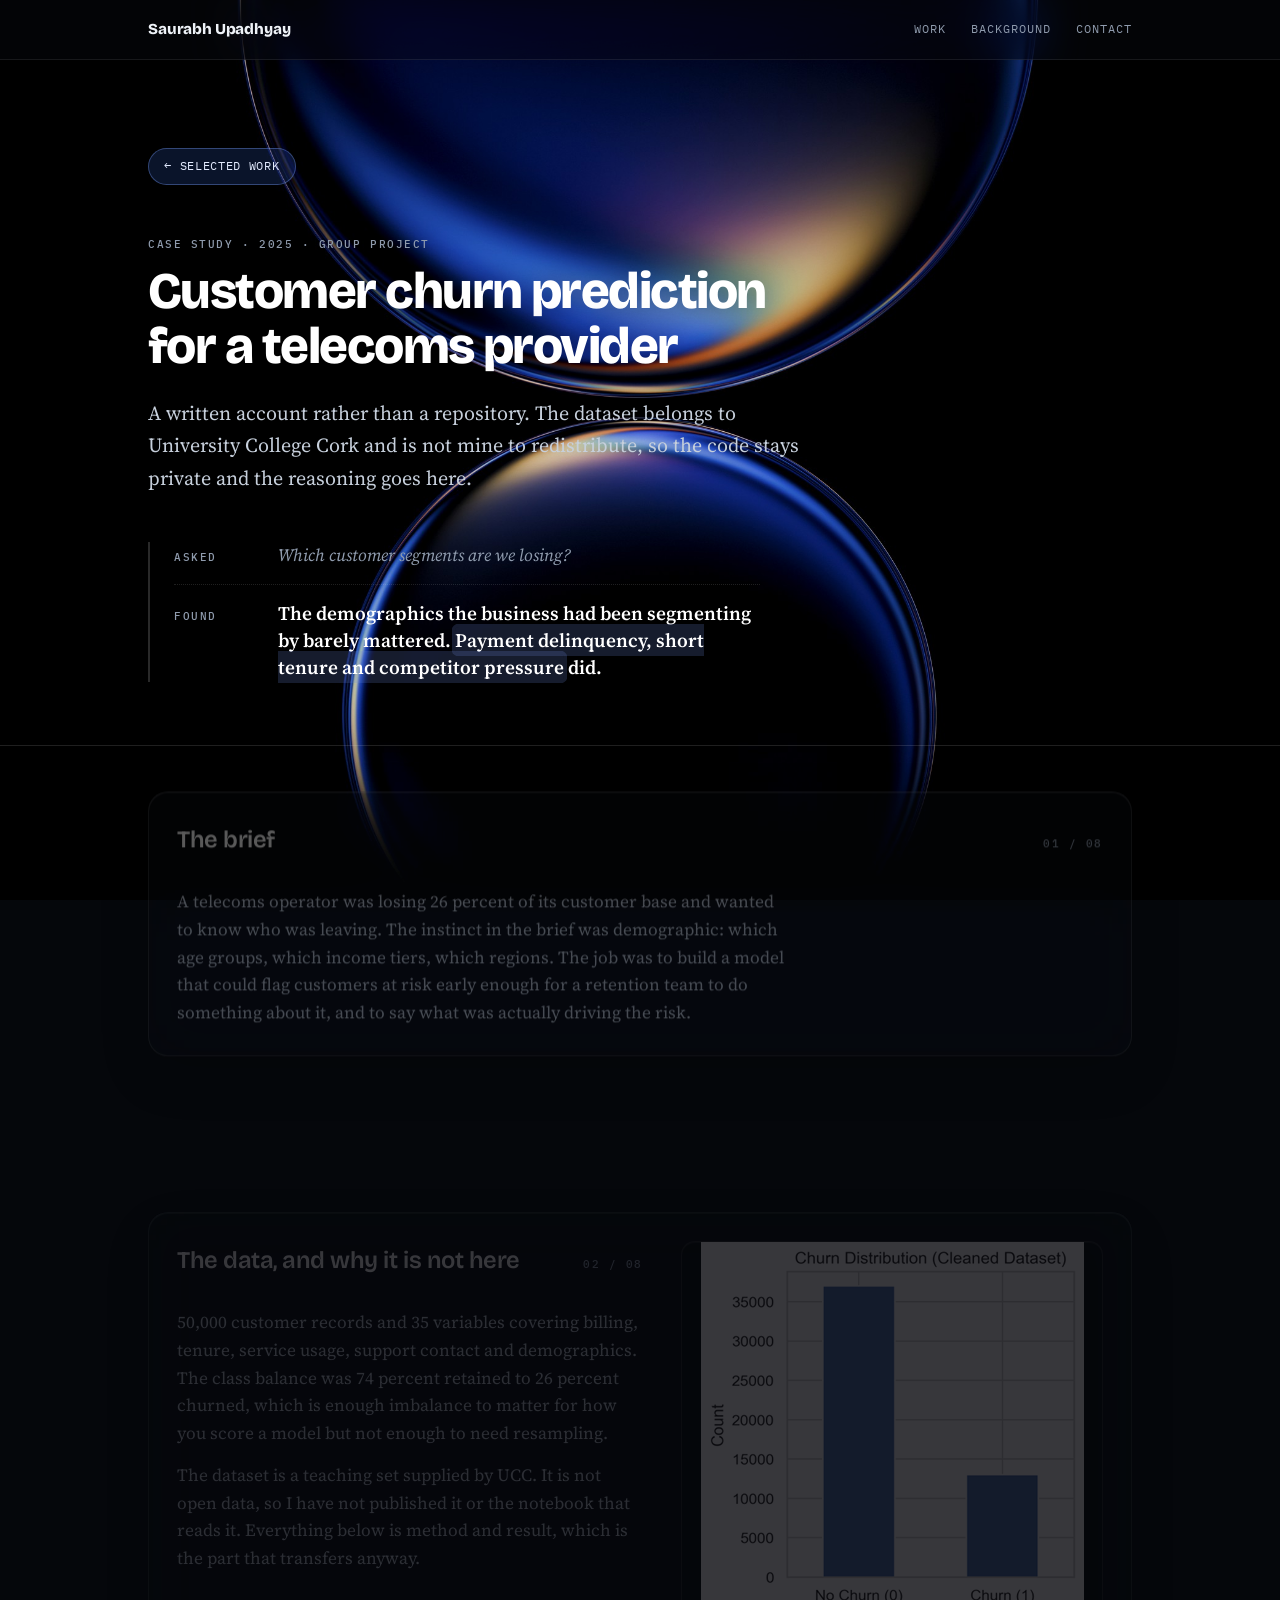
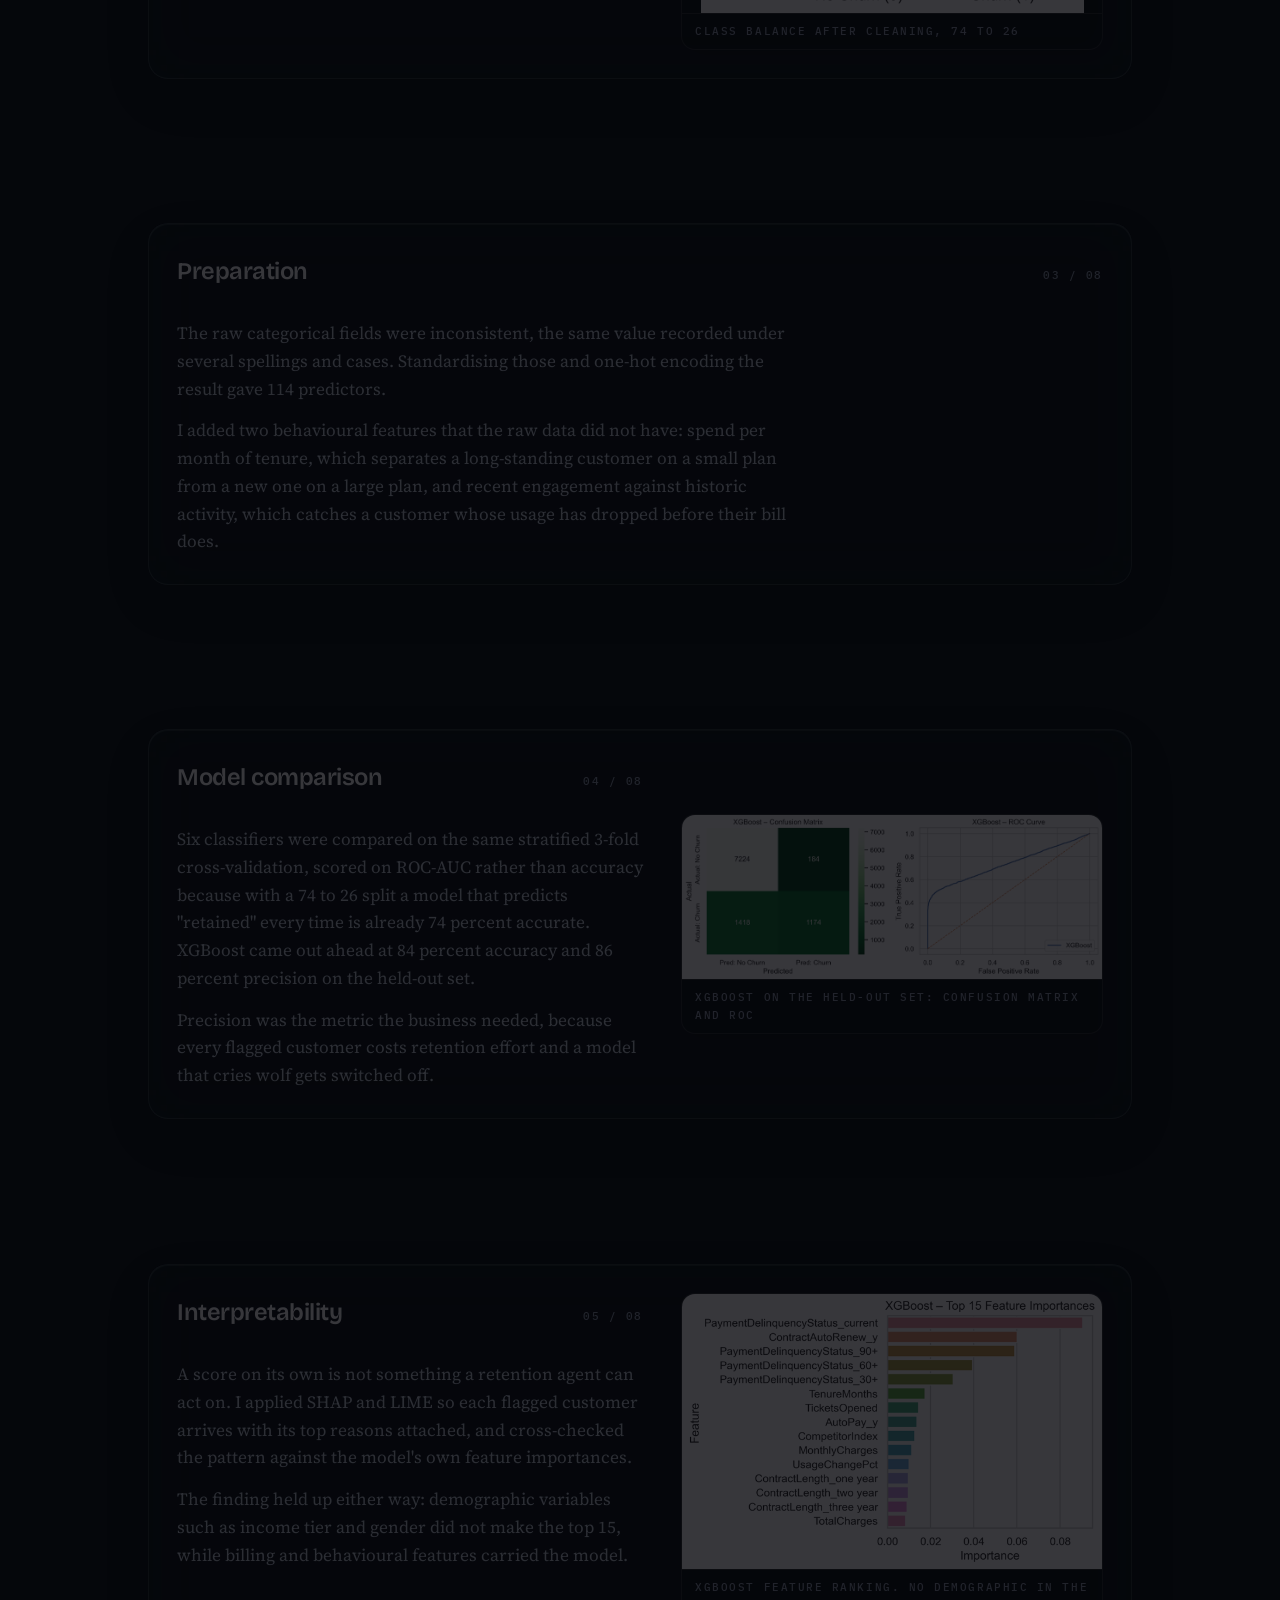
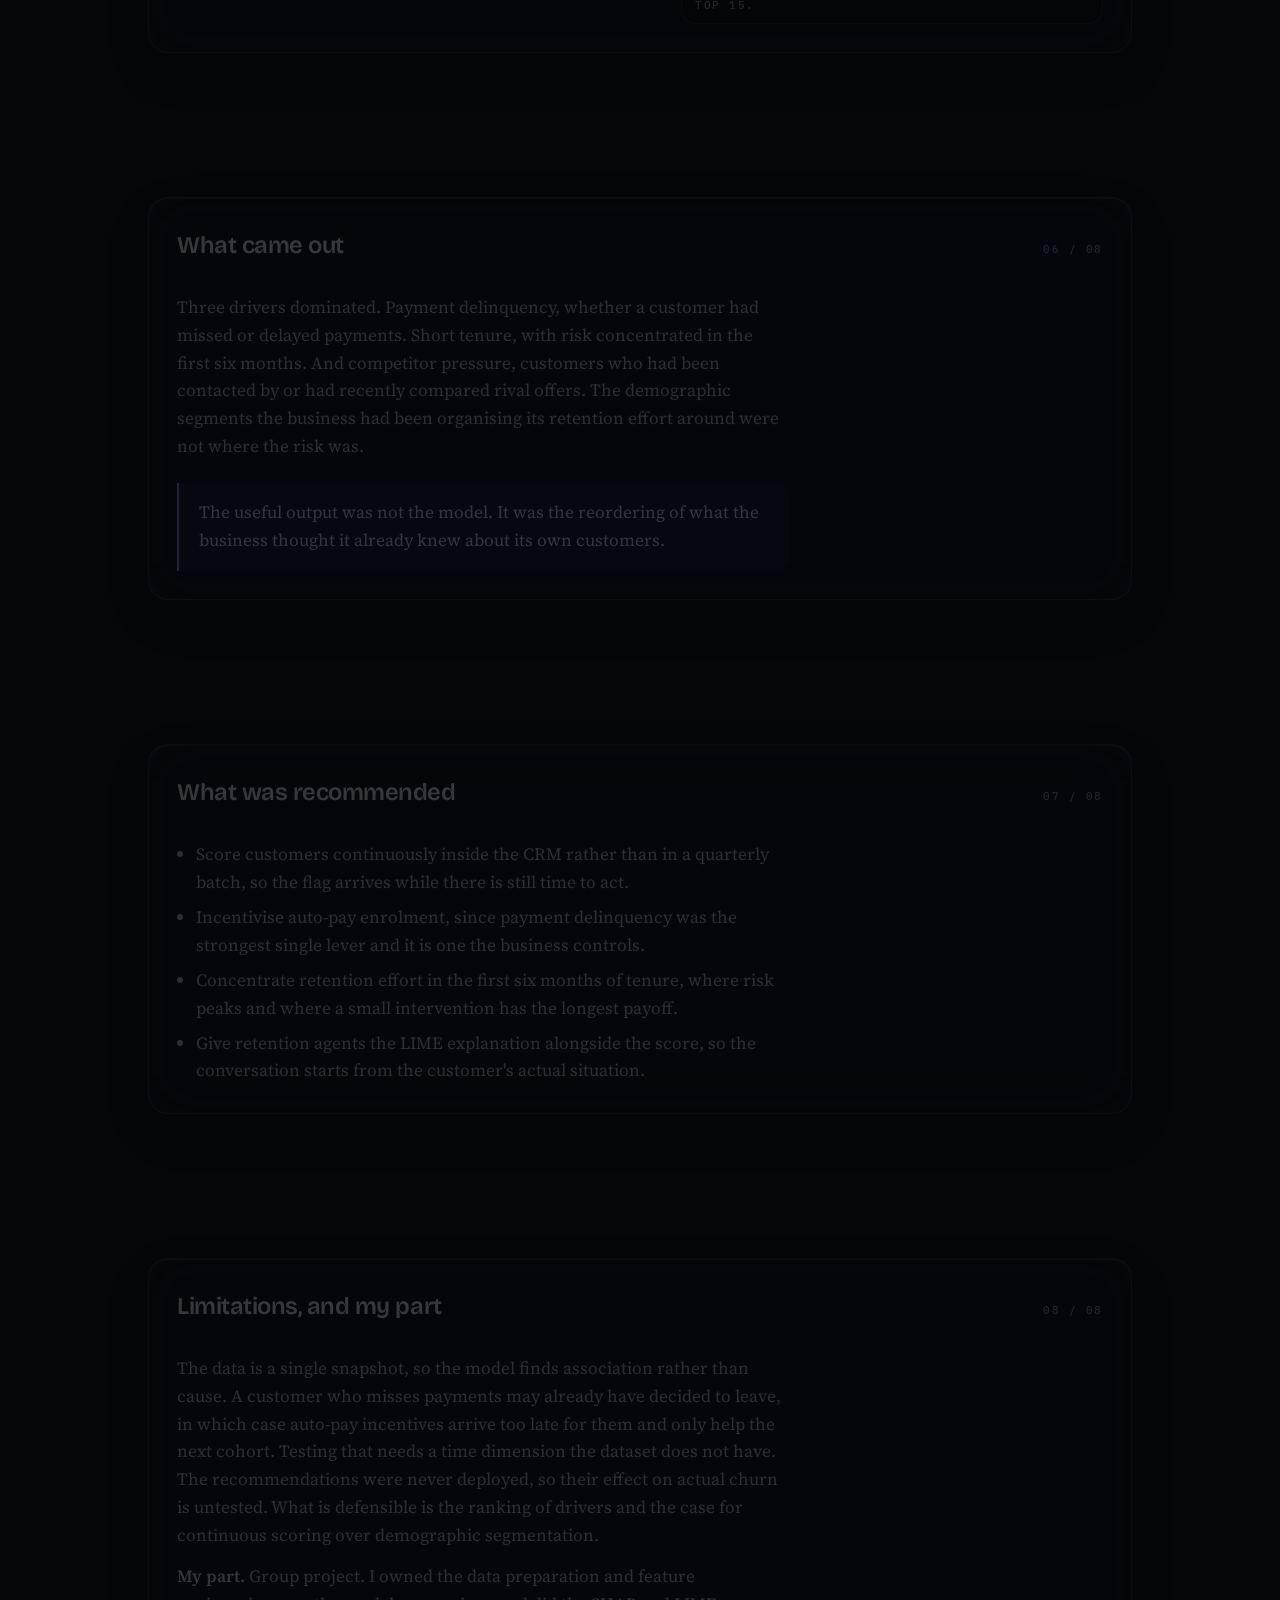
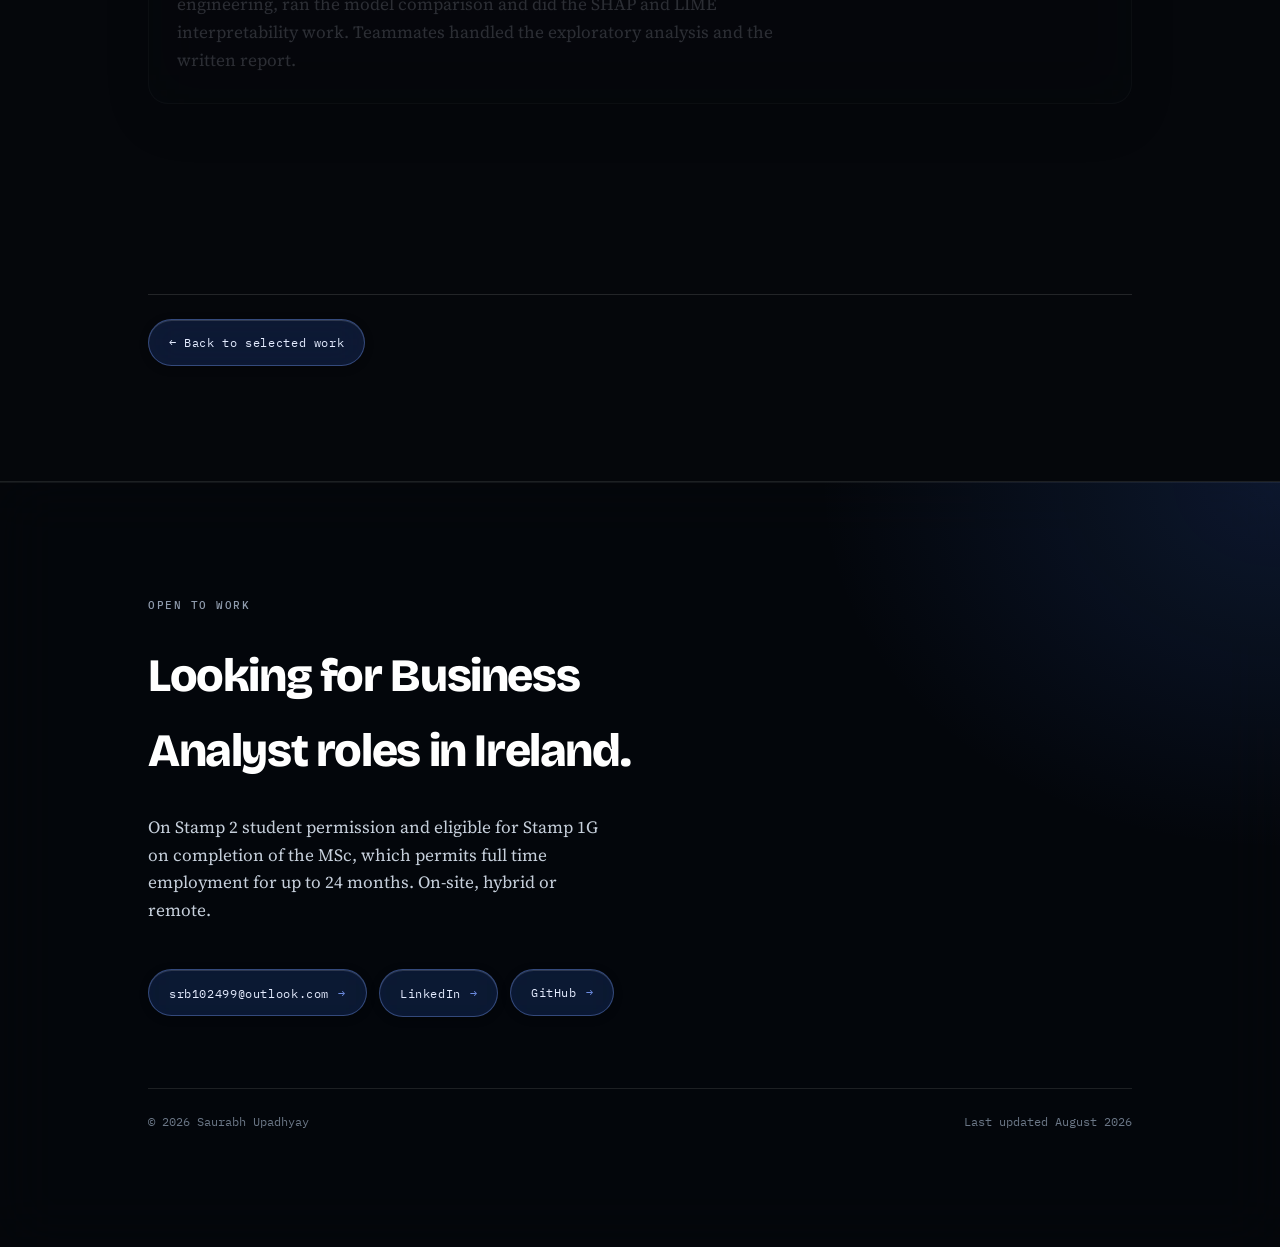
==== projects/churn/index.html @ d3e0183a "Refactor index and project pages: Update titles, descriptions, and layout; add new supply chain proj" ====
<!DOCTYPE html>
<html lang="en-IE">
<head>
<meta charset="utf-8">
<meta name="viewport" content="width=device-width, initial-scale=1">
<title>Customer churn prediction | Saurabh Upadhyay</title>
<meta name="description" content="How a telecoms churn model on 50,000 customer records found that payment behaviour and tenure mattered more than the demographics the business had been segmenting by.">
<link rel="canonical" href="https://srb1024.github.io/projects/churn/">
<meta name="theme-color" content="#05070B">

<meta property="og:type" content="article">
<meta property="og:url" content="https://srb1024.github.io/projects/churn/">
<meta property="og:title" content="Customer churn prediction | Saurabh Upadhyay">
<meta property="og:description" content="The demographics barely mattered. Payment delinquency, short tenure and competitor pressure did.">
<meta property="og:image" content="https://srb1024.github.io/assets/img/og-card.png">
<meta name="twitter:card" content="summary_large_image">

<link rel="icon" href="data:image/svg+xml,%3Csvg xmlns='http://www.w3.org/2000/svg' viewBox='0 0 64 64'%3E%3Crect width='64' height='64' rx='10' fill='%23101E33'/%3E%3Ctext x='32' y='43' font-family='system-ui,sans-serif' font-size='28' font-weight='700' text-anchor='middle' fill='%23ffffff'%3ESU%3C/text%3E%3C/svg%3E">

<link rel="preconnect" href="https://fonts.googleapis.com">
<link rel="preconnect" href="https://fonts.gstatic.com" crossorigin>
<link href="https://fonts.googleapis.com/css2?family=Bricolage+Grotesque:opsz,wght@12..96,400;12..96,600;12..96,800&family=Source+Serif+4:ital,opsz,wght@0,8..60,400;0,8..60,600;1,8..60,400&family=IBM+Plex+Mono:wght@400;500&display=swap" rel="stylesheet">
<link rel="stylesheet" href="/assets/css/site.css">
</head>
<body>
<a class="skip" href="#main">Skip to content</a>

<header class="masthead">
  <div class="shell masthead__inner">
    <a class="wordmark" href="/">Saurabh Upadhyay</a>
    <nav aria-label="Sections">
      <a href="/#work">Work</a>
      <a href="/#background" data-optional>Background</a>
      <a href="/#contact">Contact</a>
    </nav>
  </div>
</header>

<main id="main">

  <section class="case__head shell">
    <a class="crumb" href="/#project-churn">&larr; Selected work</a>
    <p class="tag">Case study · 2025 · Group project</p>
    <h1>Customer churn prediction for a telecoms provider</h1>
    <p class="case__lede">
      A written account rather than a repository. The dataset belongs to University College Cork
      and is not mine to redistribute, so the code stays private and the reasoning goes here.
    </p>
    <dl class="reframe">
      <div>
        <dt class="tag">Asked</dt>
        <dd class="asked">Which customer segments are we losing?</dd>
      </div>
      <div>
        <dt class="tag">Found</dt>
        <dd class="found">The demographics the business had been segmenting by barely mattered. <b>Payment delinquency, short tenure and competitor pressure</b> did.</dd>
      </div>
    </dl>
  </section>

  <section class="case__body">
    <div class="shell">
      <div class="work work--case">

        <article class="entry">
          <div class="entry__top">
            <h3>The brief</h3>
            <p class="tag">01 / 08</p>
          </div>
          <p class="entry__body">
            A telecoms operator was losing 26 percent of its customer base and wanted to know who was
            leaving. The instinct in the brief was demographic: which age groups, which income tiers,
            which regions. The job was to build a model that could flag customers at risk early enough
            for a retention team to do something about it, and to say what was actually driving the
            risk.
          </p>
        </article>

        <article class="entry">
          <div class="entry__top">
            <h3>The data, and why it is not here</h3>
            <p class="tag">02 / 08</p>
          </div>
          <!-- Optional. Hidden automatically if the file is missing. -->
          <figure class="entry__shot" data-optional-wrap>
            <img src="/assets/img/churn-class-balance.png" alt="Bar chart of the cleaned dataset: about 37,000 retained customers against about 13,000 churned" loading="lazy" data-optional>
            <figcaption class="tag">Class balance after cleaning, 74 to 26</figcaption>
          </figure>
          <p class="entry__body">
            50,000 customer records and 35 variables covering billing, tenure, service usage, support
            contact and demographics. The class balance was 74 percent retained to 26 percent churned,
            which is enough imbalance to matter for how you score a model but not enough to need
            resampling.
          </p>
          <p class="entry__body">
            The dataset is a teaching set supplied by UCC. It is not open data, so I have not published
            it or the notebook that reads it. Everything below is method and result, which is the part
            that transfers anyway.
          </p>
        </article>

        <article class="entry">
          <div class="entry__top">
            <h3>Preparation</h3>
            <p class="tag">03 / 08</p>
          </div>
          <p class="entry__body">
            The raw categorical fields were inconsistent, the same value recorded under several
            spellings and cases. Standardising those and one-hot encoding the result gave 114 predictors.
          </p>
          <p class="entry__body">
            I added two behavioural features that the raw data did not have: spend per month of tenure,
            which separates a long-standing customer on a small plan from a new one on a large plan, and
            recent engagement against historic activity, which catches a customer whose usage has
            dropped before their bill does.
          </p>
        </article>

        <article class="entry">
          <div class="entry__top">
            <h3>Model comparison</h3>
            <p class="tag">04 / 08</p>
          </div>
          <!-- Optional. Hidden automatically if the file is missing. -->
          <figure class="entry__shot" data-optional-wrap>
            <img src="/assets/img/churn-xgboost-confusion-roc.png" alt="XGBoost confusion matrix and ROC curve on the held-out set" loading="lazy" data-optional>
            <figcaption class="tag">XGBoost on the held-out set: confusion matrix and ROC</figcaption>
          </figure>
          <p class="entry__body">
            Six classifiers were compared on the same stratified 3-fold cross-validation, scored on
            ROC-AUC rather than accuracy because with a 74 to 26 split a model that predicts "retained"
            every time is already 74 percent accurate. XGBoost came out ahead at 84 percent accuracy and
            86 percent precision on the held-out set.
          </p>
          <p class="entry__body">
            Precision was the metric the business needed, because every flagged customer costs retention
            effort and a model that cries wolf gets switched off.
          </p>
        </article>

        <article class="entry">
          <div class="entry__top">
            <h3>Interpretability</h3>
            <p class="tag">05 / 08</p>
          </div>
          <!-- Optional. Hidden automatically if the file is missing. -->
          <figure class="entry__shot" data-optional-wrap>
            <img src="/assets/img/churn-xgboost-importance.png" alt="XGBoost feature importance ranking, topped by payment delinquency status, with no demographic feature in the top 15" loading="lazy" data-optional>
            <figcaption class="tag">XGBoost feature ranking. No demographic in the top 15.</figcaption>
          </figure>
          <p class="entry__body">
            A score on its own is not something a retention agent can act on. I applied SHAP and LIME
            so each flagged customer arrives with its top reasons attached, and cross-checked the
            pattern against the model's own feature importances.
          </p>
          <p class="entry__body">
            The finding held up either way: demographic variables such as income tier and gender did
            not make the top 15, while billing and behavioural features carried the model.
          </p>
        </article>

        <article class="entry">
          <div class="entry__top">
            <h3>What came out</h3>
            <p class="tag">06 / 08</p>
          </div>
          <p class="entry__body">
            Three drivers dominated. Payment delinquency, whether a customer had missed or delayed
            payments. Short tenure, with risk concentrated in the first six months. And competitor
            pressure, customers who had been contacted by or had recently compared rival offers.
            The demographic segments the business had been organising its retention effort around were
            not where the risk was.
          </p>
          <div class="callout">
            <p>
              The useful output was not the model. It was the reordering of what the business thought
              it already knew about its own customers.
            </p>
          </div>
        </article>

        <article class="entry">
          <div class="entry__top">
            <h3>What was recommended</h3>
            <p class="tag">07 / 08</p>
          </div>
          <ul class="entry__list">
            <li>Score customers continuously inside the CRM rather than in a quarterly batch, so the flag arrives while there is still time to act.</li>
            <li>Incentivise auto-pay enrolment, since payment delinquency was the strongest single lever and it is one the business controls.</li>
            <li>Concentrate retention effort in the first six months of tenure, where risk peaks and where a small intervention has the longest payoff.</li>
            <li>Give retention agents the LIME explanation alongside the score, so the conversation starts from the customer's actual situation.</li>
          </ul>
        </article>

        <article class="entry">
          <div class="entry__top">
            <h3>Limitations, and my part</h3>
            <p class="tag">08 / 08</p>
          </div>
          <p class="entry__body">
            The data is a single snapshot, so the model finds association rather than cause. A customer
            who misses payments may already have decided to leave, in which case auto-pay incentives
            arrive too late for them and only help the next cohort. Testing that needs a time dimension
            the dataset does not have. The recommendations were never deployed, so their effect on
            actual churn is untested. What is defensible is the ranking of drivers and the case for
            continuous scoring over demographic segmentation.
          </p>
          <p class="entry__body">
            <b>My part.</b> Group project. I owned the data preparation and feature engineering, ran
            the model comparison and did the SHAP and LIME interpretability work. Teammates handled the
            exploratory analysis and the written report.
          </p>
        </article>

      </div>

      <nav class="case__nav" aria-label="Case study navigation">
        <a class="btn" href="/#project-churn">&larr; Back to selected work</a>
      </nav>
    </div>
  </section>

</main>

<footer class="closing" id="contact">
  <div class="shell">
    <p class="tag" style="margin:0 0 1.5rem">Open to work</p>
    <h2>Looking for Business Analyst roles in Ireland.</h2>
    <p>
      On Stamp 2 student permission and eligible for Stamp 1G on completion of the MSc, which
      permits full time employment for up to 24 months. On-site, hybrid or remote.
    </p>
    <div class="actions">
      <a class="btn" href="mailto:srb102499@outlook.com">srb102499@outlook.com <i>&rarr;</i></a>
      <a class="btn" href="https://www.linkedin.com/in/srb1024" target="_blank" rel="noopener">LinkedIn <i>&rarr;</i></a>
      <a class="btn" href="https://github.com/srb1024" target="_blank" rel="noopener">GitHub <i>&rarr;</i></a>
    </div>
    <div class="colophon">
      <span>&copy; 2026 Saurabh Upadhyay</span>
      <span>Last updated August 2026</span>
    </div>
  </div>
</footer>

<script src="/assets/js/site.js" defer></script>
</body>
</html>
---- assets/css/site.css ----
/* ===============================================================
   srb1024.github.io : site stylesheet
   One file, no build step. Tokens at the top, sections below.

   Dark, built around a single fixed photograph. Everything on it is
   dark frosted glass so text stays legible wherever the highlights
   fall. The accent colours are sampled from the photograph: the
   sphere's rim blue and the warm refraction at its edge.

   Motion is tied to scroll, not to time. Card stacks pin under the
   masthead and pass over one another, and each card disappears once
   the next is in place; site.js drives them with four variables per
   card (--enter, --cover, --fade, --exit).
   =============================================================== */

/* ---------------------------------------------------------------
   Tokens
   --------------------------------------------------------------- */
:root{
  color-scheme:dark;

  --bg:#05070B;
  --ink:#EEF2F7;
  --ink-soft:#C6CFDB;
  --slate:#8F9BAD;
  --slate-light:#6B7787;
  --line:rgba(255,255,255,.12);

  /* from the photograph */
  --blue:#3A6FE6;
  --blue-deep:#1E45B8;
  --blue-rim:#6D8DE2;
  --gold:#D9A96F;
  --signal:#7DA0F0;                    /* links, focus, highlights */
  --signal-wash:rgba(109,141,226,.20);

  /* glass */
  --glass:rgba(14,18,26,.52);
  --glass-strong:rgba(18,23,32,.66);
  --glass-edge:rgba(255,255,255,.14);
  --glass-blur:26px;
  --shadow-rest:0 1px 0 rgba(255,255,255,.10) inset,0 18px 50px rgba(0,0,0,.45),0 1px 2px rgba(0,0,0,.4);
  --shadow-lift:0 1px 0 rgba(255,255,255,.14) inset,0 28px 70px rgba(0,0,0,.55),0 2px 6px rgba(0,0,0,.4);

  /* shape */
  --r-xs:4px;
  --r-sm:8px;
  --r-md:14px;
  --r-lg:20px;
  --r-full:999px;

  /* motion */
  --ease:cubic-bezier(.22,.61,.36,1);
  --dur:.85s;
  --pin-top:5.5rem;

  --display:"Bricolage Grotesque",system-ui,sans-serif;
  --body:"Source Serif 4",Georgia,serif;
  --mono:"IBM Plex Mono",ui-monospace,monospace;

  --shell:1080px;
  --prose:68ch;
  --gutter:clamp(1.25rem,5vw,3rem);
  --rhythm:clamp(4rem,9vw,7.5rem);
}

/* ---------------------------------------------------------------
   Base and the photograph
   The image sits on a fixed pseudo-element rather than as a fixed
   background, because iOS ignores background-attachment: fixed.
   --------------------------------------------------------------- */
*,*::before,*::after{box-sizing:border-box}
html{
  -webkit-text-size-adjust:100%;
  scroll-behavior:smooth;
  background:var(--bg);
}
body{
  margin:0;
  position:relative;
  isolation:isolate;
  min-height:100vh;
  color:var(--ink);
  font-family:var(--body);
  font-size:clamp(1rem,.97rem + .18vw,1.075rem);
  line-height:1.62;
  font-optical-sizing:auto;
  -webkit-font-smoothing:antialiased;
}
body::before{
  content:"";position:fixed;inset:0;z-index:-1;pointer-events:none;
  background:var(--bg) url(/assets/img/bg.jpg) center/cover no-repeat;
}
@media (max-width:800px){
  body::before{background-image:url(/assets/img/bg-mobile.jpg)}
}

img{max-width:100%;display:block}
a{color:inherit}
[hidden]{display:none!important}
::selection{background:rgba(109,141,226,.4);color:#fff}

.shell{width:100%;max-width:var(--shell);margin-inline:auto;padding-inline:var(--gutter)}

.skip{
  position:absolute;left:-9999px;top:0;z-index:99;
  background:#fff;color:#0B0F16;
  padding:.7rem 1.1rem;font-family:var(--mono);font-size:.8rem;
  border-radius:0 0 var(--r-sm) var(--r-sm);
}
.skip:focus{left:.75rem;top:.75rem}
:focus-visible{outline:2px solid var(--signal);outline-offset:3px}

.tag{
  font-family:var(--mono);
  font-size:.688rem;
  font-weight:500;
  letter-spacing:.14em;
  text-transform:uppercase;
  color:var(--slate);
}

/* ---------------------------------------------------------------
   Motion primitives
   .reveal is added by site.js, so with scripts off nothing hides.
   --------------------------------------------------------------- */
@keyframes rise{
  from{opacity:0;transform:translateY(18px)}
  to{opacity:1;transform:none}
}
.reveal{
  opacity:0;
  transform:translateY(22px) scale(.985);
  transition:opacity var(--dur) var(--ease),transform var(--dur) var(--ease);
}
.reveal.is-shown{opacity:1;transform:none}

/* Page intros play once on load, staggered */
.hero__text > *,.hero__portrait,.case__head > *{
  animation:rise .9s var(--ease) both;
}
.hero__eyebrow,.case__head > .crumb{animation-delay:.05s}
.hero__portrait{animation-delay:.1s}
.hero h1,.case__head > .tag{animation-delay:.15s}
.hero__lede,.case__head > h1{animation-delay:.28s}
.hero .actions,.case__head > .case__lede{animation-delay:.42s}
.case__head > .reframe{animation-delay:.55s}

/* ---------------------------------------------------------------
   Masthead: dark glass bar
   --------------------------------------------------------------- */
.masthead{
  position:sticky;top:0;z-index:20;
  background:rgba(8,10,15,.45);
  -webkit-backdrop-filter:blur(24px) saturate(160%);
  backdrop-filter:blur(24px) saturate(160%);
  border-bottom:1px solid rgba(255,255,255,.08);
  transition:box-shadow .5s var(--ease),background .5s var(--ease);
}
.masthead.is-scrolled{
  background:rgba(8,10,15,.62);
  box-shadow:0 10px 30px rgba(0,0,0,.35);
}
.masthead__inner{
  display:flex;align-items:center;justify-content:space-between;
  gap:1.5rem;padding-block:1rem;
}
.wordmark{
  font-family:var(--display);font-weight:800;font-size:.95rem;
  letter-spacing:-.01em;text-decoration:none;color:var(--ink);
}
.wordmark span{color:var(--slate);font-weight:400}
.masthead nav{display:flex;gap:1.6rem}
.masthead nav a{
  font-family:var(--mono);font-size:.75rem;letter-spacing:.08em;
  text-transform:uppercase;color:var(--slate);text-decoration:none;
  padding-block:.2rem;border-bottom:1px solid transparent;
  transition:color .3s var(--ease),border-color .3s var(--ease);
}
.masthead nav a:hover{color:var(--ink);border-bottom-color:var(--signal)}
@media (max-width:640px){
  .masthead nav{gap:1.1rem}
  .masthead nav a{font-size:.68rem}
  .masthead nav a[data-optional]{display:none}
}

/* ---------------------------------------------------------------
   Page heads: the home hero and the case study intro.
   Both rise on load, then recede as you scroll away:
   --hx runs 0 to 1, set by site.js.
   --------------------------------------------------------------- */
.hero,.case__head{
  transform-origin:50% 0;
  transform:translateY(calc(var(--hx,0) * -56px)) scale(calc(1 - var(--hx,0) * .04));
  opacity:calc(1 - var(--hx,0) * 1.15);
  will-change:transform,opacity;
}
.hero{padding-block:clamp(3.5rem,10vw,7rem) clamp(3rem,8vw,5.5rem)}
.case__head{padding-block:clamp(3rem,8vw,5.5rem) clamp(2.5rem,6vw,4rem)}

.hero__grid{
  display:grid;
  grid-template-columns:minmax(0,1fr) auto;
  gap:clamp(1.5rem,4vw,3.5rem);
  align-items:center;
}
.hero__portrait{
  margin:0;
  width:clamp(7.5rem,16vw,13rem);
  aspect-ratio:1;
  border-radius:28px;
  overflow:hidden;
  border:1px solid rgba(255,255,255,.18);
  background:rgba(255,255,255,.04);
  box-shadow:0 1px 0 rgba(255,255,255,.12) inset,0 24px 60px rgba(0,0,0,.55);
}
.hero__portrait img{width:100%;height:100%;object-fit:cover}
@media (max-width:720px){
  .hero__grid{grid-template-columns:1fr;gap:1.5rem}
  .hero__portrait{order:-1;width:6.5rem;border-radius:20px}
}

.hero__eyebrow{margin:0 0 clamp(1.5rem,4vw,2.25rem)}
.hero h1,.case__head h1{
  font-family:var(--display);font-weight:800;
  margin:0;text-wrap:balance;color:#fff;
  text-shadow:0 2px 30px rgba(0,0,0,.55);
}
.hero h1{
  font-size:clamp(2.35rem,7.2vw,4.75rem);
  line-height:1.02;letter-spacing:-.033em;max-width:17ch;
}
.case__head h1{
  font-size:clamp(1.9rem,1.4rem + 2.6vw,3.2rem);
  line-height:1.06;letter-spacing:-.03em;margin-top:.6rem;max-width:20ch;
}
/* The underline under "real problem", coloured like the sphere's rim:
   rim blue into the warm refraction at its edge. */
.hero h1 em{font-style:normal;position:relative;white-space:nowrap}
.hero h1 em::after{
  content:"";position:absolute;left:0;right:0;bottom:.06em;
  height:.11em;border-radius:var(--r-xs);
  background:linear-gradient(90deg,var(--blue-deep) 0%,var(--blue-rim) 55%,var(--gold) 100%);
  box-shadow:0 0 18px rgba(109,141,226,.35);
  transform:scaleX(0);transform-origin:left;
  animation:rule 1s var(--ease) .85s forwards;
}
@keyframes rule{to{transform:scaleX(1)}}

.hero__lede,.case__lede{
  margin:clamp(1.75rem,4vw,2.5rem) 0 0;max-width:56ch;
  font-size:clamp(1.06rem,1rem + .35vw,1.25rem);color:var(--ink-soft);
  text-shadow:0 1px 18px rgba(0,0,0,.5);
}
.case__lede{margin-top:1.5rem;max-width:var(--prose)}
.hero__lede strong{font-weight:600;color:var(--ink)}
.case__head .reframe{margin:clamp(2rem,5vw,3rem) 0 0;max-width:var(--prose)}

/* ---------------------------------------------------------------
   Buttons: pills in the sphere's blue. Two weights: the lead is a
   solid gradient, the rest are blue-tinted glass. Same everywhere,
   home, case pages and footer.
   --------------------------------------------------------------- */
.actions{display:flex;flex-wrap:wrap;gap:.75rem;margin-top:clamp(2rem,5vw,2.75rem)}
.btn{
  display:inline-flex;align-items:center;gap:.55rem;
  font-family:var(--mono);font-size:.78rem;letter-spacing:.05em;
  text-decoration:none;padding:.78rem 1.25rem;
  border-radius:var(--r-full);
  color:#E4ECFF;
  background:rgba(58,111,230,.18);
  border:1px solid rgba(109,141,226,.42);
  -webkit-backdrop-filter:blur(16px) saturate(160%);
  backdrop-filter:blur(16px) saturate(160%);
  box-shadow:0 1px 0 rgba(255,255,255,.14) inset,0 2px 8px rgba(0,0,0,.3);
  transition:transform .4s var(--ease),box-shadow .4s var(--ease),background .3s var(--ease),border-color .3s var(--ease);
}
.btn:hover{
  transform:translateY(-1px);
  background:rgba(58,111,230,.30);
  border-color:rgba(109,141,226,.7);
  box-shadow:0 1px 0 rgba(255,255,255,.18) inset,0 10px 26px rgba(30,69,184,.35);
}
.btn:active{transform:scale(.97);transition-duration:.12s}
.btn i{font-style:normal;color:var(--blue-rim);transition:transform .4s var(--ease)}
.btn:hover i{transform:translateX(3px)}

.btn--lead{
  color:#fff;
  background:linear-gradient(135deg,#4A7DF0 0%,var(--blue-deep) 100%);
  border-color:rgba(140,170,240,.6);
  box-shadow:0 1px 0 rgba(255,255,255,.28) inset,0 10px 30px rgba(30,69,184,.45);
}
.btn--lead:hover{
  background:linear-gradient(135deg,#5A8AF5 0%,#2853C8 100%);
  border-color:rgba(160,190,255,.8);
  box-shadow:0 1px 0 rgba(255,255,255,.3) inset,0 14px 36px rgba(58,111,230,.5);
}
.btn--lead i{color:#fff}

/* Compact pill for the case study breadcrumb */
.crumb{
  display:inline-flex;align-items:center;gap:.5rem;
  font-family:var(--mono);font-size:.72rem;letter-spacing:.06em;text-transform:uppercase;
  color:#E4ECFF;text-decoration:none;
  padding:.5rem .95rem;border-radius:var(--r-full);
  background:rgba(58,111,230,.18);
  border:1px solid rgba(109,141,226,.42);
  -webkit-backdrop-filter:blur(16px) saturate(160%);
  backdrop-filter:blur(16px) saturate(160%);
  margin-bottom:clamp(1.5rem,4vw,2.5rem);
  transition:background .3s var(--ease),border-color .3s var(--ease),transform .4s var(--ease);
}
.crumb:hover{background:rgba(58,111,230,.30);border-color:rgba(109,141,226,.7);transform:translateY(-1px)}

/* ---------------------------------------------------------------
   Section frame
   --------------------------------------------------------------- */
.band{padding-block:var(--rhythm);border-top:1px solid var(--line)}
.band__head{
  display:flex;align-items:baseline;justify-content:space-between;
  gap:1.5rem;margin-bottom:clamp(2.25rem,5vw,3.25rem);
  padding-bottom:1rem;border-bottom:1px solid var(--line);
}
.band__head h2{
  font-family:var(--display);font-weight:600;
  font-size:clamp(1.35rem,1.1rem + .9vw,1.85rem);
  letter-spacing:-.02em;margin:0;color:#fff;
}
.band__head p{margin:0;text-align:right;max-width:26ch;font-size:.9rem;color:var(--slate)}
@media (max-width:640px){
  .band__head{flex-direction:column;gap:.5rem}
  .band__head p{text-align:left}
}
.case__body{border-top:1px solid var(--line);padding-block:0 var(--rhythm)}

/* ---------------------------------------------------------------
   Cards: dark glass. Used for projects on the home page and for
   sections on the case study pages.
   --------------------------------------------------------------- */
.work{display:flex;flex-direction:column;gap:clamp(1.25rem,3vw,1.75rem)}

.entry{
  scroll-margin-top:calc(var(--pin-top) + 1rem);
  background:var(--glass);
  border:1px solid var(--glass-edge);
  border-radius:var(--r-lg);
  padding:clamp(1.5rem,4vw,2.5rem);
  -webkit-backdrop-filter:blur(var(--glass-blur)) saturate(160%);
  backdrop-filter:blur(var(--glass-blur)) saturate(160%);
  box-shadow:var(--shadow-rest);
  transition:opacity var(--dur) var(--ease),transform var(--dur) var(--ease),box-shadow .6s var(--ease),background .4s var(--ease);
}
.entry.is-shown:hover{
  transform:translateY(-3px);
  background:var(--glass-strong);
  box-shadow:var(--shadow-lift);
}

.entry__top{
  display:flex;flex-wrap:wrap;align-items:baseline;
  justify-content:space-between;gap:.5rem 1.5rem;margin-bottom:1.5rem;
}
.entry__top h3{
  font-family:var(--display);font-weight:600;
  font-size:clamp(1.2rem,1.05rem + .55vw,1.5rem);
  letter-spacing:-.02em;margin:0;max-width:24ch;color:#fff;
}
.entry__role{
  margin:.45rem 0 0;font-family:var(--mono);font-size:.78rem;
  color:var(--ink-soft);letter-spacing:.01em;
}
.entry__role .tag{margin-right:.6rem}

/* Signature device: the reframe */
.reframe{margin:0 0 1.6rem;border-left:2px solid rgba(255,255,255,.16);padding-left:clamp(1rem,3vw,1.5rem)}
.reframe > div{display:grid;grid-template-columns:5.5rem 1fr;gap:.35rem 1rem;align-items:baseline}
.reframe > div + div{margin-top:.9rem;padding-top:.9rem;border-top:1px dotted var(--line)}
.reframe dt,.reframe dd{margin:0}
.reframe .asked{color:var(--slate);font-style:italic}
.reframe .found{
  color:#fff;font-weight:600;
  font-size:clamp(1.05rem,1rem + .35vw,1.2rem);line-height:1.42;
}
.reframe .found b{
  font-weight:600;background:var(--signal-wash);
  box-shadow:0 0 0 .18em var(--signal-wash);border-radius:var(--r-xs);
}
@media (max-width:560px){.reframe > div{grid-template-columns:1fr;gap:.2rem}}

/* Optional screenshot. Hidden by site.js if the file is missing. */
.entry__shot{
  margin:0 0 1.6rem;
  border:1px solid rgba(255,255,255,.12);
  border-radius:var(--r-md);
  overflow:hidden;
  background:rgba(0,0,0,.35);
  box-shadow:0 1px 0 rgba(255,255,255,.08) inset,0 8px 24px rgba(0,0,0,.4);
}
.entry__shot img{width:100%;height:auto}
.entry__shot figcaption{padding:.55rem .8rem;border-top:1px solid var(--line)}

.entry__body{margin:0;color:var(--ink-soft);max-width:var(--prose)}
.entry__body + .entry__body,.entry__list + .entry__body,.entry__body + .entry__list{margin-top:.85rem}
.entry__body b{font-weight:600;color:var(--ink)}
.entry__list{margin:0;padding-left:1.2rem;color:var(--ink-soft);max-width:var(--prose)}
.entry__list li + li{margin-top:.45rem}
.entry__list b{font-weight:600;color:var(--ink)}
.entry__sub{
  font-family:var(--display);font-weight:600;font-size:1.02rem;letter-spacing:-.01em;
  margin:1.4rem 0 .4rem;color:var(--ink);
}
.entry__sub:first-of-type{margin-top:0}

.callout{
  margin:1.4rem 0 0;padding:1rem 1.25rem;max-width:var(--prose);
  border-left:2px solid var(--signal);
  background:rgba(58,111,230,.10);
  border-radius:0 var(--r-md) var(--r-md) 0;
  color:var(--ink);
}
.callout p{margin:0}

.chips{display:flex;flex-wrap:wrap;gap:.4rem;list-style:none;padding:0;margin:1.5rem 0 0}
.chips li{
  font-family:var(--mono);font-size:.7rem;letter-spacing:.03em;
  color:#B7C2D0;
  background:rgba(255,255,255,.07);
  border:1px solid rgba(255,255,255,.12);
  padding:.3rem .65rem;border-radius:var(--r-full);
  box-shadow:0 1px 0 rgba(255,255,255,.08) inset;
}

.entry__links{display:flex;flex-wrap:wrap;gap:1.4rem;margin-top:1.5rem}
.jump{
  font-family:var(--mono);font-size:.78rem;letter-spacing:.03em;
  color:var(--signal);text-decoration:none;
  border-bottom:1px solid rgba(125,160,240,.35);padding-bottom:.15rem;
  transition:border-color .3s var(--ease);
}
.jump:hover{border-bottom-color:var(--signal)}
.entry__note{font-family:var(--mono);font-size:.72rem;color:var(--slate-light);margin-top:1.5rem}

/* ---------------------------------------------------------------
   Pinned stack. site.js adds .is-stacked when the viewport is wide
   enough and every card fits on screen. Each card sticks just under
   the masthead; the next one slides up over it. Four variables per
   card, all 0 to 1, set by site.js:
     --enter  travel from the bottom edge to the pin (rise and fade in)
     --cover  how much of this card the next one has covered (recede)
     --fade   the next card is about to be fully in place; this card
              fades out behind it, glass and all
     --exit   last card only: it fades out during its final hold before
              the stack releases
   Below 900px, or if anything doesn't fit, cards simply stack in flow.
   --------------------------------------------------------------- */
.work.is-stacked{gap:26vh}
.work--case.is-stacked{gap:16vh}
.work.is-stacked .entry:last-child{margin-bottom:22vh}
.work.is-stacked .entry,
.work.is-stacked .entry:hover{
  padding:clamp(1.25rem,2.4vw,1.75rem);
  position:sticky;
  top:calc(var(--pin-top) + var(--i,0) * 10px);
  will-change:transform,opacity;
  transform-origin:50% 0;
  transform:
    translateY(calc((1 - var(--enter,1)) * 56px - var(--exit,0) * 28px))
    scale(calc(1 - var(--cover,0) * .05 - var(--exit,0) * .03));
  opacity:calc((.2 + .8 * var(--enter,1) - var(--cover,0) * .12) * (1 - var(--fade,0)) * (1 - var(--exit,0)));
  background:var(--glass);
  box-shadow:var(--shadow-rest);
  transition:box-shadow .6s var(--ease),background .4s var(--ease);
}
/* Once a card is fully behind the active one, or has exited, take it out of
   the way entirely so nothing invisible is left to hover or tab through */
.work.is-stacked .entry.is-hidden{visibility:hidden}

@media (min-width:900px){
  .work.is-stacked .entry:has(.entry__shot){
    display:grid;
    grid-template-columns:minmax(0,1.05fr) minmax(0,.95fr);
    column-gap:clamp(1.5rem,3vw,2.5rem);
    align-items:start;
  }
  .work.is-stacked .entry:has(.entry__shot) > :not(.entry__shot){grid-column:1}
  .work.is-stacked .entry:has(.entry__shot) > .entry__shot{
    grid-column:2;grid-row:1 / span 10;align-self:center;margin:0;
  }
  .work.is-stacked .entry__shot img{
    width:auto;max-width:100%;height:auto;
    max-height:calc(100vh - var(--pin-top) - 11rem);
    margin-inline:auto;
  }
}

/* ---------------------------------------------------------------
   Background / experience
   --------------------------------------------------------------- */
.roles{display:grid;grid-template-columns:minmax(0,20rem) minmax(0,1fr);gap:clamp(1.5rem,5vw,4rem)}
@media (max-width:820px){.roles{grid-template-columns:1fr;gap:1.75rem}}

.roles__side h3{
  font-family:var(--display);font-weight:600;font-size:1.35rem;
  letter-spacing:-.02em;margin:.4rem 0 .3rem;color:#fff;
}
.stint{margin-top:1.4rem;padding-top:1.1rem;border-top:1px solid var(--line)}
.stint p{margin:.15rem 0 0;font-size:.95rem}
.stint p:first-of-type{font-weight:600}
.roles__main p{margin:0;color:var(--ink-soft);max-width:var(--prose)}
.roles__main p + p{margin-top:1rem}
.roles__main .pivot{color:var(--ink);font-size:1.06em}

/* ---------------------------------------------------------------
   Case study end: cross links as buttons
   --------------------------------------------------------------- */
.case__nav{
  margin-top:clamp(2rem,5vw,3rem);padding-top:1.5rem;border-top:1px solid var(--line);
  display:flex;flex-wrap:wrap;gap:.75rem;
}

/* ---------------------------------------------------------------
   Contact / closing: a full-width band of deeper glass, so the
   photograph carries on underneath but the section reads as an end
   --------------------------------------------------------------- */
.closing{
  padding-block:var(--rhythm);
  background:
    radial-gradient(60% 80% at 100% 0%,rgba(58,111,230,.16),transparent 60%),
    rgba(5,7,11,.58);
  -webkit-backdrop-filter:blur(30px) saturate(140%);
  backdrop-filter:blur(30px) saturate(140%);
  color:var(--ink-soft);
  border-top:1px solid rgba(255,255,255,.10);
  box-shadow:0 1px 0 rgba(255,255,255,.06) inset;
}
.closing h2{
  font-family:var(--display);font-weight:800;
  font-size:clamp(1.75rem,1.3rem + 2vw,2.9rem);
  letter-spacing:-.03em;margin:0;max-width:20ch;color:#fff;text-wrap:balance;
}
.closing p{margin:1.5rem 0 0;max-width:52ch;color:var(--ink-soft)}
.closing .tag{color:var(--slate)}
.colophon{
  border-top:1px solid rgba(255,255,255,.1);margin-top:clamp(3rem,7vw,4.5rem);
  padding-top:1.5rem;font-family:var(--mono);font-size:.72rem;color:var(--slate-light);
  display:flex;flex-wrap:wrap;gap:.5rem 1.5rem;justify-content:space-between;
}

/* ---------------------------------------------------------------
   Lightbox. Any image inside a card opens enlarged on click.
   site.js sizes it from the file's own pixel dimensions, so nothing
   is stretched past the point where it would start to look soft.
   --------------------------------------------------------------- */
.entry__shot img,.figure img{cursor:zoom-in}
.entry__shot img:focus-visible{outline:2px solid var(--signal);outline-offset:2px}

.lightbox{
  position:fixed;inset:0;z-index:100;
  display:flex;align-items:center;justify-content:center;
  padding:clamp(1rem,4vw,2.5rem);
  background:rgba(3,5,9,.78);
  -webkit-backdrop-filter:blur(18px) saturate(140%);
  backdrop-filter:blur(18px) saturate(140%);
  opacity:0;
  transition:opacity .35s var(--ease);
}
.lightbox.is-open{opacity:1}
.lightbox__figure{
  margin:0;
  display:flex;flex-direction:column;align-items:center;gap:.75rem;
  max-width:100%;max-height:100%;
  transform:scale(.96);
  transition:transform .45s var(--ease);
}
.lightbox.is-open .lightbox__figure{transform:none}
.lightbox__img{
  display:block;
  border-radius:var(--r-md);
  border:1px solid rgba(255,255,255,.14);
  box-shadow:0 1px 0 rgba(255,255,255,.10) inset,0 40px 100px rgba(0,0,0,.6);
  background:#fff;
  cursor:zoom-out;
}
.lightbox__cap{
  font-family:var(--mono);font-size:.72rem;letter-spacing:.1em;text-transform:uppercase;
  color:var(--slate);text-align:center;max-width:70ch;
}
.lightbox__close{
  position:absolute;top:clamp(.75rem,2vw,1.5rem);right:clamp(.75rem,2vw,1.5rem);
  appearance:none;background:none;border:0;padding:0;margin:0;
  cursor:pointer;font:inherit;color:inherit;
}
.lightbox__close .btn{padding:.6rem 1rem}
.lightbox__close .btn i{font-style:normal;font-size:1.1em;line-height:1}
.lightbox__close:focus-visible{outline:none}
.lightbox__close:focus-visible .btn{outline:2px solid var(--signal);outline-offset:3px}
@media (prefers-reduced-motion:reduce){
  .lightbox,.lightbox__figure{transition:none}
  .lightbox__figure{transform:none}
}

/* ---------------------------------------------------------------
   Phones: lighter blur, they pay for every pixel of it
   --------------------------------------------------------------- */
@media (max-width:640px){
  :root{--glass-blur:16px}
}

/* ---------------------------------------------------------------
   Fallbacks: no backdrop-filter, or the OS asks for less transparency
   --------------------------------------------------------------- */
@supports not ((backdrop-filter:blur(1px)) or (-webkit-backdrop-filter:blur(1px))){
  .masthead{background:rgba(8,10,15,.94)}
  .entry{background:rgba(14,18,26,.94)}
  .btn,.crumb{background:rgba(40,70,150,.9)}
  .closing{background:rgba(5,7,11,.96)}
}
@media (prefers-reduced-transparency:reduce){
  .masthead{background:#0B0E14;-webkit-backdrop-filter:none;backdrop-filter:none}
  .entry{background:#12161E;-webkit-backdrop-filter:none;backdrop-filter:none}
  .btn,.crumb{background:#284696;-webkit-backdrop-filter:none;backdrop-filter:none}
  .closing{background:#07090E;-webkit-backdrop-filter:none;backdrop-filter:none}
}

/* ---------------------------------------------------------------
   Reduced motion: everything settles instantly, nothing pins
   --------------------------------------------------------------- */
@media (prefers-reduced-motion:reduce){
  html{scroll-behavior:auto}
  *,*::before,*::after{animation-duration:.01ms!important;animation-iteration-count:1!important;transition-duration:.01ms!important}
  .reveal,.entry{opacity:1;transform:none}
  .hero,.case__head{transform:none;opacity:1}
  .hero h1 em::after{transform:scaleX(1)}
}
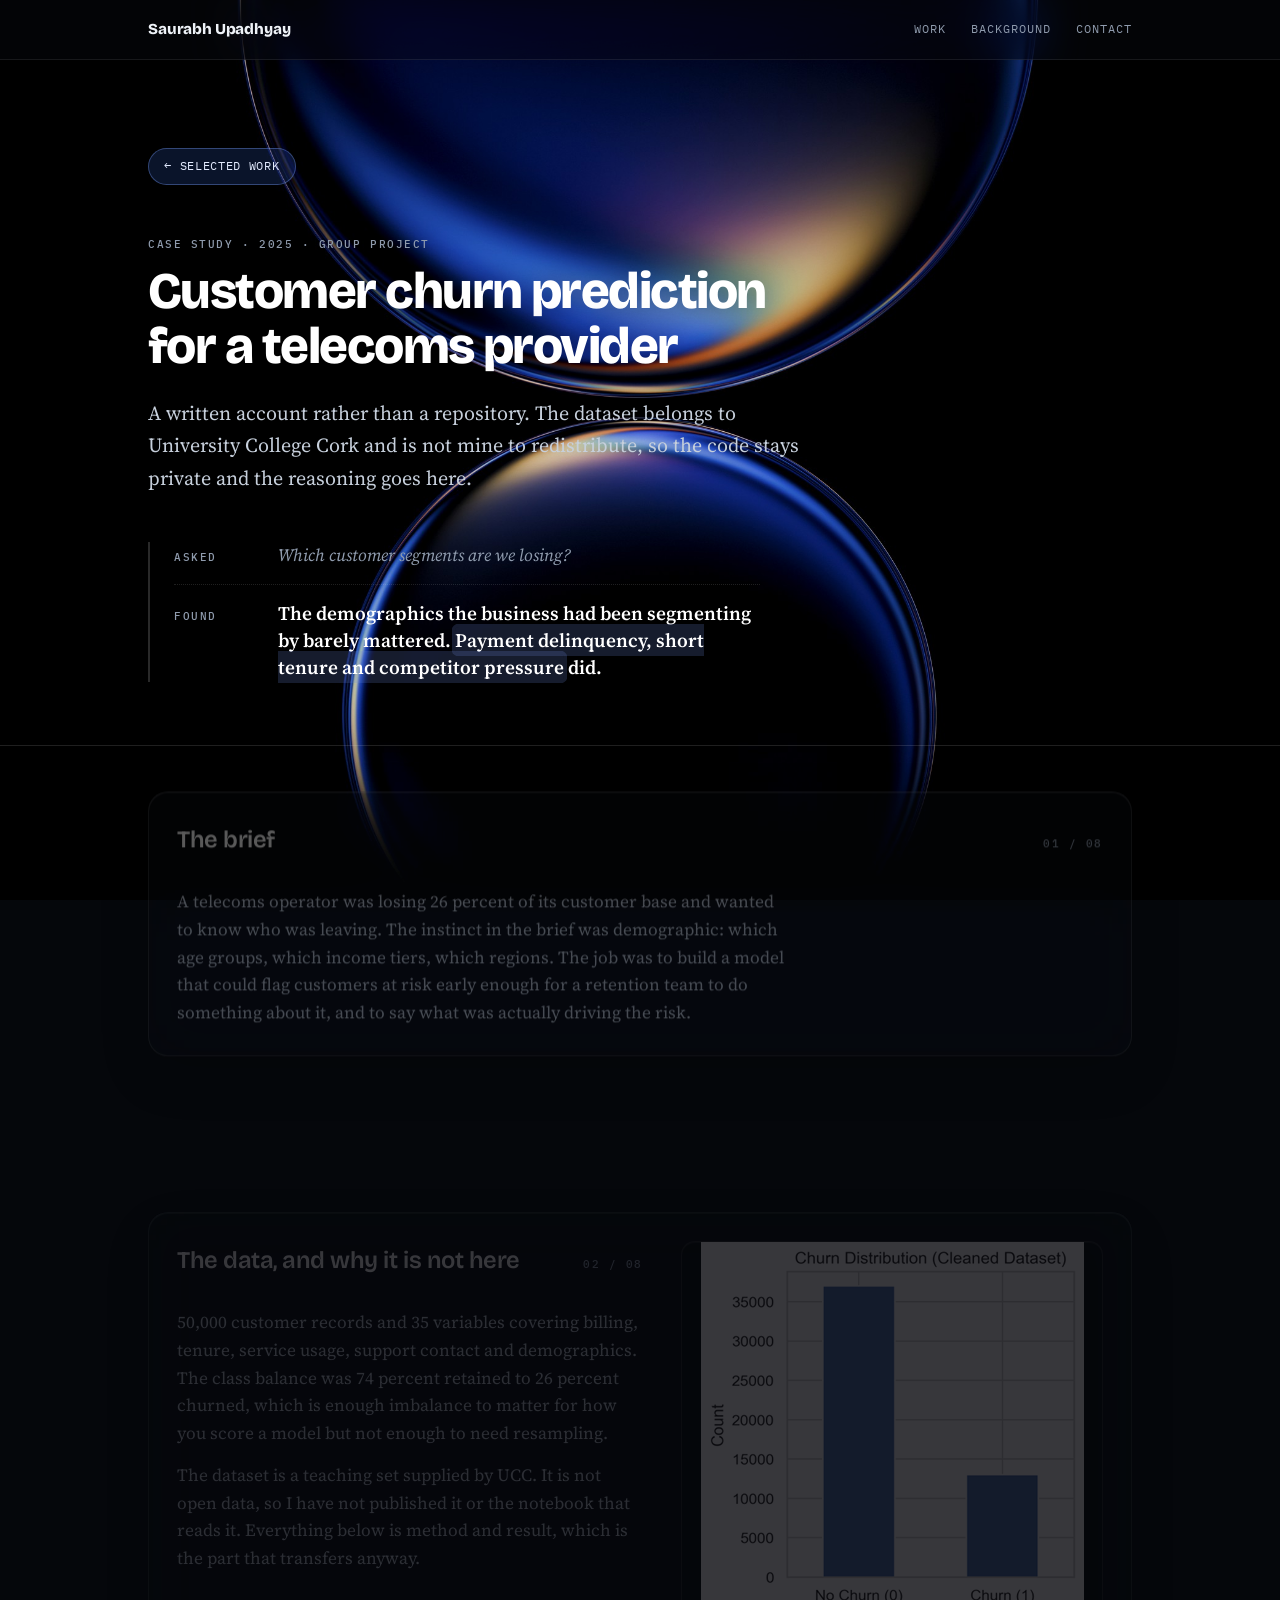
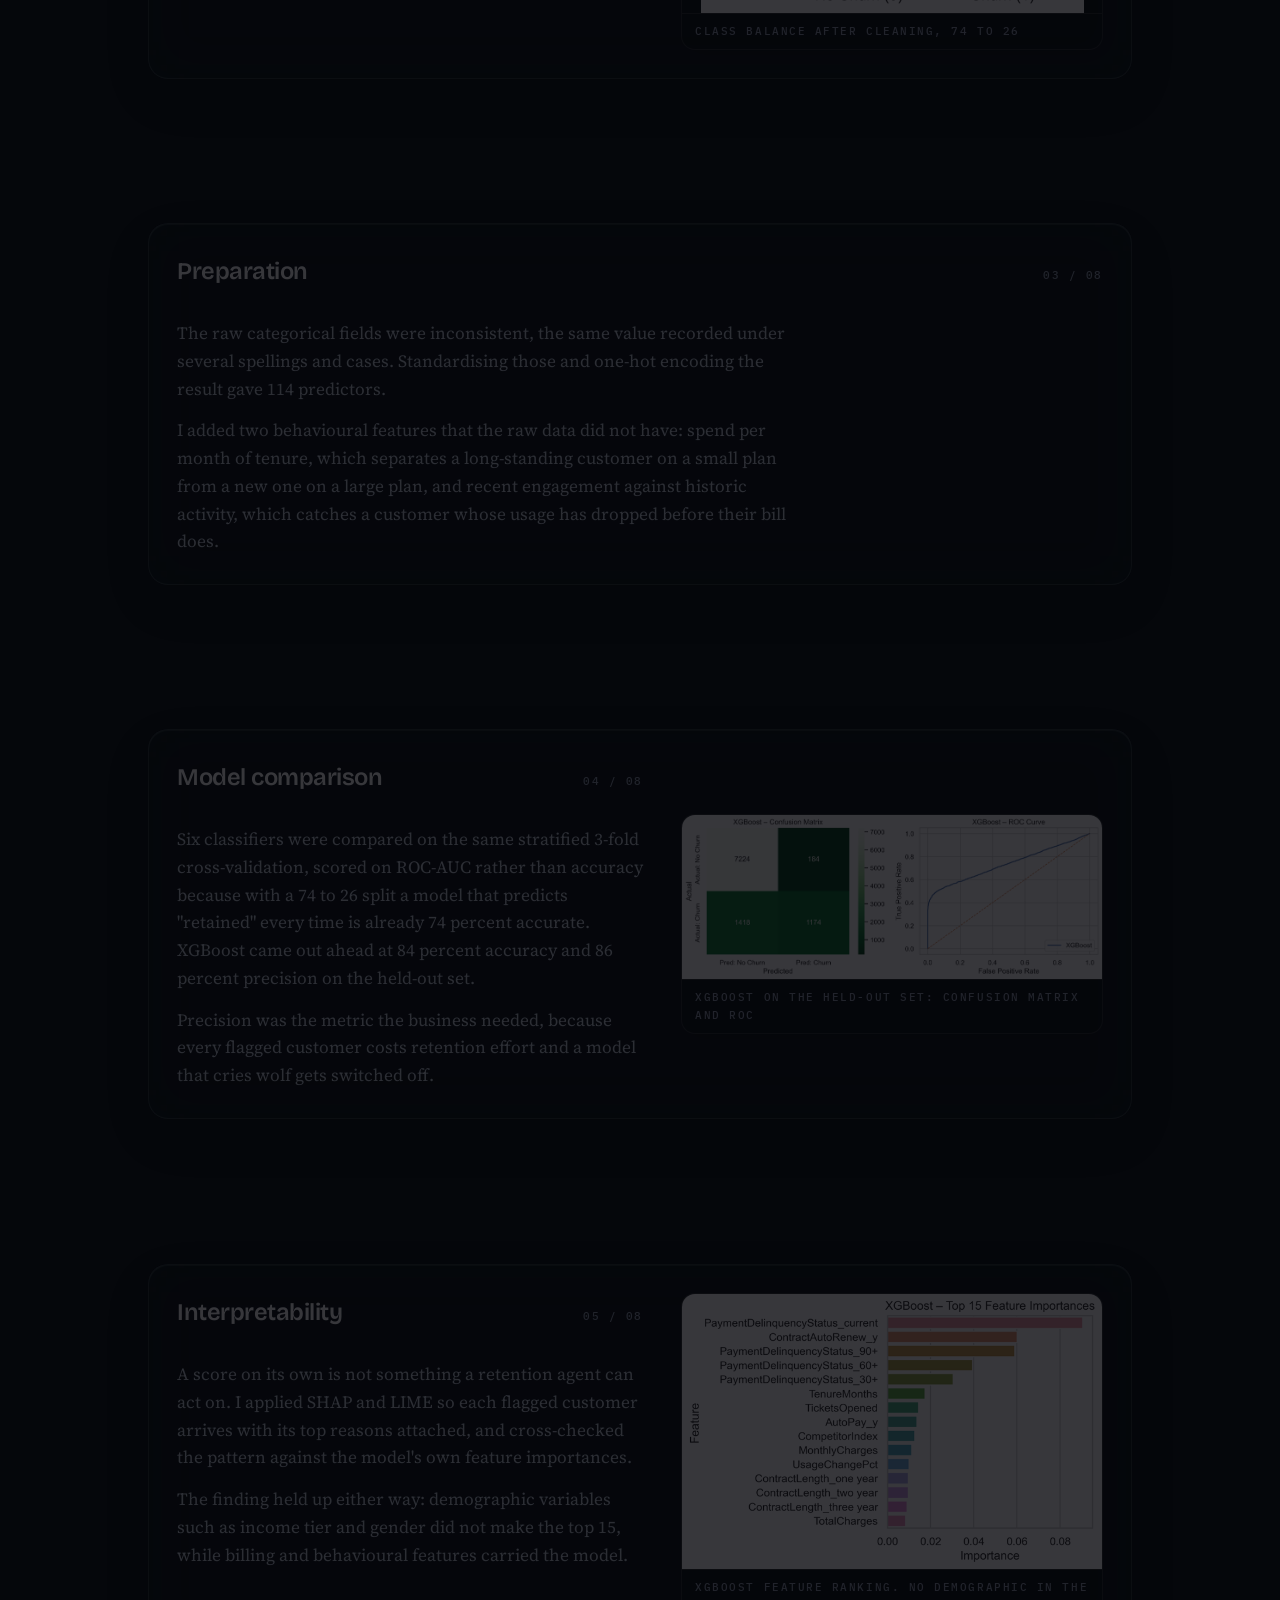
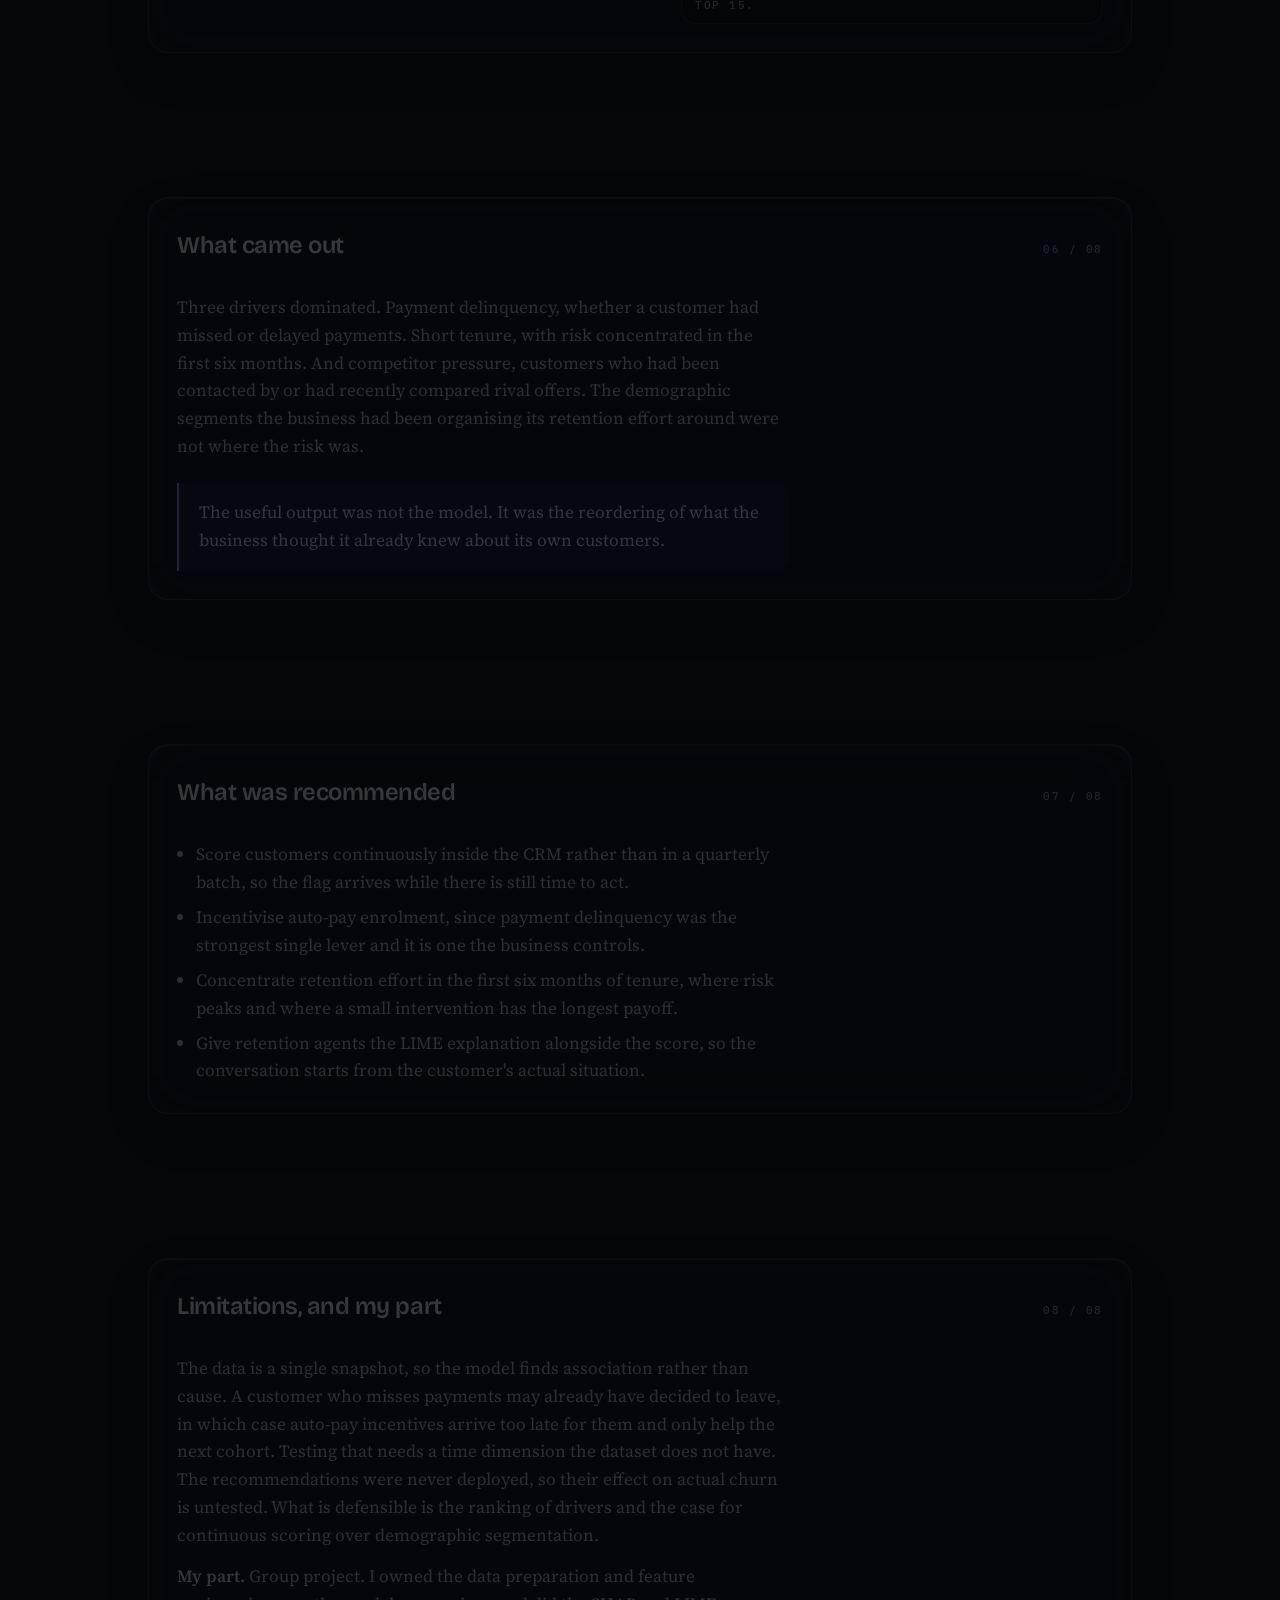
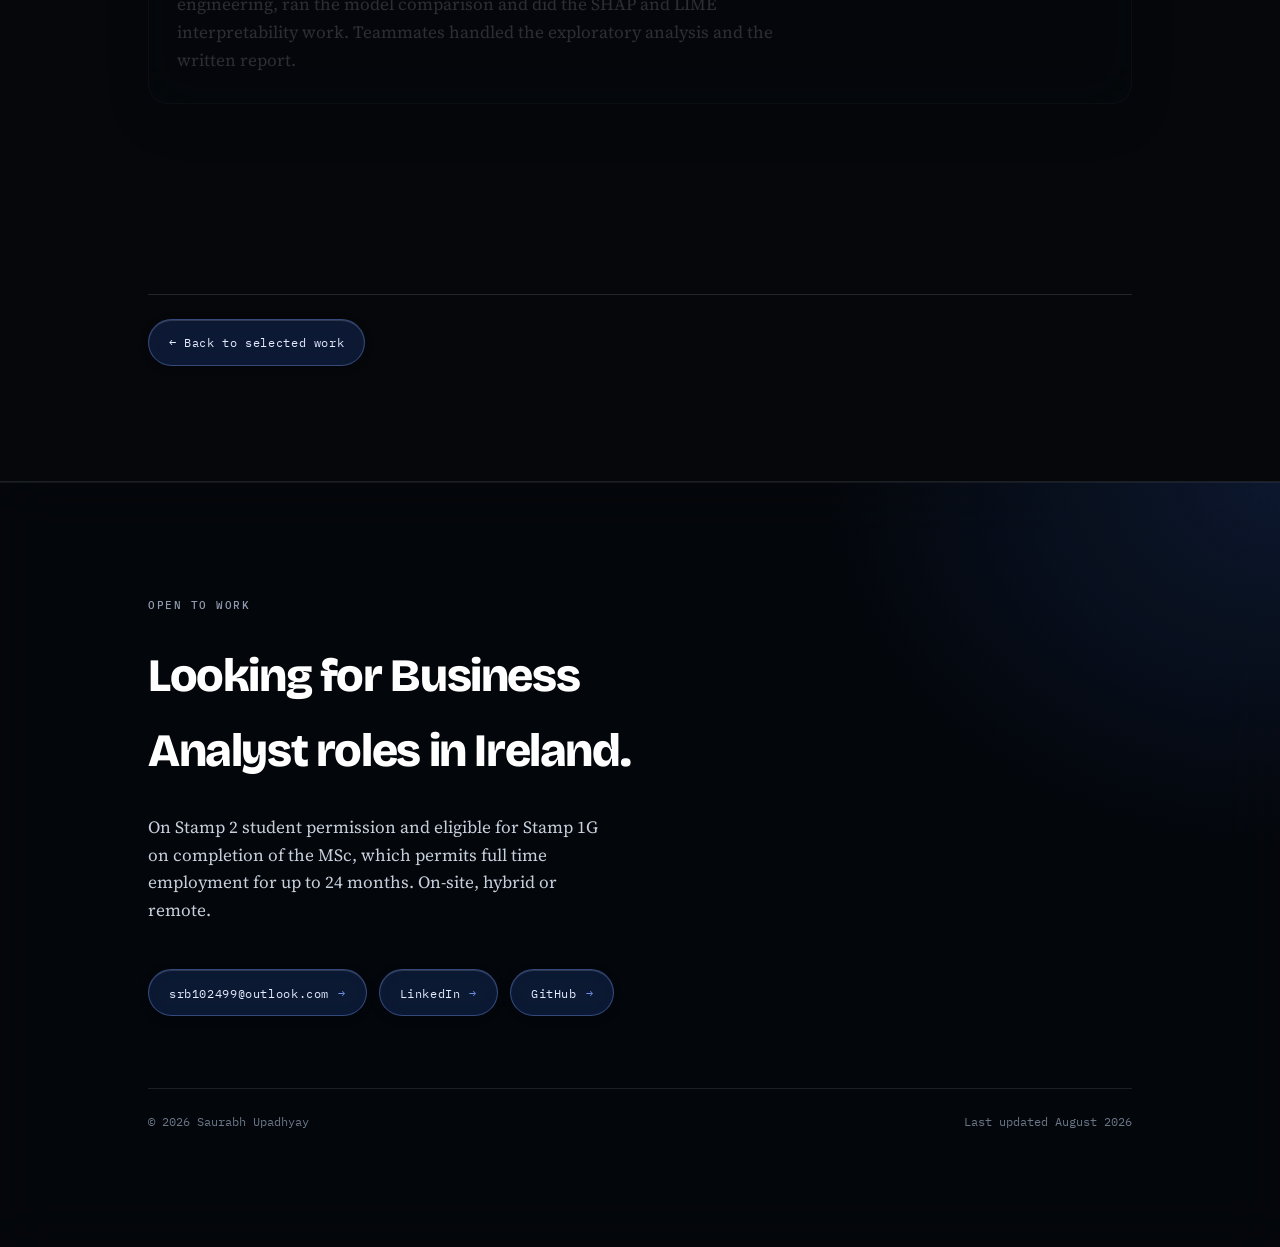
==== commit 1afa063c: "Add dynamic theming: Implement theme.js for palette extraction from background image; update HTML fi" ====
--- a/projects/churn/index.html
+++ b/projects/churn/index.html
@@ -21,6 +21,12 @@
 <link rel="preconnect" href="https://fonts.gstatic.com" crossorigin>
 <link href="https://fonts.googleapis.com/css2?family=Bricolage+Grotesque:opsz,wght@12..96,400;12..96,600;12..96,800&family=Source+Serif+4:ital,opsz,wght@0,8..60,400;0,8..60,600;1,8..60,400&family=IBM+Plex+Mono:wght@400;500&display=swap" rel="stylesheet">
 <link rel="stylesheet" href="/assets/css/site.css">
+<!-- Applies the cached palette before first paint, so a return visit never
+     flashes the fallback colours. theme.js refreshes it in the background. -->
+<script>
+(function(){try{var k='palette:1:'+getComputedStyle(document.documentElement).getPropertyValue('--bg-src').trim().replace(/url\((['"]?)(.*?)\1\)/,'$2');var v=localStorage.getItem(k);if(v){v=JSON.parse(v);for(var n in v){document.documentElement.style.setProperty(n,v[n]);}}}catch(e){}})();
+</script>
+<script src="/assets/js/theme.js" defer></script>
 </head>
 <body>
 <a class="skip" href="#main">Skip to content</a>
--- a/assets/css/site.css
+++ b/assets/css/site.css
@@ -4,8 +4,8 @@
 
    Dark, built around a single fixed photograph. Everything on it is
    dark frosted glass so text stays legible wherever the highlights
-   fall. The accent colours are sampled from the photograph: the
-   sphere's rim blue and the warm refraction at its edge.
+   fall. The accent colours are read out of the photograph at load
+   time by theme.js, so swapping the image retunes the whole site.
 
    Motion is tied to scroll, not to time. Card stacks pin under the
    masthead and pass over one another, and each card disappears once
@@ -26,13 +26,23 @@
   --slate-light:#6B7787;
   --line:rgba(255,255,255,.12);
 
-  /* from the photograph */
+  /* From the photograph. theme.js samples assets/img/bg.jpg on load and
+     overwrites all of these, so changing the image retunes the whole site.
+     The values here are the fallback if that fails or is switched off. */
+  --bg-src:url(/assets/img/bg.jpg);
   --blue:#3A6FE6;
   --blue-deep:#1E45B8;
   --blue-rim:#6D8DE2;
+  --blue-bright:#4A7DF0;
   --gold:#D9A96F;
   --signal:#7DA0F0;                    /* links, focus, highlights */
-  --signal-wash:rgba(109,141,226,.20);
+  --blue-rgb:58,111,230;
+  --blue-rim-rgb:109,141,226;
+  --blue-deep-rgb:30,69,184;
+  --gold-rgb:217,169,111;
+  --signal-rgb:125,160,240;
+  --signal-wash:rgba(var(--blue-rim-rgb),.20);
+  --scrim:0;                           /* darkens the photo behind text */
 
   /* glass */
   --glass:rgba(14,18,26,.52);
@@ -89,16 +99,24 @@
 }
 body::before{
   content:"";position:fixed;inset:0;z-index:-1;pointer-events:none;
-  background:var(--bg) url(/assets/img/bg.jpg) center/cover no-repeat;
+  background:
+    linear-gradient(rgba(4,6,10,var(--scrim)),rgba(4,6,10,var(--scrim))),
+    var(--bg-src) center/cover no-repeat,
+    var(--bg);
 }
 @media (max-width:800px){
-  body::before{background-image:url(/assets/img/bg-mobile.jpg)}
+  body::before{
+    background:
+      linear-gradient(rgba(4,6,10,var(--scrim)),rgba(4,6,10,var(--scrim))),
+      url(/assets/img/bg-mobile.jpg) center/cover no-repeat,
+      var(--bg);
+  }
 }
 
 img{max-width:100%;display:block}
 a{color:inherit}
 [hidden]{display:none!important}
-::selection{background:rgba(109,141,226,.4);color:#fff}
+::selection{background:rgba(var(--blue-rim-rgb),.4);color:#fff}
 
 .shell{width:100%;max-width:var(--shell);margin-inline:auto;padding-inline:var(--gutter)}
 
@@ -241,7 +259,7 @@
   content:"";position:absolute;left:0;right:0;bottom:.06em;
   height:.11em;border-radius:var(--r-xs);
   background:linear-gradient(90deg,var(--blue-deep) 0%,var(--blue-rim) 55%,var(--gold) 100%);
-  box-shadow:0 0 18px rgba(109,141,226,.35);
+  box-shadow:0 0 18px rgba(var(--blue-rim-rgb),.35);
   transform:scaleX(0);transform-origin:left;
   animation:rule 1s var(--ease) .85s forwards;
 }
@@ -268,8 +286,8 @@
   text-decoration:none;padding:.78rem 1.25rem;
   border-radius:var(--r-full);
   color:#E4ECFF;
-  background:rgba(58,111,230,.18);
-  border:1px solid rgba(109,141,226,.42);
+  background:rgba(var(--blue-rgb),.18);
+  border:1px solid rgba(var(--blue-rim-rgb),.42);
   -webkit-backdrop-filter:blur(16px) saturate(160%);
   backdrop-filter:blur(16px) saturate(160%);
   box-shadow:0 1px 0 rgba(255,255,255,.14) inset,0 2px 8px rgba(0,0,0,.3);
@@ -277,9 +295,9 @@
 }
 .btn:hover{
   transform:translateY(-1px);
-  background:rgba(58,111,230,.30);
-  border-color:rgba(109,141,226,.7);
-  box-shadow:0 1px 0 rgba(255,255,255,.18) inset,0 10px 26px rgba(30,69,184,.35);
+  background:rgba(var(--blue-rgb),.30);
+  border-color:rgba(var(--blue-rim-rgb),.7);
+  box-shadow:0 1px 0 rgba(255,255,255,.18) inset,0 10px 26px rgba(var(--blue-deep-rgb),.35);
 }
 .btn:active{transform:scale(.97);transition-duration:.12s}
 .btn i{font-style:normal;color:var(--blue-rim);transition:transform .4s var(--ease)}
@@ -287,14 +305,14 @@
 
 .btn--lead{
   color:#fff;
-  background:linear-gradient(135deg,#4A7DF0 0%,var(--blue-deep) 100%);
-  border-color:rgba(140,170,240,.6);
-  box-shadow:0 1px 0 rgba(255,255,255,.28) inset,0 10px 30px rgba(30,69,184,.45);
+  background:linear-gradient(135deg,var(--blue-bright) 0%,var(--blue-deep) 100%);
+  border-color:rgba(var(--blue-rim-rgb),.6);
+  box-shadow:0 1px 0 rgba(255,255,255,.28) inset,0 10px 30px rgba(var(--blue-deep-rgb),.45);
 }
 .btn--lead:hover{
-  background:linear-gradient(135deg,#5A8AF5 0%,#2853C8 100%);
-  border-color:rgba(160,190,255,.8);
-  box-shadow:0 1px 0 rgba(255,255,255,.3) inset,0 14px 36px rgba(58,111,230,.5);
+  background:linear-gradient(135deg,var(--blue-rim) 0%,var(--blue) 100%);
+  border-color:rgba(var(--blue-rim-rgb),.85);
+  box-shadow:0 1px 0 rgba(255,255,255,.3) inset,0 14px 36px rgba(var(--blue-rgb),.5);
 }
 .btn--lead i{color:#fff}
 
@@ -304,14 +322,14 @@
   font-family:var(--mono);font-size:.72rem;letter-spacing:.06em;text-transform:uppercase;
   color:#E4ECFF;text-decoration:none;
   padding:.5rem .95rem;border-radius:var(--r-full);
-  background:rgba(58,111,230,.18);
-  border:1px solid rgba(109,141,226,.42);
+  background:rgba(var(--blue-rgb),.18);
+  border:1px solid rgba(var(--blue-rim-rgb),.42);
   -webkit-backdrop-filter:blur(16px) saturate(160%);
   backdrop-filter:blur(16px) saturate(160%);
   margin-bottom:clamp(1.5rem,4vw,2.5rem);
   transition:background .3s var(--ease),border-color .3s var(--ease),transform .4s var(--ease);
 }
-.crumb:hover{background:rgba(58,111,230,.30);border-color:rgba(109,141,226,.7);transform:translateY(-1px)}
+.crumb:hover{background:rgba(var(--blue-rgb),.30);border-color:rgba(var(--blue-rim-rgb),.7);transform:translateY(-1px)}
 
 /* ---------------------------------------------------------------
    Section frame
@@ -415,7 +433,7 @@
 .callout{
   margin:1.4rem 0 0;padding:1rem 1.25rem;max-width:var(--prose);
   border-left:2px solid var(--signal);
-  background:rgba(58,111,230,.10);
+  background:rgba(var(--blue-rgb),.10);
   border-radius:0 var(--r-md) var(--r-md) 0;
   color:var(--ink);
 }
@@ -435,7 +453,7 @@
 .jump{
   font-family:var(--mono);font-size:.78rem;letter-spacing:.03em;
   color:var(--signal);text-decoration:none;
-  border-bottom:1px solid rgba(125,160,240,.35);padding-bottom:.15rem;
+  border-bottom:1px solid rgba(var(--signal-rgb),.35);padding-bottom:.15rem;
   transition:border-color .3s var(--ease);
 }
 .jump:hover{border-bottom-color:var(--signal)}
@@ -526,7 +544,7 @@
 .closing{
   padding-block:var(--rhythm);
   background:
-    radial-gradient(60% 80% at 100% 0%,rgba(58,111,230,.16),transparent 60%),
+    radial-gradient(60% 80% at 100% 0%,rgba(var(--blue-rgb),.16),transparent 60%),
     rgba(5,7,11,.58);
   -webkit-backdrop-filter:blur(30px) saturate(140%);
   backdrop-filter:blur(30px) saturate(140%);
@@ -613,13 +631,13 @@
 @supports not ((backdrop-filter:blur(1px)) or (-webkit-backdrop-filter:blur(1px))){
   .masthead{background:rgba(8,10,15,.94)}
   .entry{background:rgba(14,18,26,.94)}
-  .btn,.crumb{background:rgba(40,70,150,.9)}
+  .btn,.crumb{background:rgba(var(--blue-deep-rgb),.92)}
   .closing{background:rgba(5,7,11,.96)}
 }
 @media (prefers-reduced-transparency:reduce){
   .masthead{background:#0B0E14;-webkit-backdrop-filter:none;backdrop-filter:none}
   .entry{background:#12161E;-webkit-backdrop-filter:none;backdrop-filter:none}
-  .btn,.crumb{background:#284696;-webkit-backdrop-filter:none;backdrop-filter:none}
+  .btn,.crumb{background:var(--blue-deep);-webkit-backdrop-filter:none;backdrop-filter:none}
   .closing{background:#07090E;-webkit-backdrop-filter:none;backdrop-filter:none}
 }
 
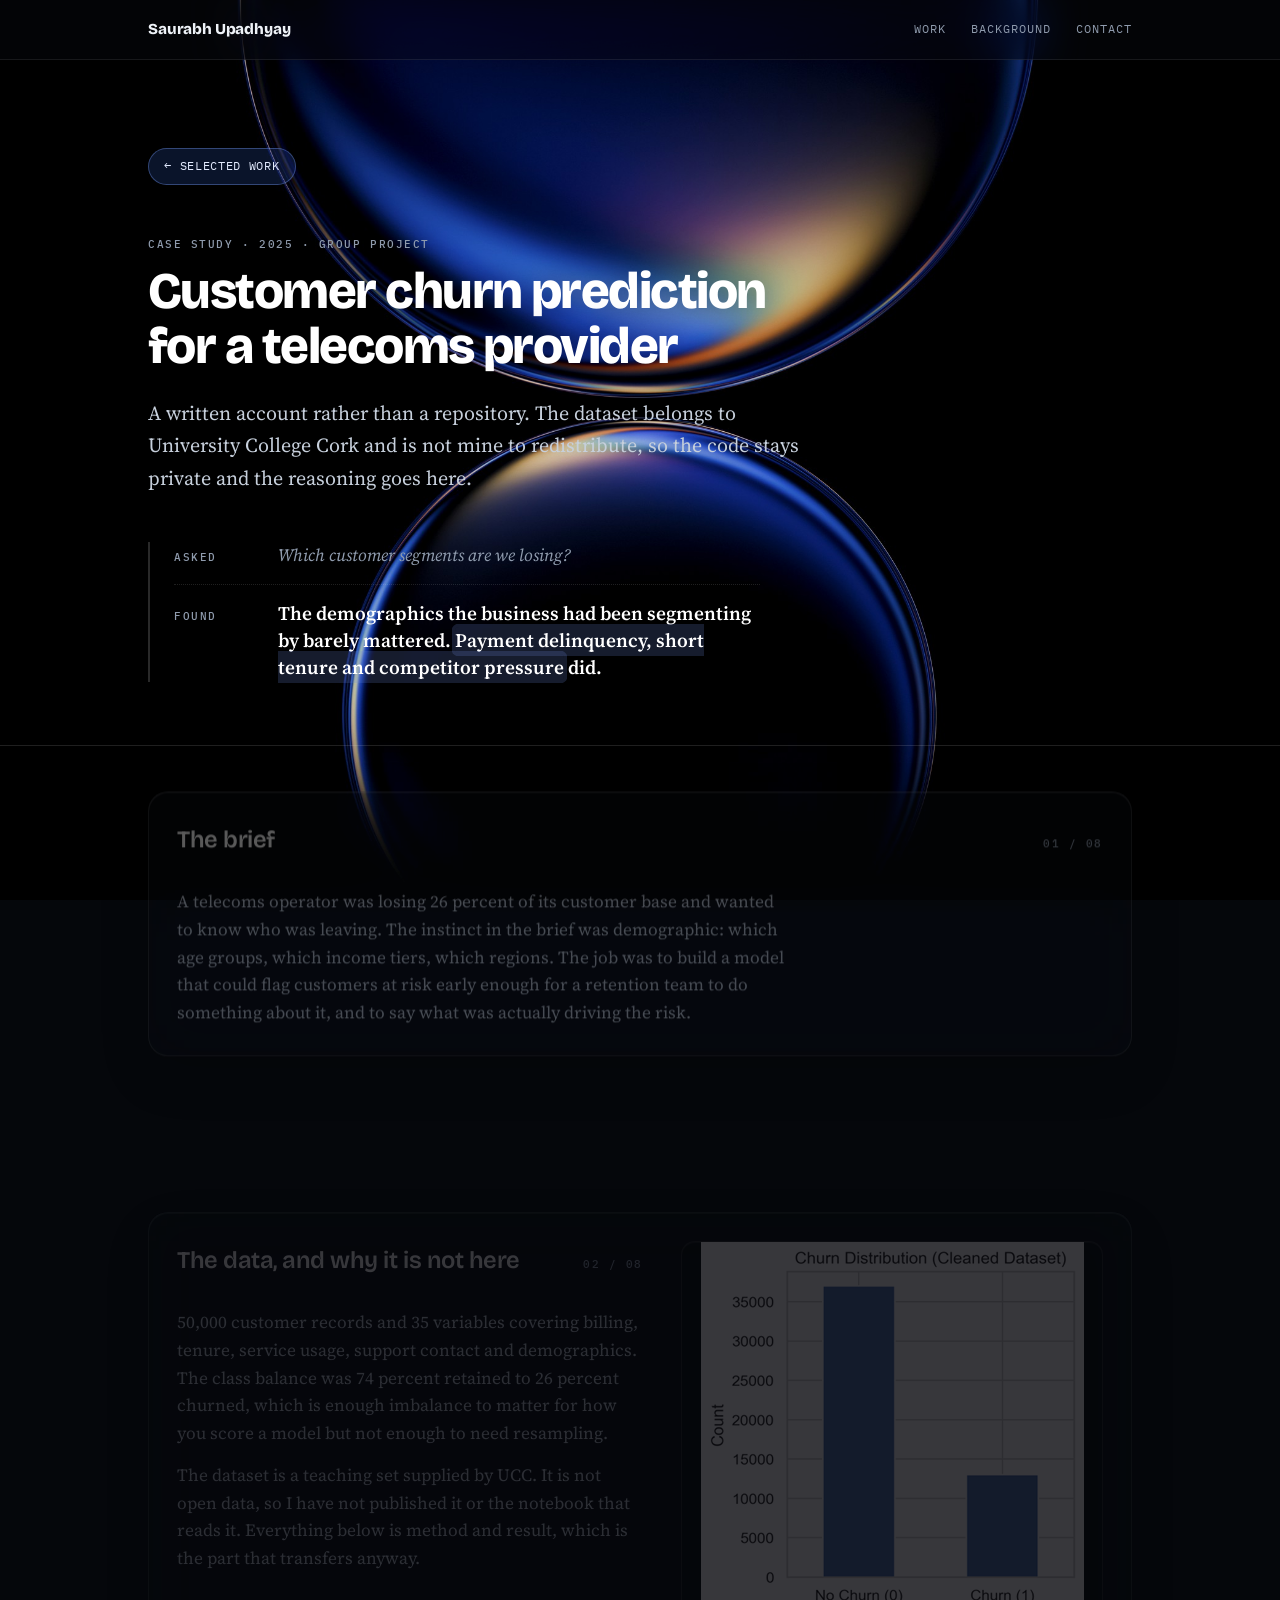
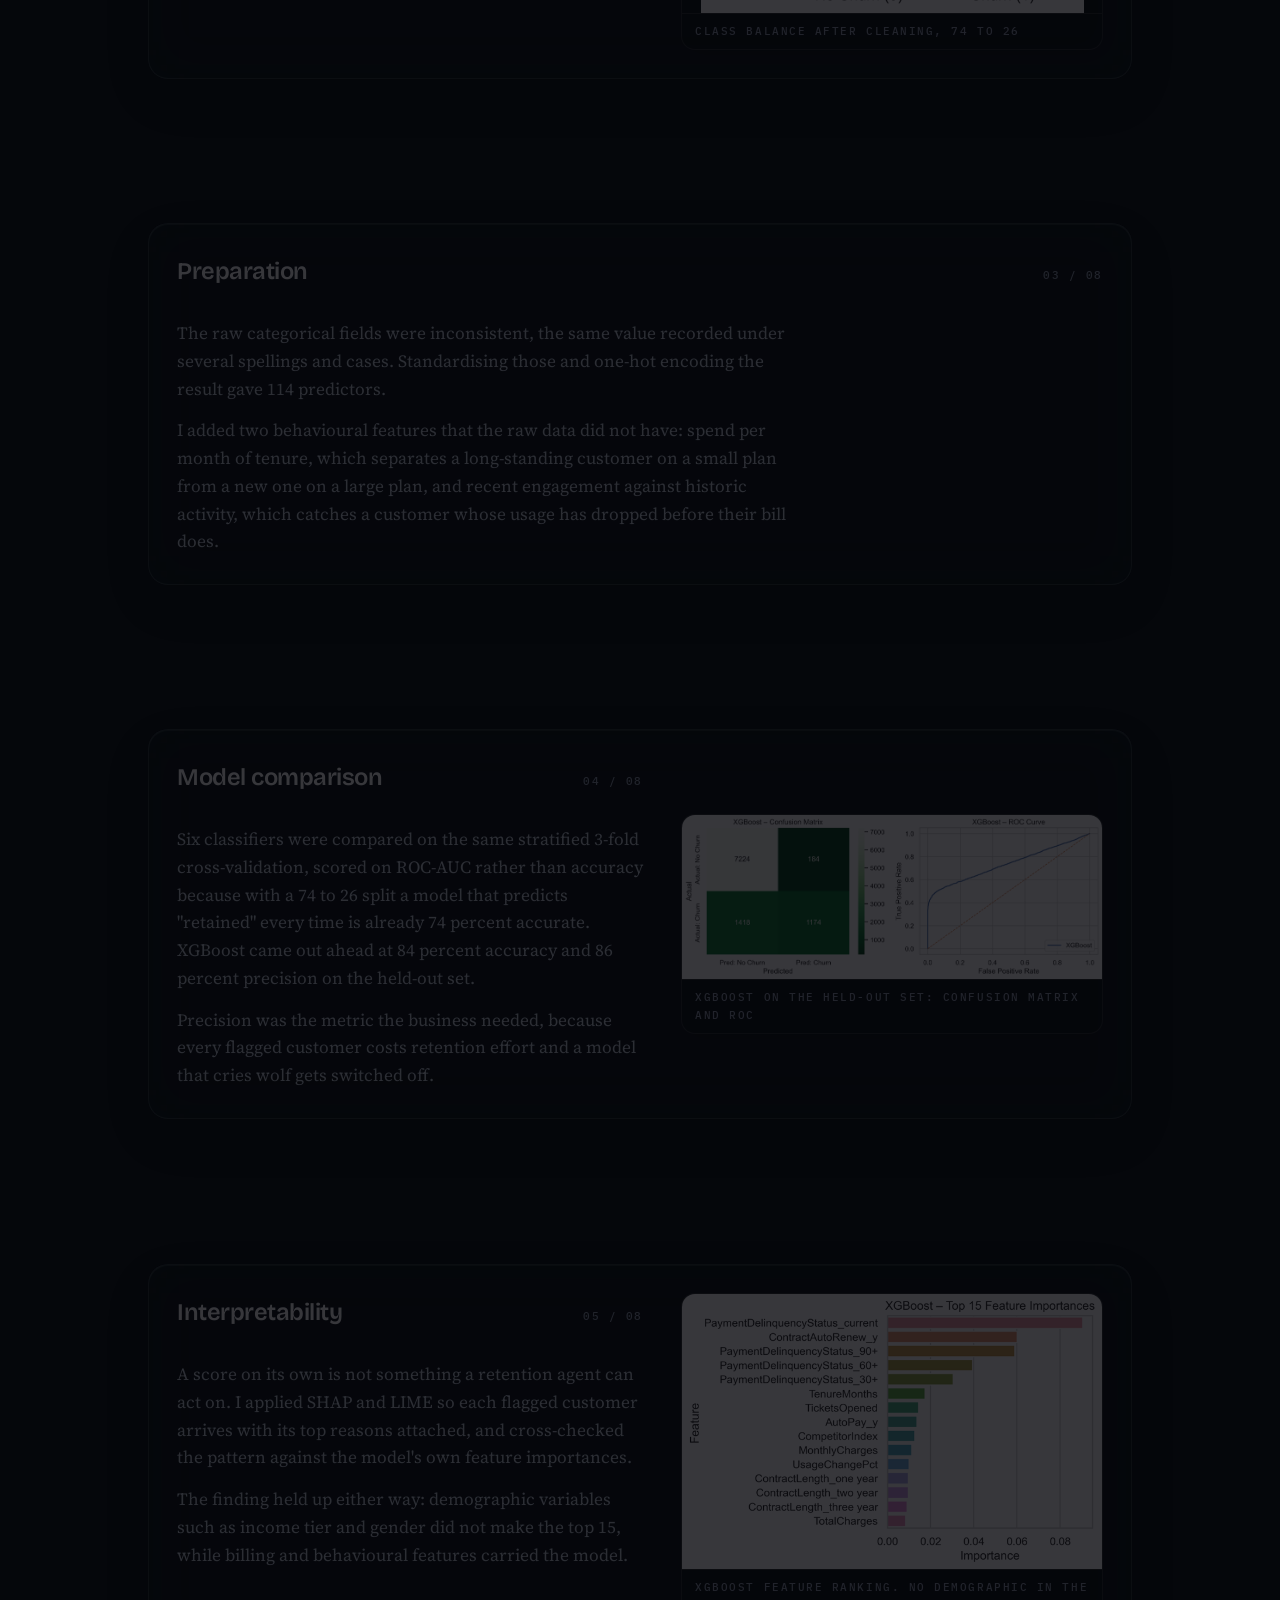
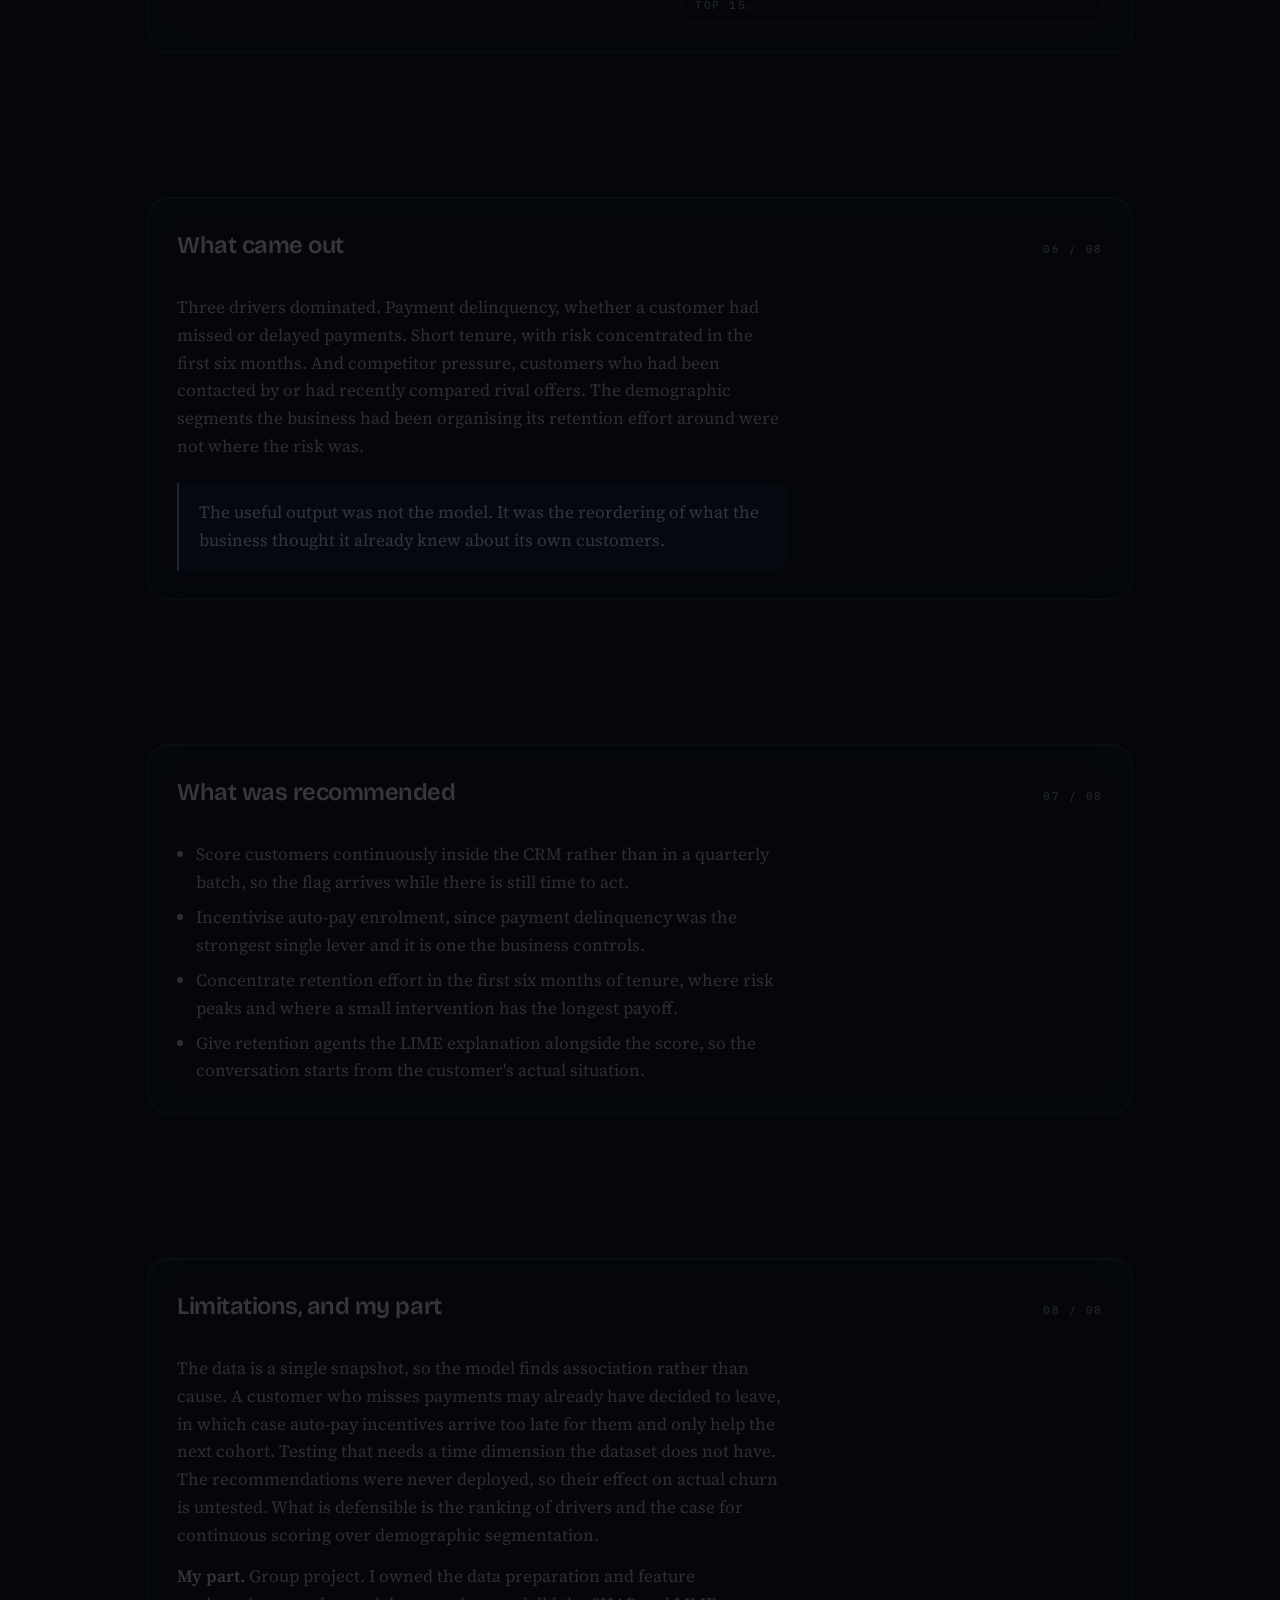
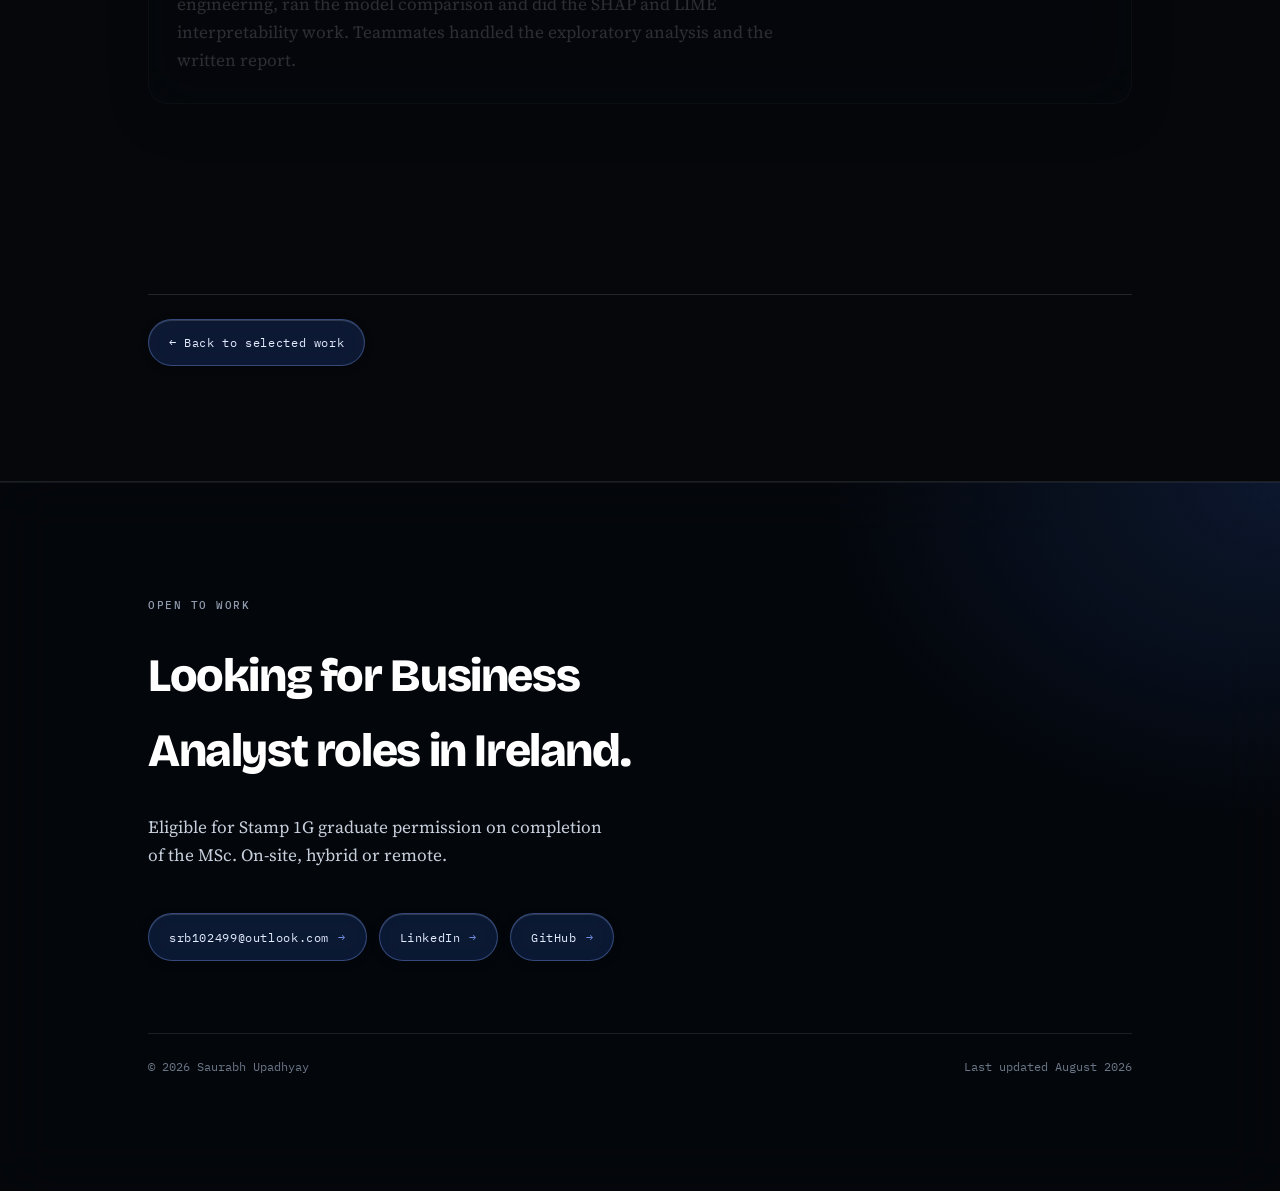
==== commit a95a9ca3: "Refine employment eligibility description: Update text for clarity across multiple project pages" ====
--- a/projects/churn/index.html
+++ b/projects/churn/index.html
@@ -87,7 +87,6 @@
             <h3>The data, and why it is not here</h3>
             <p class="tag">02 / 08</p>
           </div>
-          <!-- Optional. Hidden automatically if the file is missing. -->
           <figure class="entry__shot" data-optional-wrap>
             <img src="/assets/img/churn-class-balance.png" alt="Bar chart of the cleaned dataset: about 37,000 retained customers against about 13,000 churned" loading="lazy" data-optional>
             <figcaption class="tag">Class balance after cleaning, 74 to 26</figcaption>
@@ -127,7 +126,6 @@
             <h3>Model comparison</h3>
             <p class="tag">04 / 08</p>
           </div>
-          <!-- Optional. Hidden automatically if the file is missing. -->
           <figure class="entry__shot" data-optional-wrap>
             <img src="/assets/img/churn-xgboost-confusion-roc.png" alt="XGBoost confusion matrix and ROC curve on the held-out set" loading="lazy" data-optional>
             <figcaption class="tag">XGBoost on the held-out set: confusion matrix and ROC</figcaption>
@@ -149,7 +147,6 @@
             <h3>Interpretability</h3>
             <p class="tag">05 / 08</p>
           </div>
-          <!-- Optional. Hidden automatically if the file is missing. -->
           <figure class="entry__shot" data-optional-wrap>
             <img src="/assets/img/churn-xgboost-importance.png" alt="XGBoost feature importance ranking, topped by payment delinquency status, with no demographic feature in the top 15" loading="lazy" data-optional>
             <figcaption class="tag">XGBoost feature ranking. No demographic in the top 15.</figcaption>
@@ -233,8 +230,8 @@
     <p class="tag" style="margin:0 0 1.5rem">Open to work</p>
     <h2>Looking for Business Analyst roles in Ireland.</h2>
     <p>
-      On Stamp 2 student permission and eligible for Stamp 1G on completion of the MSc, which
-      permits full time employment for up to 24 months. On-site, hybrid or remote.
+      Eligible for Stamp 1G graduate permission on completion of the MSc. On-site,
+      hybrid or remote.
     </p>
     <div class="actions">
       <a class="btn" href="mailto:srb102499@outlook.com">srb102499@outlook.com <i>&rarr;</i></a>
@@ -250,4 +247,4 @@
 
 <script src="/assets/js/site.js" defer></script>
 </body>
-</html>
+</html>
--- a/assets/css/site.css
+++ b/assets/css/site.css
@@ -1,21 +1,6 @@
-/* ===============================================================
-   srb1024.github.io : site stylesheet
-   One file, no build step. Tokens at the top, sections below.
-
-   Dark, built around a single fixed photograph. Everything on it is
-   dark frosted glass so text stays legible wherever the highlights
-   fall. The accent colours are read out of the photograph at load
-   time by theme.js, so swapping the image retunes the whole site.
-
-   Motion is tied to scroll, not to time. Card stacks pin under the
-   masthead and pass over one another, and each card disappears once
-   the next is in place; site.js drives them with four variables per
-   card (--enter, --cover, --fade, --exit).
-   =============================================================== */
-
-/* ---------------------------------------------------------------
-   Tokens
-   --------------------------------------------------------------- */
+/* srb1024.github.io : site stylesheet */
+
+/* Tokens */
 :root{
   color-scheme:dark;
 
@@ -74,11 +59,9 @@
   --rhythm:clamp(4rem,9vw,7.5rem);
 }
 
-/* ---------------------------------------------------------------
-   Base and the photograph
-   The image sits on a fixed pseudo-element rather than as a fixed
-   background, because iOS ignores background-attachment: fixed.
-   --------------------------------------------------------------- */
+  /*Base and the photograph
+  The image sits on a fixed pseudo-element rather than as a fixed
+  background, because iOS ignores background-attachment: fixed. */
 *,*::before,*::after{box-sizing:border-box}
 html{
   -webkit-text-size-adjust:100%;
@@ -138,10 +121,7 @@
   color:var(--slate);
 }
 
-/* ---------------------------------------------------------------
-   Motion primitives
-   .reveal is added by site.js, so with scripts off nothing hides.
-   --------------------------------------------------------------- */
+/* Motion */
 @keyframes rise{
   from{opacity:0;transform:translateY(18px)}
   to{opacity:1;transform:none}
@@ -164,9 +144,7 @@
 .hero .actions,.case__head > .case__lede{animation-delay:.42s}
 .case__head > .reframe{animation-delay:.55s}
 
-/* ---------------------------------------------------------------
-   Masthead: dark glass bar
-   --------------------------------------------------------------- */
+/* Masthead */
 .masthead{
   position:sticky;top:0;z-index:20;
   background:rgba(8,10,15,.45);
@@ -202,11 +180,7 @@
   .masthead nav a[data-optional]{display:none}
 }
 
-/* ---------------------------------------------------------------
-   Page heads: the home hero and the case study intro.
-   Both rise on load, then recede as you scroll away:
-   --hx runs 0 to 1, set by site.js.
-   --------------------------------------------------------------- */
+/* Page heads */
 .hero,.case__head{
   transform-origin:50% 0;
   transform:translateY(calc(var(--hx,0) * -56px)) scale(calc(1 - var(--hx,0) * .04));
@@ -274,11 +248,7 @@
 .hero__lede strong{font-weight:600;color:var(--ink)}
 .case__head .reframe{margin:clamp(2rem,5vw,3rem) 0 0;max-width:var(--prose)}
 
-/* ---------------------------------------------------------------
-   Buttons: pills in the sphere's blue. Two weights: the lead is a
-   solid gradient, the rest are blue-tinted glass. Same everywhere,
-   home, case pages and footer.
-   --------------------------------------------------------------- */
+/* Buttons */
 .actions{display:flex;flex-wrap:wrap;gap:.75rem;margin-top:clamp(2rem,5vw,2.75rem)}
 .btn{
   display:inline-flex;align-items:center;gap:.55rem;
@@ -331,9 +301,7 @@
 }
 .crumb:hover{background:rgba(var(--blue-rgb),.30);border-color:rgba(var(--blue-rim-rgb),.7);transform:translateY(-1px)}
 
-/* ---------------------------------------------------------------
-   Section frame
-   --------------------------------------------------------------- */
+/* Section frame */
 .band{padding-block:var(--rhythm);border-top:1px solid var(--line)}
 .band__head{
   display:flex;align-items:baseline;justify-content:space-between;
@@ -352,10 +320,7 @@
 }
 .case__body{border-top:1px solid var(--line);padding-block:0 var(--rhythm)}
 
-/* ---------------------------------------------------------------
-   Cards: dark glass. Used for projects on the home page and for
-   sections on the case study pages.
-   --------------------------------------------------------------- */
+/* Cards */
 .work{display:flex;flex-direction:column;gap:clamp(1.25rem,3vw,1.75rem)}
 
 .entry{
@@ -406,7 +371,7 @@
 }
 @media (max-width:560px){.reframe > div{grid-template-columns:1fr;gap:.2rem}}
 
-/* Optional screenshot. Hidden by site.js if the file is missing. */
+/* Optional screenshot */
 .entry__shot{
   margin:0 0 1.6rem;
   border:1px solid rgba(255,255,255,.12);
@@ -459,19 +424,7 @@
 .jump:hover{border-bottom-color:var(--signal)}
 .entry__note{font-family:var(--mono);font-size:.72rem;color:var(--slate-light);margin-top:1.5rem}
 
-/* ---------------------------------------------------------------
-   Pinned stack. site.js adds .is-stacked when the viewport is wide
-   enough and every card fits on screen. Each card sticks just under
-   the masthead; the next one slides up over it. Four variables per
-   card, all 0 to 1, set by site.js:
-     --enter  travel from the bottom edge to the pin (rise and fade in)
-     --cover  how much of this card the next one has covered (recede)
-     --fade   the next card is about to be fully in place; this card
-              fades out behind it, glass and all
-     --exit   last card only: it fades out during its final hold before
-              the stack releases
-   Below 900px, or if anything doesn't fit, cards simply stack in flow.
-   --------------------------------------------------------------- */
+/* Pinned stack */
 .work.is-stacked{gap:26vh}
 .work--case.is-stacked{gap:16vh}
 .work.is-stacked .entry:last-child{margin-bottom:22vh}
@@ -512,9 +465,7 @@
   }
 }
 
-/* ---------------------------------------------------------------
-   Background / experience
-   --------------------------------------------------------------- */
+/* Background / experience */
 .roles{display:grid;grid-template-columns:minmax(0,20rem) minmax(0,1fr);gap:clamp(1.5rem,5vw,4rem)}
 @media (max-width:820px){.roles{grid-template-columns:1fr;gap:1.75rem}}
 
@@ -529,18 +480,13 @@
 .roles__main p + p{margin-top:1rem}
 .roles__main .pivot{color:var(--ink);font-size:1.06em}
 
-/* ---------------------------------------------------------------
-   Case study end: cross links as buttons
-   --------------------------------------------------------------- */
+/* Case study end */
 .case__nav{
   margin-top:clamp(2rem,5vw,3rem);padding-top:1.5rem;border-top:1px solid var(--line);
   display:flex;flex-wrap:wrap;gap:.75rem;
 }
 
-/* ---------------------------------------------------------------
-   Contact / closing: a full-width band of deeper glass, so the
-   photograph carries on underneath but the section reads as an end
-   --------------------------------------------------------------- */
+/* Contact / closing */
 .closing{
   padding-block:var(--rhythm);
   background:
@@ -565,11 +511,7 @@
   display:flex;flex-wrap:wrap;gap:.5rem 1.5rem;justify-content:space-between;
 }
 
-/* ---------------------------------------------------------------
-   Lightbox. Any image inside a card opens enlarged on click.
-   site.js sizes it from the file's own pixel dimensions, so nothing
-   is stretched past the point where it would start to look soft.
-   --------------------------------------------------------------- */
+/* Lightbox */
 .entry__shot img,.figure img{cursor:zoom-in}
 .entry__shot img:focus-visible{outline:2px solid var(--signal);outline-offset:2px}
 
@@ -618,16 +560,12 @@
   .lightbox__figure{transform:none}
 }
 
-/* ---------------------------------------------------------------
-   Phones: lighter blur, they pay for every pixel of it
-   --------------------------------------------------------------- */
+/* Phones */
 @media (max-width:640px){
   :root{--glass-blur:16px}
 }
 
-/* ---------------------------------------------------------------
-   Fallbacks: no backdrop-filter, or the OS asks for less transparency
-   --------------------------------------------------------------- */
+/* Fallbacks */
 @supports not ((backdrop-filter:blur(1px)) or (-webkit-backdrop-filter:blur(1px))){
   .masthead{background:rgba(8,10,15,.94)}
   .entry{background:rgba(14,18,26,.94)}
@@ -641,9 +579,7 @@
   .closing{background:#07090E;-webkit-backdrop-filter:none;backdrop-filter:none}
 }
 
-/* ---------------------------------------------------------------
-   Reduced motion: everything settles instantly, nothing pins
-   --------------------------------------------------------------- */
+/* Reduced motion */
 @media (prefers-reduced-motion:reduce){
   html{scroll-behavior:auto}
   *,*::before,*::after{animation-duration:.01ms!important;animation-iteration-count:1!important;transition-duration:.01ms!important}
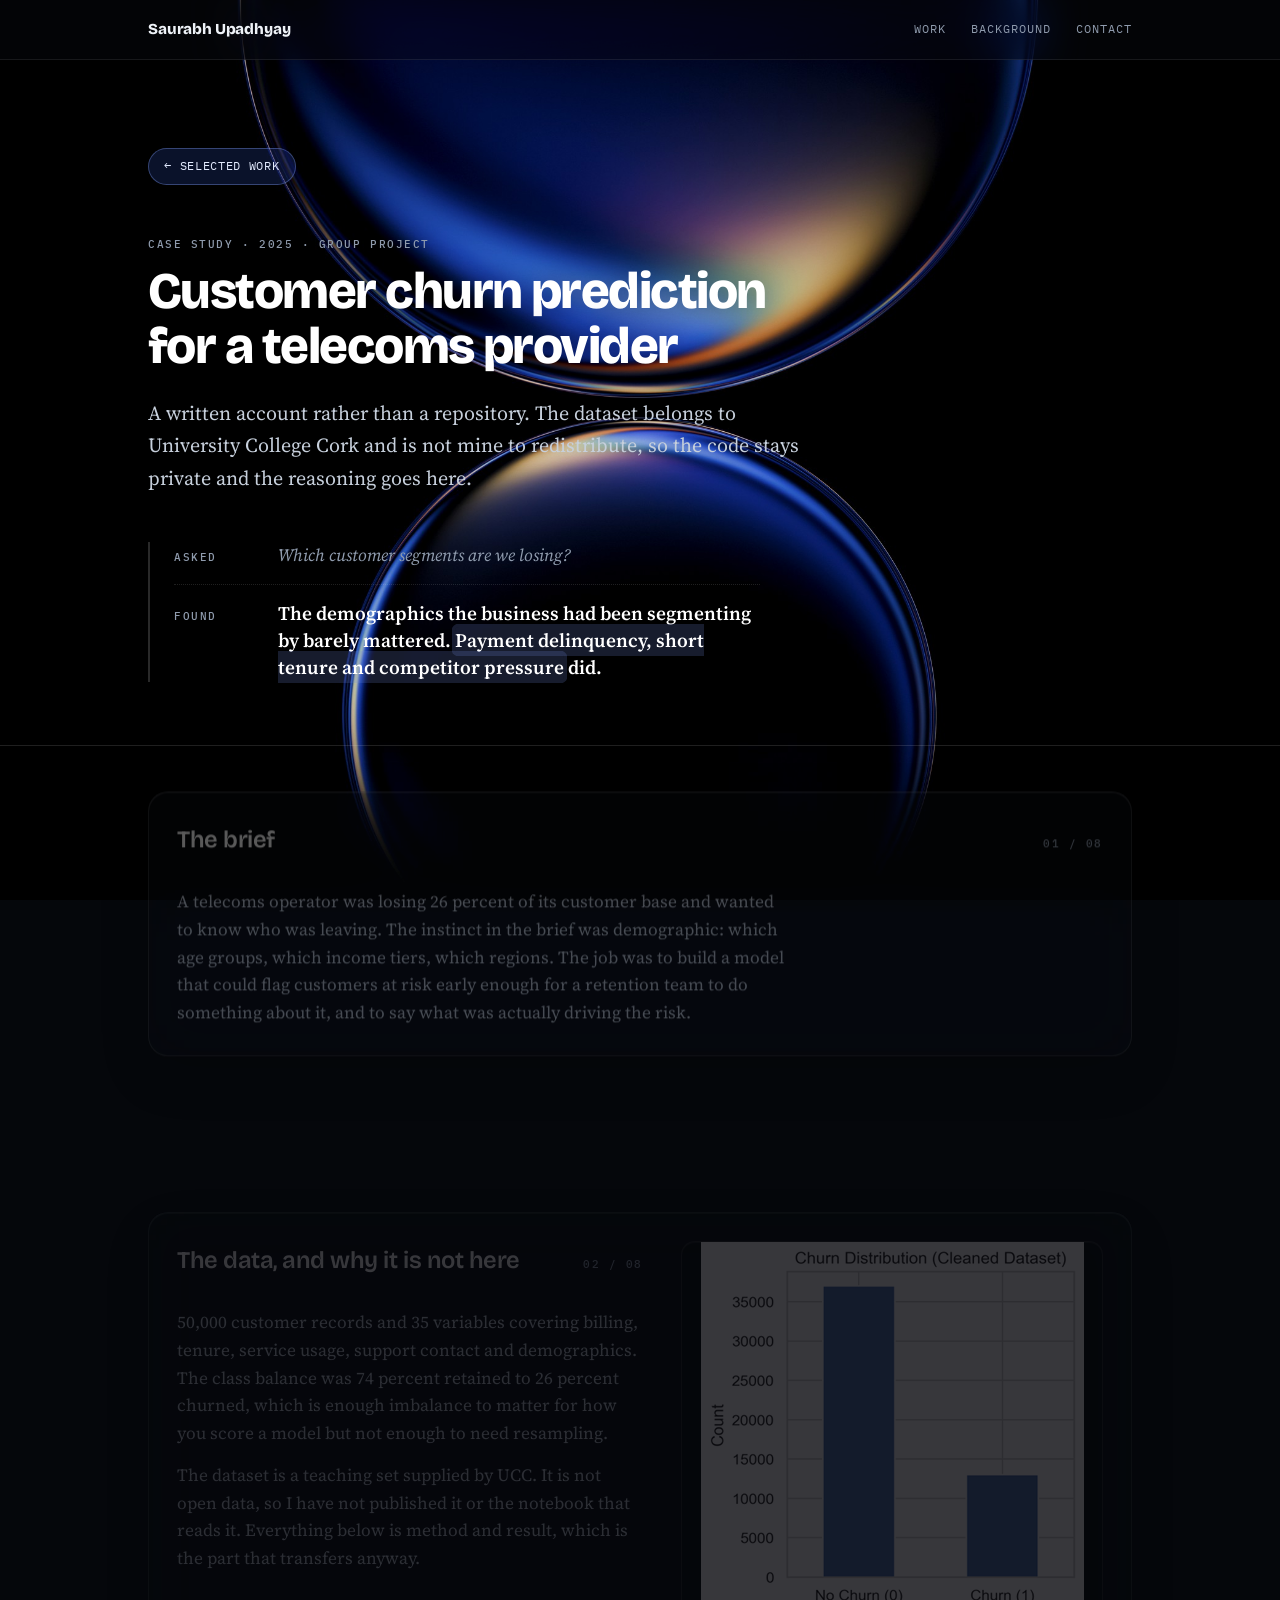
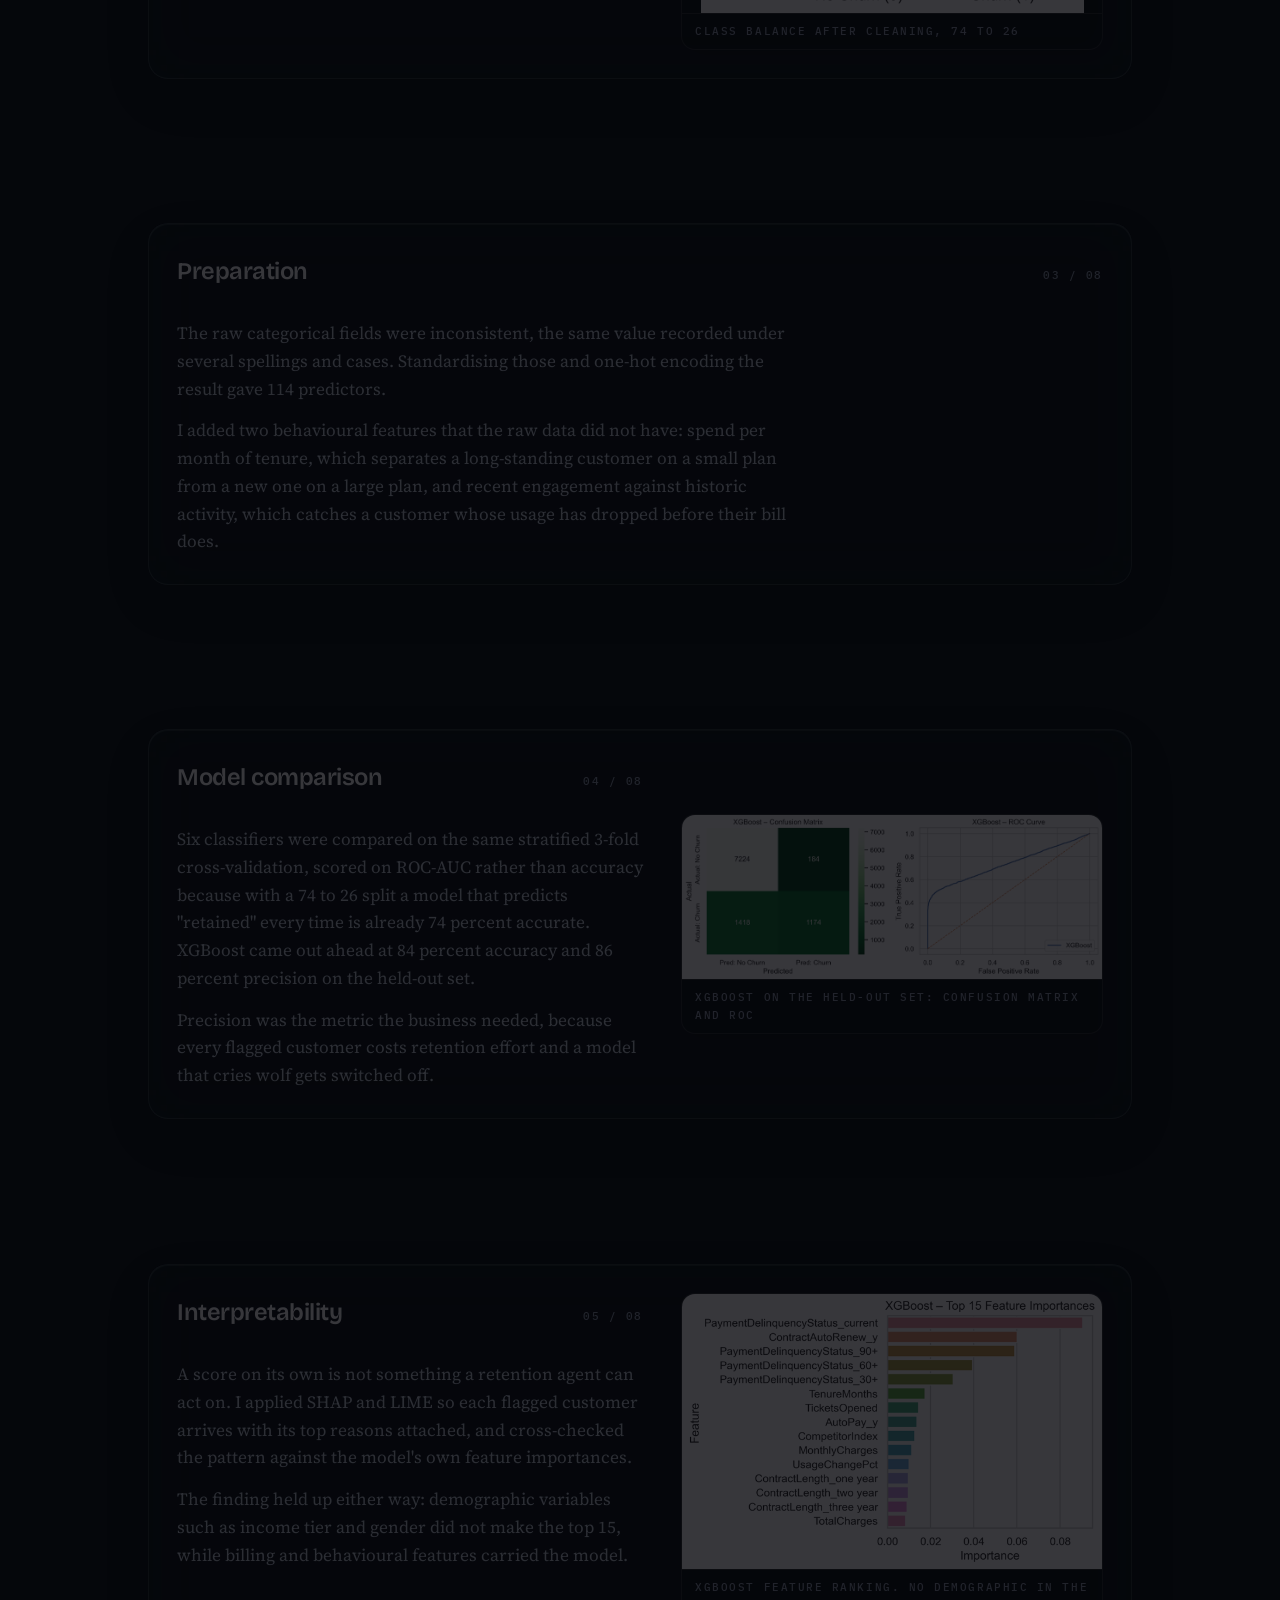
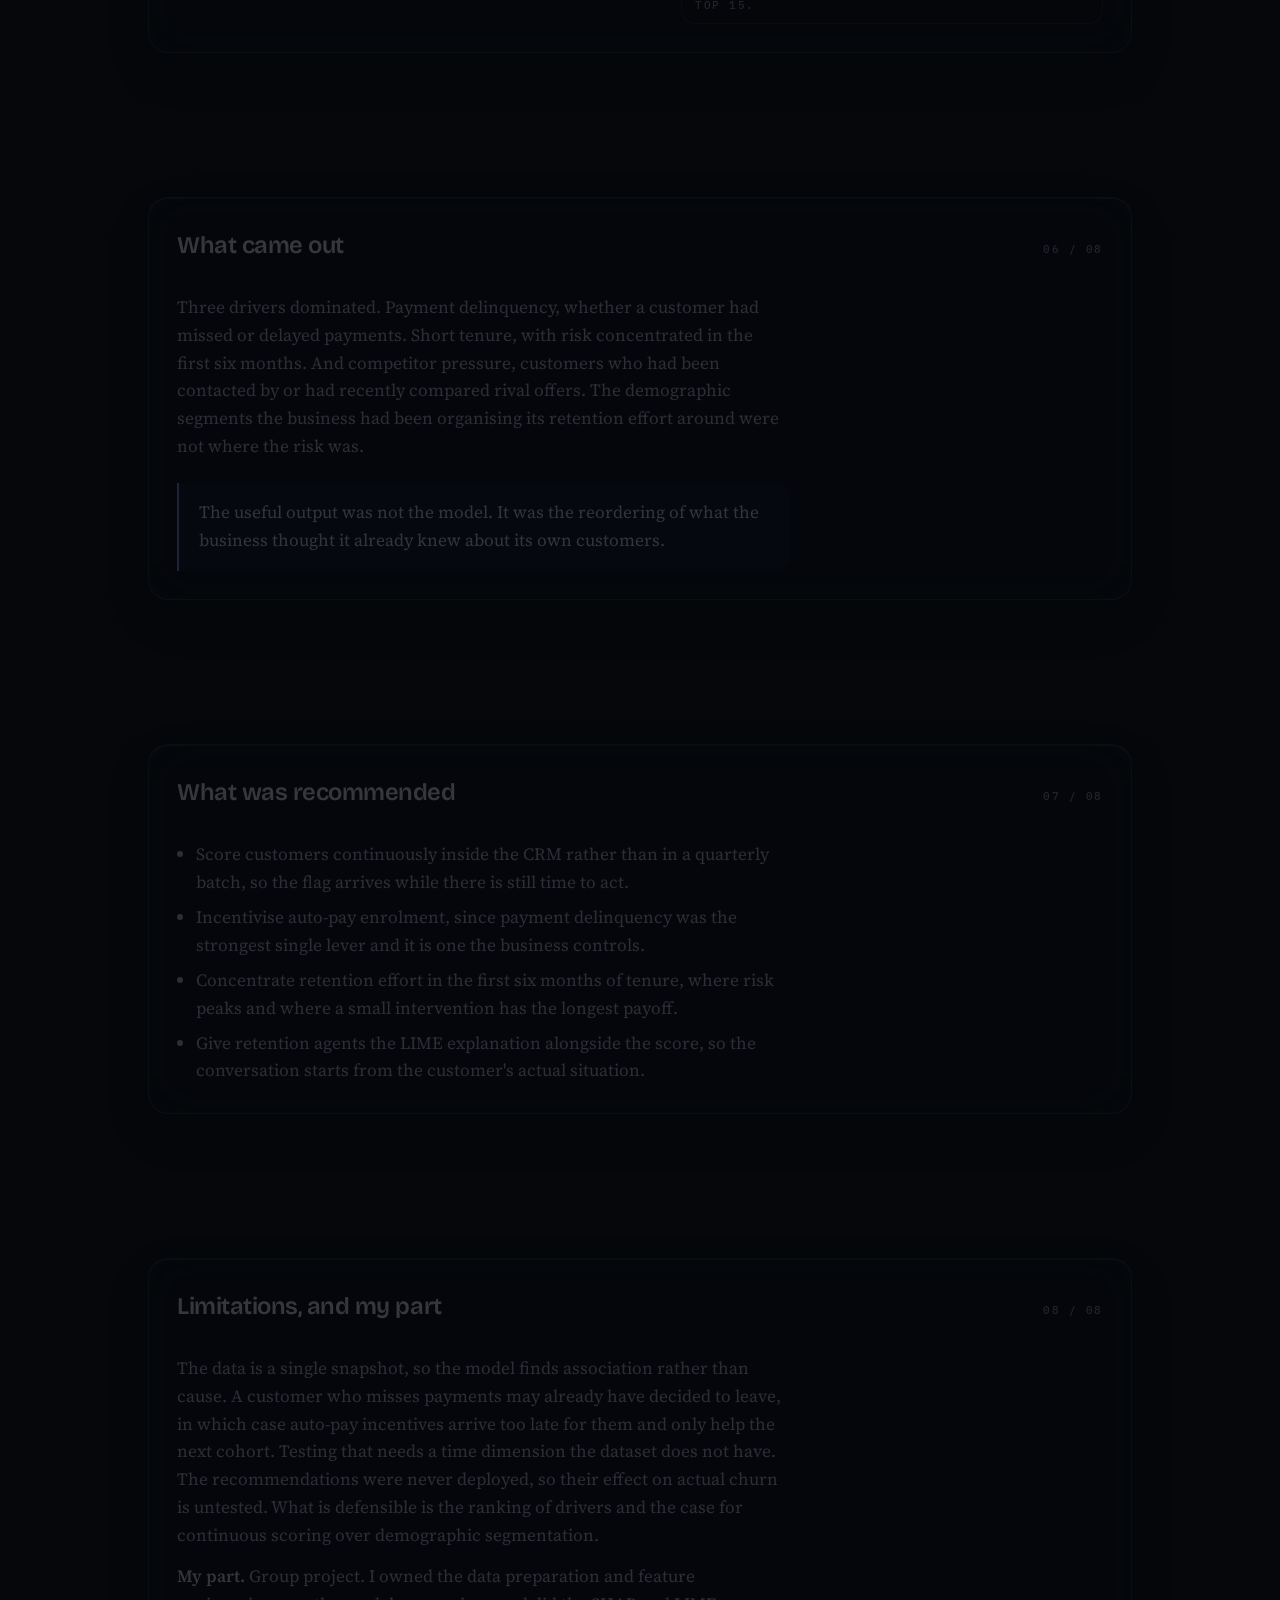
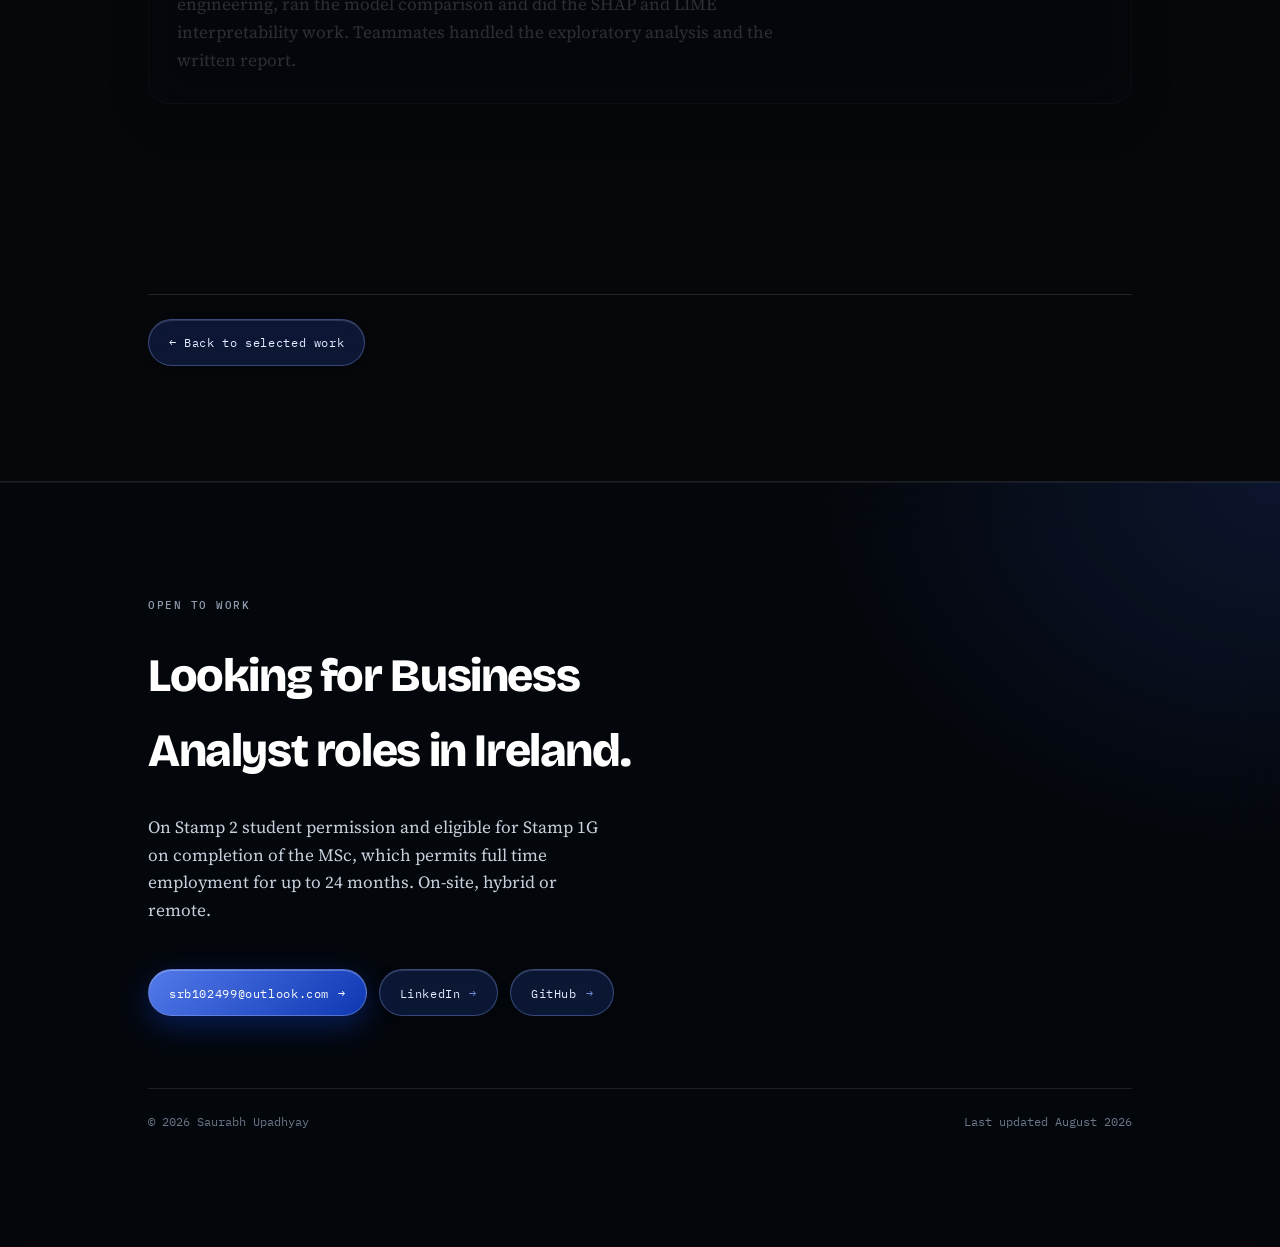
==== commit f779a1ef: "Enhance site functionality and aesthetics - Improved scroll behavior and image lightbox functionalit" ====
--- a/projects/churn/index.html
+++ b/projects/churn/index.html
@@ -15,16 +15,17 @@
 <meta property="og:image" content="https://srb1024.github.io/assets/img/og-card.png">
 <meta name="twitter:card" content="summary_large_image">
 
-<link rel="icon" href="data:image/svg+xml,%3Csvg xmlns='http://www.w3.org/2000/svg' viewBox='0 0 64 64'%3E%3Crect width='64' height='64' rx='10' fill='%23101E33'/%3E%3Ctext x='32' y='43' font-family='system-ui,sans-serif' font-size='28' font-weight='700' text-anchor='middle' fill='%23ffffff'%3ESU%3C/text%3E%3C/svg%3E">
+<link rel="icon" href="data:image/svg+xml,%3Csvg xmlns='http://www.w3.org/2000/svg' viewBox='0 0 64 64'%3E%3Crect width='64' height='64' rx='10' fill='%23101E33'/%3E%3Ctext x='32' y='43' font-family='system-ui,sans-serif' font-size='28' font-weight='700' text-anchor='middle' fill='%23ffffff'%3ESRB%3C/text%3E%3C/svg%3E">
 
 <link rel="preconnect" href="https://fonts.googleapis.com">
 <link rel="preconnect" href="https://fonts.gstatic.com" crossorigin>
 <link href="https://fonts.googleapis.com/css2?family=Bricolage+Grotesque:opsz,wght@12..96,400;12..96,600;12..96,800&family=Source+Serif+4:ital,opsz,wght@0,8..60,400;0,8..60,600;1,8..60,400&family=IBM+Plex+Mono:wght@400;500&display=swap" rel="stylesheet">
 <link rel="stylesheet" href="/assets/css/site.css">
-<!-- Applies the cached palette before first paint, so a return visit never
-     flashes the fallback colours. theme.js refreshes it in the background. -->
+
+<!-- Applies the cached palette before first paint so a return visit never
+     flashes the fallback colours. theme.js refreshes it after load. -->
 <script>
-(function(){try{var k='palette:1:'+getComputedStyle(document.documentElement).getPropertyValue('--bg-src').trim().replace(/url\((['"]?)(.*?)\1\)/,'$2');var v=localStorage.getItem(k);if(v){v=JSON.parse(v);for(var n in v){document.documentElement.style.setProperty(n,v[n]);}}}catch(e){}})();
+(function(){try{var k='palette:2:'+getComputedStyle(document.documentElement).getPropertyValue('--bg-src').trim().replace(/url\((['"]?)(.*?)\1\)/,'$2');var v=localStorage.getItem(k);if(v){v=JSON.parse(v);for(var n in v){document.documentElement.style.setProperty(n,v[n]);}}}catch(e){}})();
 </script>
 <script src="/assets/js/theme.js" defer></script>
 </head>
@@ -87,6 +88,8 @@
             <h3>The data, and why it is not here</h3>
             <p class="tag">02 / 08</p>
           </div>
+
+          <!-- Hides itself until the file is in place, see site.js -->
           <figure class="entry__shot" data-optional-wrap>
             <img src="/assets/img/churn-class-balance.png" alt="Bar chart of the cleaned dataset: about 37,000 retained customers against about 13,000 churned" loading="lazy" data-optional>
             <figcaption class="tag">Class balance after cleaning, 74 to 26</figcaption>
@@ -126,6 +129,7 @@
             <h3>Model comparison</h3>
             <p class="tag">04 / 08</p>
           </div>
+
           <figure class="entry__shot" data-optional-wrap>
             <img src="/assets/img/churn-xgboost-confusion-roc.png" alt="XGBoost confusion matrix and ROC curve on the held-out set" loading="lazy" data-optional>
             <figcaption class="tag">XGBoost on the held-out set: confusion matrix and ROC</figcaption>
@@ -147,6 +151,7 @@
             <h3>Interpretability</h3>
             <p class="tag">05 / 08</p>
           </div>
+
           <figure class="entry__shot" data-optional-wrap>
             <img src="/assets/img/churn-xgboost-importance.png" alt="XGBoost feature importance ranking, topped by payment delinquency status, with no demographic feature in the top 15" loading="lazy" data-optional>
             <figcaption class="tag">XGBoost feature ranking. No demographic in the top 15.</figcaption>
@@ -230,11 +235,11 @@
     <p class="tag" style="margin:0 0 1.5rem">Open to work</p>
     <h2>Looking for Business Analyst roles in Ireland.</h2>
     <p>
-      Eligible for Stamp 1G graduate permission on completion of the MSc. On-site,
-      hybrid or remote.
+      On Stamp 2 student permission and eligible for Stamp 1G on completion of the MSc, which
+      permits full time employment for up to 24 months. On-site, hybrid or remote.
     </p>
     <div class="actions">
-      <a class="btn" href="mailto:srb102499@outlook.com">srb102499@outlook.com <i>&rarr;</i></a>
+      <a class="btn btn--lead" href="mailto:srb102499@outlook.com">srb102499@outlook.com <i>&rarr;</i></a>
       <a class="btn" href="https://www.linkedin.com/in/srb1024" target="_blank" rel="noopener">LinkedIn <i>&rarr;</i></a>
       <a class="btn" href="https://github.com/srb1024" target="_blank" rel="noopener">GitHub <i>&rarr;</i></a>
     </div>
@@ -247,4 +252,4 @@
 
 <script src="/assets/js/site.js" defer></script>
 </body>
-</html>+</html>
--- a/assets/css/site.css
+++ b/assets/css/site.css
@@ -1,6 +1,6 @@
-/* srb1024.github.io : site stylesheet */
-
-/* Tokens */
+/* Site styles. Tokens first, then layout in the order the page uses them.
+   theme.js overwrites the colour tokens at runtime from the background photo. */
+
 :root{
   color-scheme:dark;
 
@@ -11,25 +11,23 @@
   --slate-light:#6B7787;
   --line:rgba(255,255,255,.12);
 
-  /* From the photograph. theme.js samples assets/img/bg.jpg on load and
-     overwrites all of these, so changing the image retunes the whole site.
-     The values here are the fallback if that fails or is switched off. */
+  /* Sampled from the photo by theme.js on load. These are the fallback. */
   --bg-src:url(/assets/img/bg.jpg);
   --blue:#3A6FE6;
   --blue-deep:#1E45B8;
   --blue-rim:#6D8DE2;
   --blue-bright:#4A7DF0;
   --gold:#D9A96F;
-  --signal:#7DA0F0;                    /* links, focus, highlights */
+  --signal:#7DA0F0;
   --blue-rgb:58,111,230;
   --blue-rim-rgb:109,141,226;
   --blue-deep-rgb:30,69,184;
   --gold-rgb:217,169,111;
   --signal-rgb:125,160,240;
   --signal-wash:rgba(var(--blue-rim-rgb),.20);
-  --scrim:0;                           /* darkens the photo behind text */
-
-  /* glass */
+  /* Darkens the photo behind text. theme.js raises it for bright images. */
+  --scrim:0;
+
   --glass:rgba(14,18,26,.52);
   --glass-strong:rgba(18,23,32,.66);
   --glass-edge:rgba(255,255,255,.14);
@@ -37,14 +35,12 @@
   --shadow-rest:0 1px 0 rgba(255,255,255,.10) inset,0 18px 50px rgba(0,0,0,.45),0 1px 2px rgba(0,0,0,.4);
   --shadow-lift:0 1px 0 rgba(255,255,255,.14) inset,0 28px 70px rgba(0,0,0,.55),0 2px 6px rgba(0,0,0,.4);
 
-  /* shape */
   --r-xs:4px;
   --r-sm:8px;
   --r-md:14px;
   --r-lg:20px;
   --r-full:999px;
 
-  /* motion */
   --ease:cubic-bezier(.22,.61,.36,1);
   --dur:.85s;
   --pin-top:5.5rem;
@@ -59,9 +55,6 @@
   --rhythm:clamp(4rem,9vw,7.5rem);
 }
 
-  /*Base and the photograph
-  The image sits on a fixed pseudo-element rather than as a fixed
-  background, because iOS ignores background-attachment: fixed. */
 *,*::before,*::after{box-sizing:border-box}
 html{
   -webkit-text-size-adjust:100%;
@@ -80,6 +73,8 @@
   font-optical-sizing:auto;
   -webkit-font-smoothing:antialiased;
 }
+/* The photo, on a fixed pseudo-element because iOS ignores
+   background-attachment: fixed. */
 body::before{
   content:"";position:fixed;inset:0;z-index:-1;pointer-events:none;
   background:
@@ -121,11 +116,11 @@
   color:var(--slate);
 }
 
-/* Motion */
 @keyframes rise{
   from{opacity:0;transform:translateY(18px)}
   to{opacity:1;transform:none}
 }
+/* site.js adds .reveal, so with JS off nothing is left hidden. */
 .reveal{
   opacity:0;
   transform:translateY(22px) scale(.985);
@@ -133,7 +128,6 @@
 }
 .reveal.is-shown{opacity:1;transform:none}
 
-/* Page intros play once on load, staggered */
 .hero__text > *,.hero__portrait,.case__head > *{
   animation:rise .9s var(--ease) both;
 }
@@ -144,7 +138,6 @@
 .hero .actions,.case__head > .case__lede{animation-delay:.42s}
 .case__head > .reframe{animation-delay:.55s}
 
-/* Masthead */
 .masthead{
   position:sticky;top:0;z-index:20;
   background:rgba(8,10,15,.45);
@@ -180,7 +173,6 @@
   .masthead nav a[data-optional]{display:none}
 }
 
-/* Page heads */
 .hero,.case__head{
   transform-origin:50% 0;
   transform:translateY(calc(var(--hx,0) * -56px)) scale(calc(1 - var(--hx,0) * .04));
@@ -226,8 +218,8 @@
   font-size:clamp(1.9rem,1.4rem + 2.6vw,3.2rem);
   line-height:1.06;letter-spacing:-.03em;margin-top:.6rem;max-width:20ch;
 }
-/* The underline under "real problem", coloured like the sphere's rim:
-   rim blue into the warm refraction at its edge. */
+
+/* Underline picks up the sphere's rim and the warm edge beside it. */
 .hero h1 em{font-style:normal;position:relative;white-space:nowrap}
 .hero h1 em::after{
   content:"";position:absolute;left:0;right:0;bottom:.06em;
@@ -248,7 +240,6 @@
 .hero__lede strong{font-weight:600;color:var(--ink)}
 .case__head .reframe{margin:clamp(2rem,5vw,3rem) 0 0;max-width:var(--prose)}
 
-/* Buttons */
 .actions{display:flex;flex-wrap:wrap;gap:.75rem;margin-top:clamp(2rem,5vw,2.75rem)}
 .btn{
   display:inline-flex;align-items:center;gap:.55rem;
@@ -286,7 +277,6 @@
 }
 .btn--lead i{color:#fff}
 
-/* Compact pill for the case study breadcrumb */
 .crumb{
   display:inline-flex;align-items:center;gap:.5rem;
   font-family:var(--mono);font-size:.72rem;letter-spacing:.06em;text-transform:uppercase;
@@ -301,7 +291,6 @@
 }
 .crumb:hover{background:rgba(var(--blue-rgb),.30);border-color:rgba(var(--blue-rim-rgb),.7);transform:translateY(-1px)}
 
-/* Section frame */
 .band{padding-block:var(--rhythm);border-top:1px solid var(--line)}
 .band__head{
   display:flex;align-items:baseline;justify-content:space-between;
@@ -320,7 +309,6 @@
 }
 .case__body{border-top:1px solid var(--line);padding-block:0 var(--rhythm)}
 
-/* Cards */
 .work{display:flex;flex-direction:column;gap:clamp(1.25rem,3vw,1.75rem)}
 
 .entry{
@@ -355,7 +343,6 @@
 }
 .entry__role .tag{margin-right:.6rem}
 
-/* Signature device: the reframe */
 .reframe{margin:0 0 1.6rem;border-left:2px solid rgba(255,255,255,.16);padding-left:clamp(1rem,3vw,1.5rem)}
 .reframe > div{display:grid;grid-template-columns:5.5rem 1fr;gap:.35rem 1rem;align-items:baseline}
 .reframe > div + div{margin-top:.9rem;padding-top:.9rem;border-top:1px dotted var(--line)}
@@ -371,7 +358,6 @@
 }
 @media (max-width:560px){.reframe > div{grid-template-columns:1fr;gap:.2rem}}
 
-/* Optional screenshot */
 .entry__shot{
   margin:0 0 1.6rem;
   border:1px solid rgba(255,255,255,.12);
@@ -414,7 +400,9 @@
   box-shadow:0 1px 0 rgba(255,255,255,.08) inset;
 }
 
-.entry__links{display:flex;flex-wrap:wrap;gap:1.4rem;margin-top:1.5rem}
+.entry__links{display:flex;flex-wrap:wrap;gap:.6rem;margin-top:1.6rem}
+.entry__links .btn{padding:.62rem 1.05rem;font-size:.74rem}
+
 .jump{
   font-family:var(--mono);font-size:.78rem;letter-spacing:.03em;
   color:var(--signal);text-decoration:none;
@@ -424,7 +412,8 @@
 .jump:hover{border-bottom-color:var(--signal)}
 .entry__note{font-family:var(--mono);font-size:.72rem;color:var(--slate-light);margin-top:1.5rem}
 
-/* Pinned stack */
+/* Pinned stack. site.js sets --enter, --cover, --fade and --exit per card from
+   scroll position; the transforms below only read them. */
 .work.is-stacked{gap:26vh}
 .work--case.is-stacked{gap:16vh}
 .work.is-stacked .entry:last-child{margin-bottom:22vh}
@@ -443,9 +432,36 @@
   box-shadow:var(--shadow-rest);
   transition:box-shadow .6s var(--ease),background .4s var(--ease);
 }
-/* Once a card is fully behind the active one, or has exited, take it out of
-   the way entirely so nothing invisible is left to hover or tab through */
+
+/* Hidden, not just transparent, so a covered card can't be hovered or tabbed. */
 .work.is-stacked .entry.is-hidden{visibility:hidden}
+
+.work.is-tight .entry,
+/* Fallback spacing for when a card is too tall to pin. site.js measures at
+   normal spacing, applies this, measures again, and only then gives up. */
+.work.is-tight .entry:hover{padding:clamp(1rem,2vw,1.4rem)}
+.work.is-tight .entry__top{margin-bottom:1rem}
+.work.is-tight .reframe{margin-bottom:1.1rem}
+.work.is-tight .reframe > div + div{margin-top:.7rem;padding-top:.7rem}
+.work.is-tight .entry__shot{margin-bottom:1.1rem}
+.work.is-tight .chips{margin-top:1rem}
+.work.is-tight .entry__links{margin-top:1rem}
+.work.is-tight .entry__links .btn{padding:.48rem .9rem;font-size:.72rem}
+.work.is-tight .reframe{padding-left:1rem}
+.work.is-tight .reframe > div{grid-template-columns:4rem 1fr;gap:.3rem .8rem}
+.work.is-tight .entry__top h3{font-size:1.22rem}
+.work.is-tight .entry__role{font-size:.72rem}
+.work.is-tight .reframe .found{font-size:1.02rem;line-height:1.36}
+
+.work.is-tight{--pin-top:4.5rem}
+
+.work.is-tight .entry:has(.entry__shot){grid-template-columns:minmax(0,1.55fr) minmax(0,.75fr)}
+.work.is-tight .reframe{padding-left:1rem}
+.work.is-tight .reframe > div{grid-template-columns:4rem 1fr;gap:.3rem .8rem}
+.work.is-tight .entry__top h3{font-size:1.22rem}
+.work.is-tight .entry__role{font-size:.72rem}
+.work.is-tight .reframe .found{font-size:1.02rem;line-height:1.36}
+.work.is-tight{--pin-top:4.5rem}
 
 @media (min-width:900px){
   .work.is-stacked .entry:has(.entry__shot){
@@ -458,6 +474,13 @@
   .work.is-stacked .entry:has(.entry__shot) > .entry__shot{
     grid-column:2;grid-row:1 / span 10;align-self:center;margin:0;
   }
+
+  /* Wider text column: the screenshots are short, and a narrow column is what
+     forces titles and role lines onto extra rows. Must stay after the rule
+     above, same specificity so source order decides. */
+  .work.is-tight .entry:has(.entry__shot){
+    grid-template-columns:minmax(0,1.55fr) minmax(0,.75fr);
+  }
   .work.is-stacked .entry__shot img{
     width:auto;max-width:100%;height:auto;
     max-height:calc(100vh - var(--pin-top) - 11rem);
@@ -465,28 +488,74 @@
   }
 }
 
-/* Background / experience */
-.roles{display:grid;grid-template-columns:minmax(0,20rem) minmax(0,1fr);gap:clamp(1.5rem,5vw,4rem)}
+.roles__card{
+  padding:clamp(1.5rem,4vw,2.75rem);
+  border-radius:24px;
+  background:rgba(10,13,20,.66);
+  border:1px solid rgba(255,255,255,.12);
+  -webkit-backdrop-filter:blur(28px) saturate(150%);
+  backdrop-filter:blur(28px) saturate(150%);
+  box-shadow:0 1px 0 rgba(255,255,255,.09) inset,0 24px 64px rgba(0,0,0,.48);
+}
+
+.roles{display:grid;grid-template-columns:minmax(0,19rem) minmax(0,1fr);gap:clamp(1.5rem,4vw,3rem)}
 @media (max-width:820px){.roles{grid-template-columns:1fr;gap:1.75rem}}
 
-.roles__side h3{
-  font-family:var(--display);font-weight:600;font-size:1.35rem;
-  letter-spacing:-.02em;margin:.4rem 0 .3rem;color:#fff;
-}
-.stint{margin-top:1.4rem;padding-top:1.1rem;border-top:1px solid var(--line)}
+.roles__side{
+  position:relative;
+  align-self:start;
+  padding:1.25rem 1.25rem 1.4rem;
+  border-radius:var(--r-md);
+  background:rgba(255,255,255,.045);
+  border:1px solid rgba(255,255,255,.08);
+}
+.roles__side > .tag{margin:0 0 .35rem}
+
+.stint{
+  position:relative;margin-top:1.15rem;padding-top:1.05rem;padding-left:1.15rem;
+  border-top:1px solid var(--line);
+
+  --dot-y:calc(1.05rem + .15rem + .81 * .95rem);
+}
+.stint:first-of-type{
+  border-top:0;margin-top:.5rem;padding-top:0;
+  --dot-y:calc(.15rem + .81 * .95rem);
+}
+
+/* Rail down to the next marker: the gap, that entry's padding, then half its
+   title's line box. */
+.stint::before{
+  content:"";position:absolute;left:3px;top:var(--dot-y);width:1px;
+
+  bottom:calc(-1.15rem - 1.05rem - .15rem - .81 * .95rem);
+  background:linear-gradient(180deg,rgba(var(--blue-rim-rgb),.5),rgba(var(--blue-rim-rgb),.12));
+}
+.stint:last-child::before{display:none}
+
 .stint p{margin:.15rem 0 0;font-size:.95rem}
-.stint p:first-of-type{font-weight:600}
-.roles__main p{margin:0;color:var(--ink-soft);max-width:var(--prose)}
+
+.stint p:first-of-type{position:relative;font-weight:600;color:var(--ink)}
+/* Marker hangs off the title so it stays level however the line below wraps. */
+.stint p:first-of-type::before{
+  content:"";position:absolute;left:-1.15rem;top:.81em;
+  width:7px;height:7px;margin-top:-3.5px;border-radius:50%;
+  background:var(--blue-rim);
+  box-shadow:0 0 0 3px rgba(var(--blue-rgb),.18),0 0 12px rgba(var(--blue-rim-rgb),.5);
+}
+
+.roles__main p{margin:0;color:var(--ink);max-width:var(--prose)}
 .roles__main p + p{margin-top:1rem}
-.roles__main .pivot{color:var(--ink);font-size:1.06em}
-
-/* Case study end */
+.roles__main .pivot{
+  color:#fff;font-size:1.08em;
+  padding-bottom:1.1rem;margin-bottom:.15rem;
+  border-bottom:1px solid var(--line);
+}
+
 .case__nav{
   margin-top:clamp(2rem,5vw,3rem);padding-top:1.5rem;border-top:1px solid var(--line);
   display:flex;flex-wrap:wrap;gap:.75rem;
 }
 
-/* Contact / closing */
 .closing{
   padding-block:var(--rhythm);
   background:
@@ -511,7 +580,7 @@
   display:flex;flex-wrap:wrap;gap:.5rem 1.5rem;justify-content:space-between;
 }
 
-/* Lightbox */
+/* Lightbox. site.js builds the markup and sizes the image. */
 .entry__shot img,.figure img{cursor:zoom-in}
 .entry__shot img:focus-visible{outline:2px solid var(--signal);outline-offset:2px}
 
@@ -560,26 +629,26 @@
   .lightbox__figure{transform:none}
 }
 
-/* Phones */
 @media (max-width:640px){
   :root{--glass-blur:16px}
 }
 
-/* Fallbacks */
+/* Solid surfaces where the blur is unavailable or unwanted. */
 @supports not ((backdrop-filter:blur(1px)) or (-webkit-backdrop-filter:blur(1px))){
   .masthead{background:rgba(8,10,15,.94)}
   .entry{background:rgba(14,18,26,.94)}
+  .roles__card{background:rgba(10,13,20,.97)}
   .btn,.crumb{background:rgba(var(--blue-deep-rgb),.92)}
   .closing{background:rgba(5,7,11,.96)}
 }
 @media (prefers-reduced-transparency:reduce){
   .masthead{background:#0B0E14;-webkit-backdrop-filter:none;backdrop-filter:none}
   .entry{background:#12161E;-webkit-backdrop-filter:none;backdrop-filter:none}
+  .roles__card{background:#0D111A;-webkit-backdrop-filter:none;backdrop-filter:none}
   .btn,.crumb{background:var(--blue-deep);-webkit-backdrop-filter:none;backdrop-filter:none}
   .closing{background:#07090E;-webkit-backdrop-filter:none;backdrop-filter:none}
 }
 
-/* Reduced motion */
 @media (prefers-reduced-motion:reduce){
   html{scroll-behavior:auto}
   *,*::before,*::after{animation-duration:.01ms!important;animation-iteration-count:1!important;transition-duration:.01ms!important}
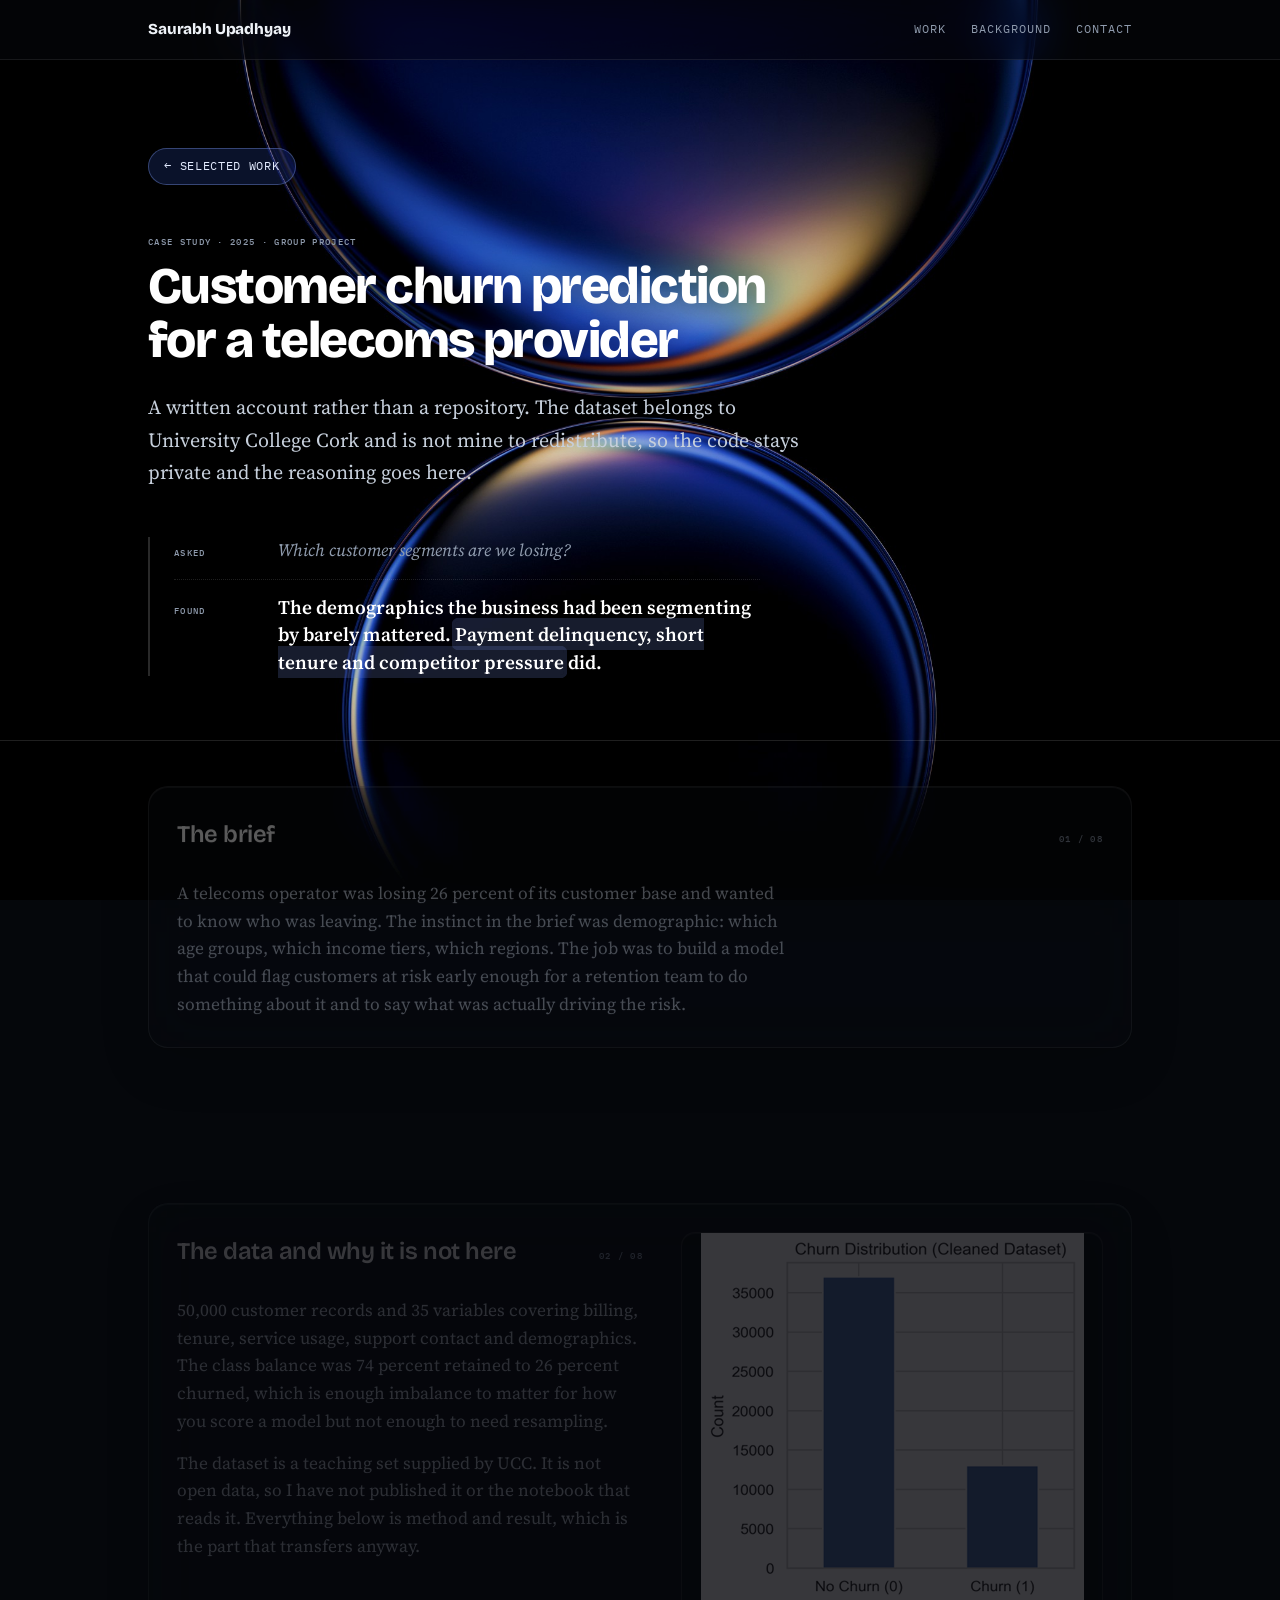
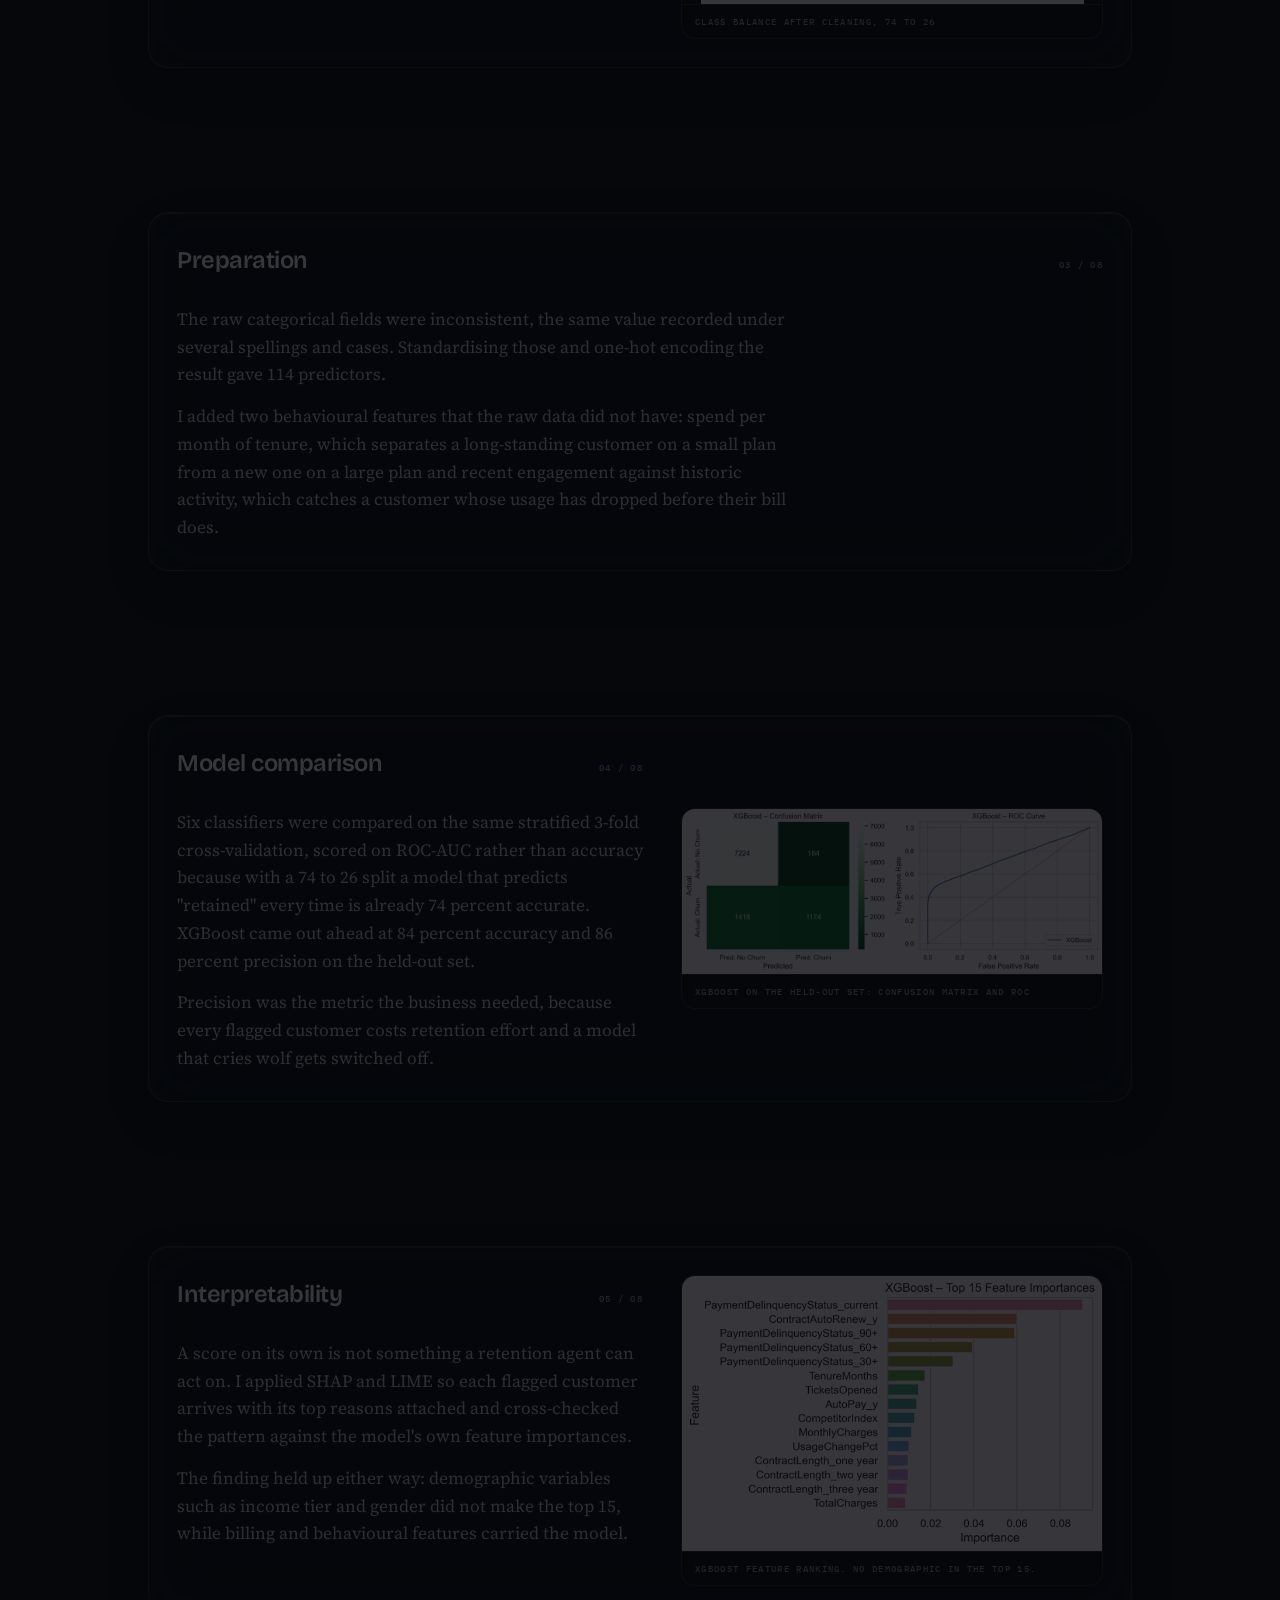
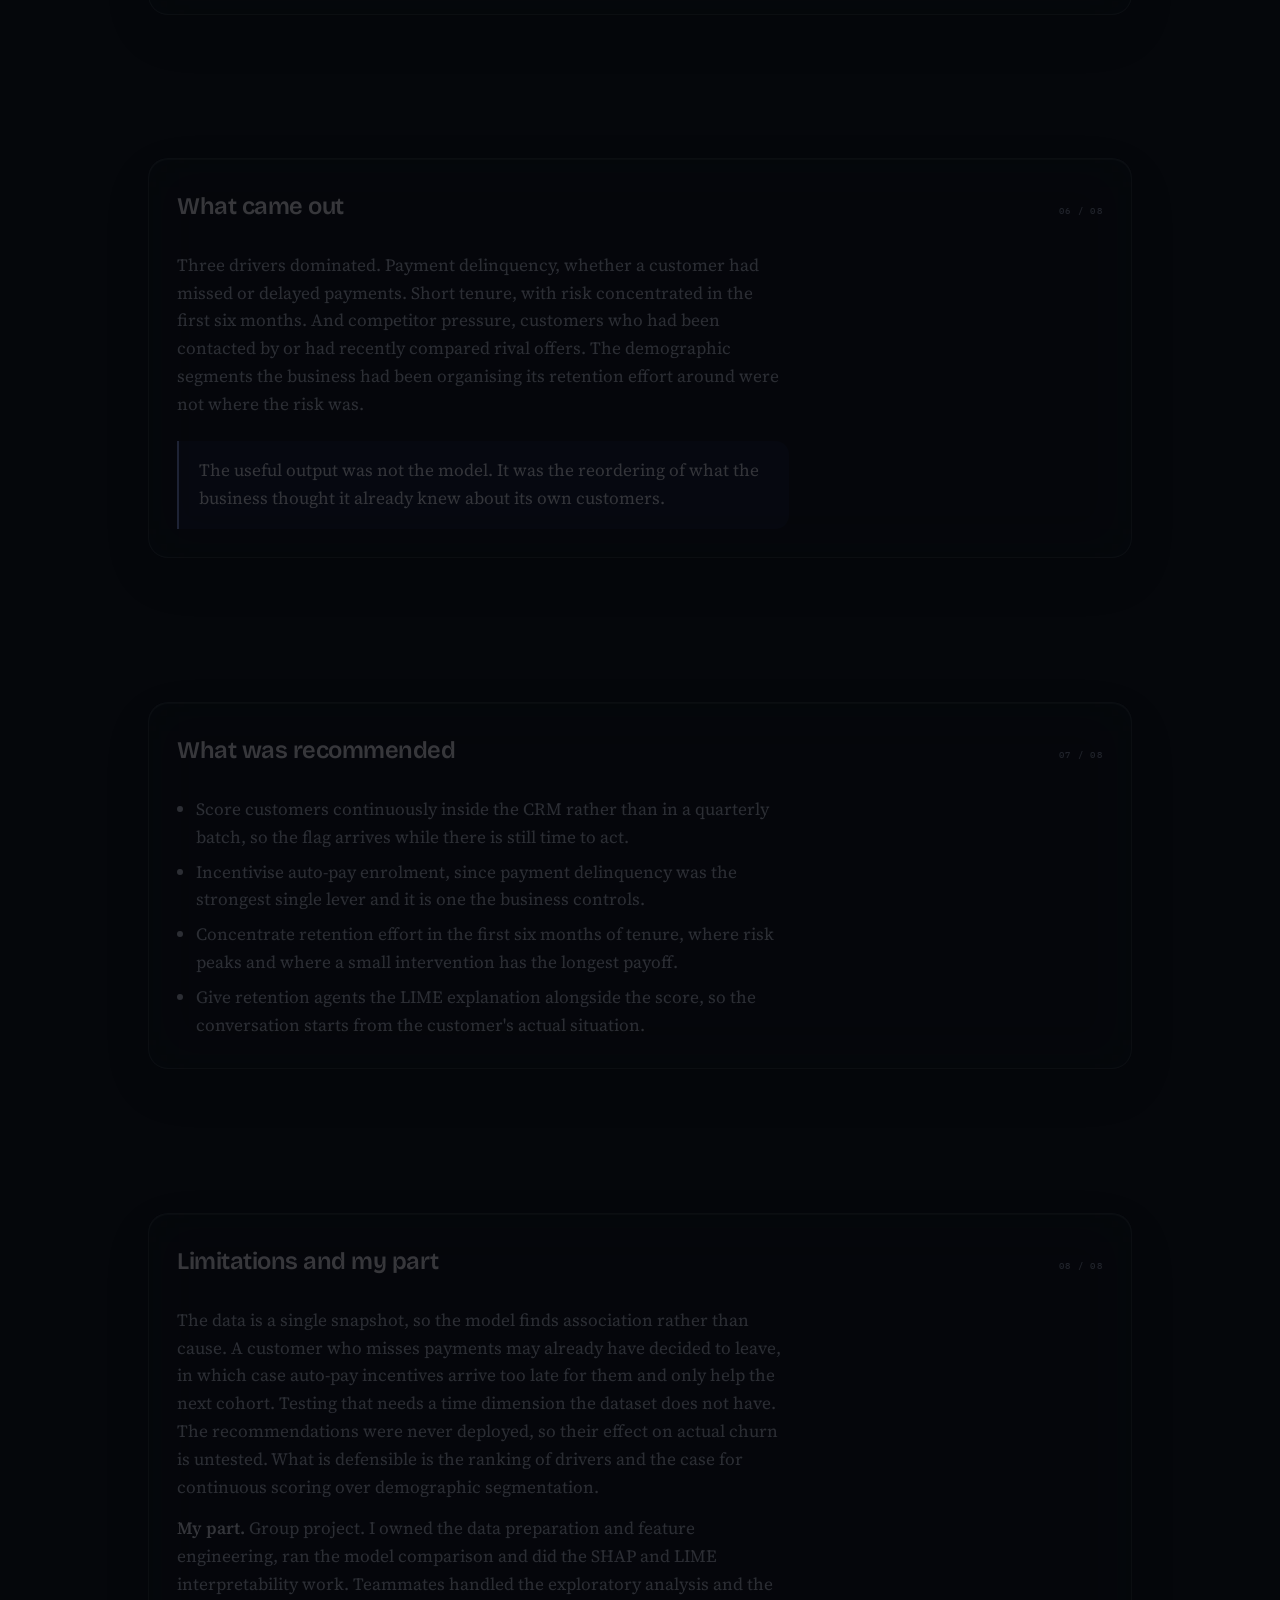
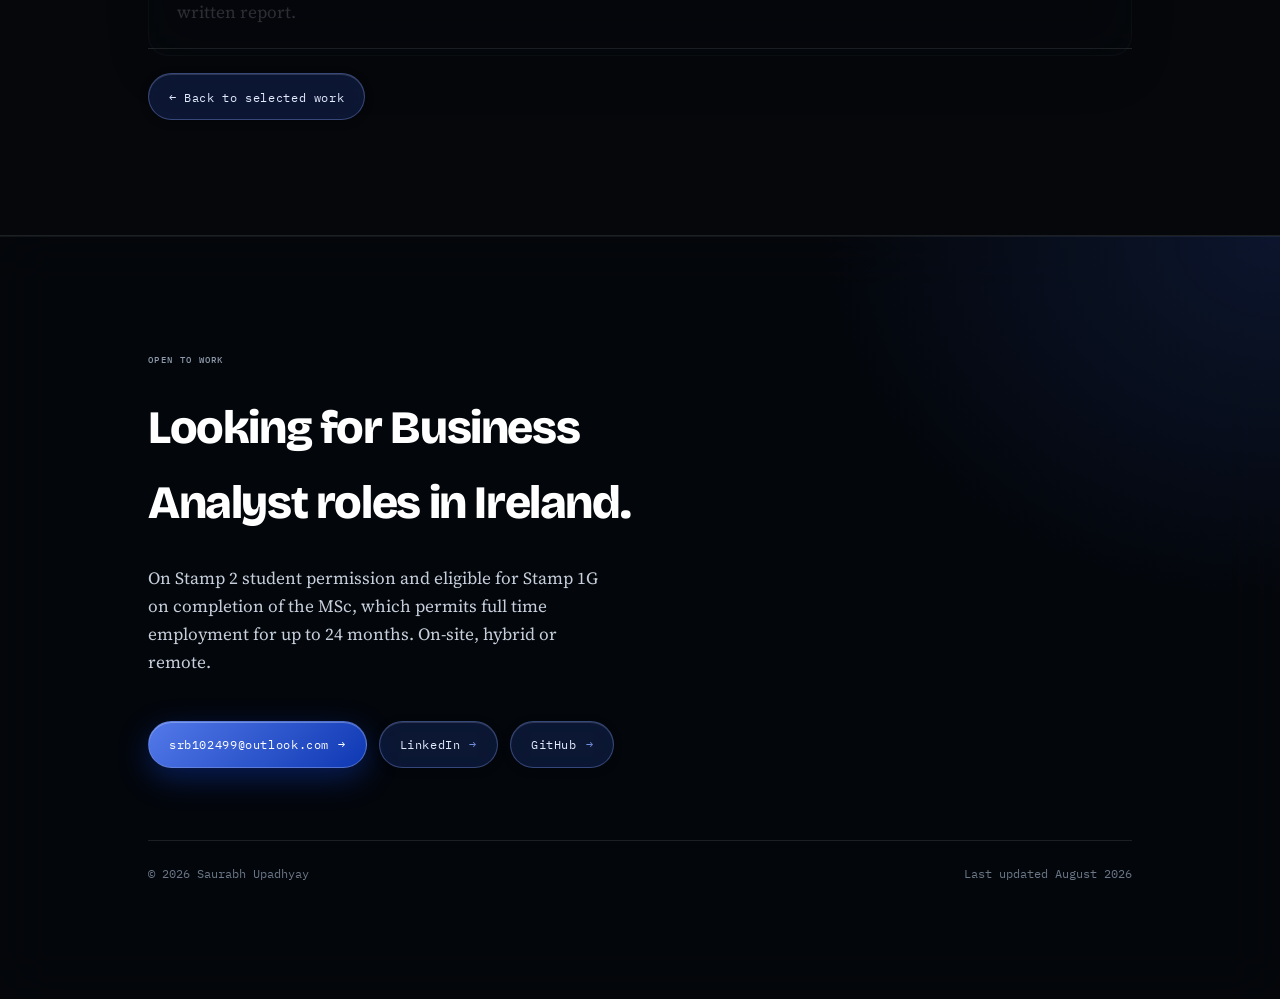
==== commit 40ece75d: "Add Urban Moonlight project: Update README, add new images, and enhance site structure" ====
--- a/projects/churn/index.html
+++ b/projects/churn/index.html
@@ -78,14 +78,14 @@
             A telecoms operator was losing 26 percent of its customer base and wanted to know who was
             leaving. The instinct in the brief was demographic: which age groups, which income tiers,
             which regions. The job was to build a model that could flag customers at risk early enough
-            for a retention team to do something about it, and to say what was actually driving the
+            for a retention team to do something about it and to say what was actually driving the
             risk.
           </p>
         </article>
 
         <article class="entry">
           <div class="entry__top">
-            <h3>The data, and why it is not here</h3>
+            <h3>The data and why it is not here</h3>
             <p class="tag">02 / 08</p>
           </div>
 
@@ -118,7 +118,7 @@
           </p>
           <p class="entry__body">
             I added two behavioural features that the raw data did not have: spend per month of tenure,
-            which separates a long-standing customer on a small plan from a new one on a large plan, and
+            which separates a long-standing customer on a small plan from a new one on a large plan and
             recent engagement against historic activity, which catches a customer whose usage has
             dropped before their bill does.
           </p>
@@ -158,7 +158,7 @@
           </figure>
           <p class="entry__body">
             A score on its own is not something a retention agent can act on. I applied SHAP and LIME
-            so each flagged customer arrives with its top reasons attached, and cross-checked the
+            so each flagged customer arrives with its top reasons attached and cross-checked the
             pattern against the model's own feature importances.
           </p>
           <p class="entry__body">
@@ -202,7 +202,7 @@
 
         <article class="entry">
           <div class="entry__top">
-            <h3>Limitations, and my part</h3>
+            <h3>Limitations and my part</h3>
             <p class="tag">08 / 08</p>
           </div>
           <p class="entry__body">
--- a/assets/css/site.css
+++ b/assets/css/site.css
@@ -109,10 +109,19 @@
 
 .tag{
   font-family:var(--mono);
-  font-size:.688rem;
+  font-size:.588rem;
   font-weight:500;
   letter-spacing:.14em;
   text-transform:uppercase;
+  color:var(--slate);
+}
+
+.tag2{
+  font-family:var(--mono);
+  font-size:.588rem;
+  font-weight:500;
+  letter-spacing:.14em;
+  text-transform:capitalize;
   color:var(--slate);
 }
 
@@ -291,7 +300,7 @@
 }
 .crumb:hover{background:rgba(var(--blue-rgb),.30);border-color:rgba(var(--blue-rim-rgb),.7);transform:translateY(-1px)}
 
-.band{padding-block:var(--rhythm);border-top:1px solid var(--line)}
+.band{padding-block:var(--rhythm)}
 .band__head{
   display:flex;align-items:baseline;justify-content:space-between;
   gap:1.5rem;margin-bottom:clamp(2.25rem,5vw,3.25rem);
@@ -308,6 +317,7 @@
   .band__head p{text-align:left}
 }
 .case__body{border-top:1px solid var(--line);padding-block:0 var(--rhythm)}
+.band:has(.work.is-stacked){padding-bottom:0}
 
 .work{display:flex;flex-direction:column;gap:clamp(1.25rem,3vw,1.75rem)}
 
@@ -513,14 +523,18 @@
 
 .stint{
   position:relative;margin-top:1.15rem;padding-top:1.05rem;padding-left:1.15rem;
-  border-top:1px solid var(--line);
 
   --dot-y:calc(1.05rem + .15rem + .81 * .95rem);
 }
+.stint::after{
+  content:"";position:absolute;top:0;left:1.15rem;right:.85rem;height:1px;
+  background:var(--line);
+}
 .stint:first-of-type{
-  border-top:0;margin-top:.5rem;padding-top:0;
+  margin-top:.5rem;padding-top:0;
   --dot-y:calc(.15rem + .81 * .95rem);
 }
+.stint:first-of-type::after{display:none}
 
 /* Rail down to the next marker: the gap, that entry's padding, then half its
    title's line box. */
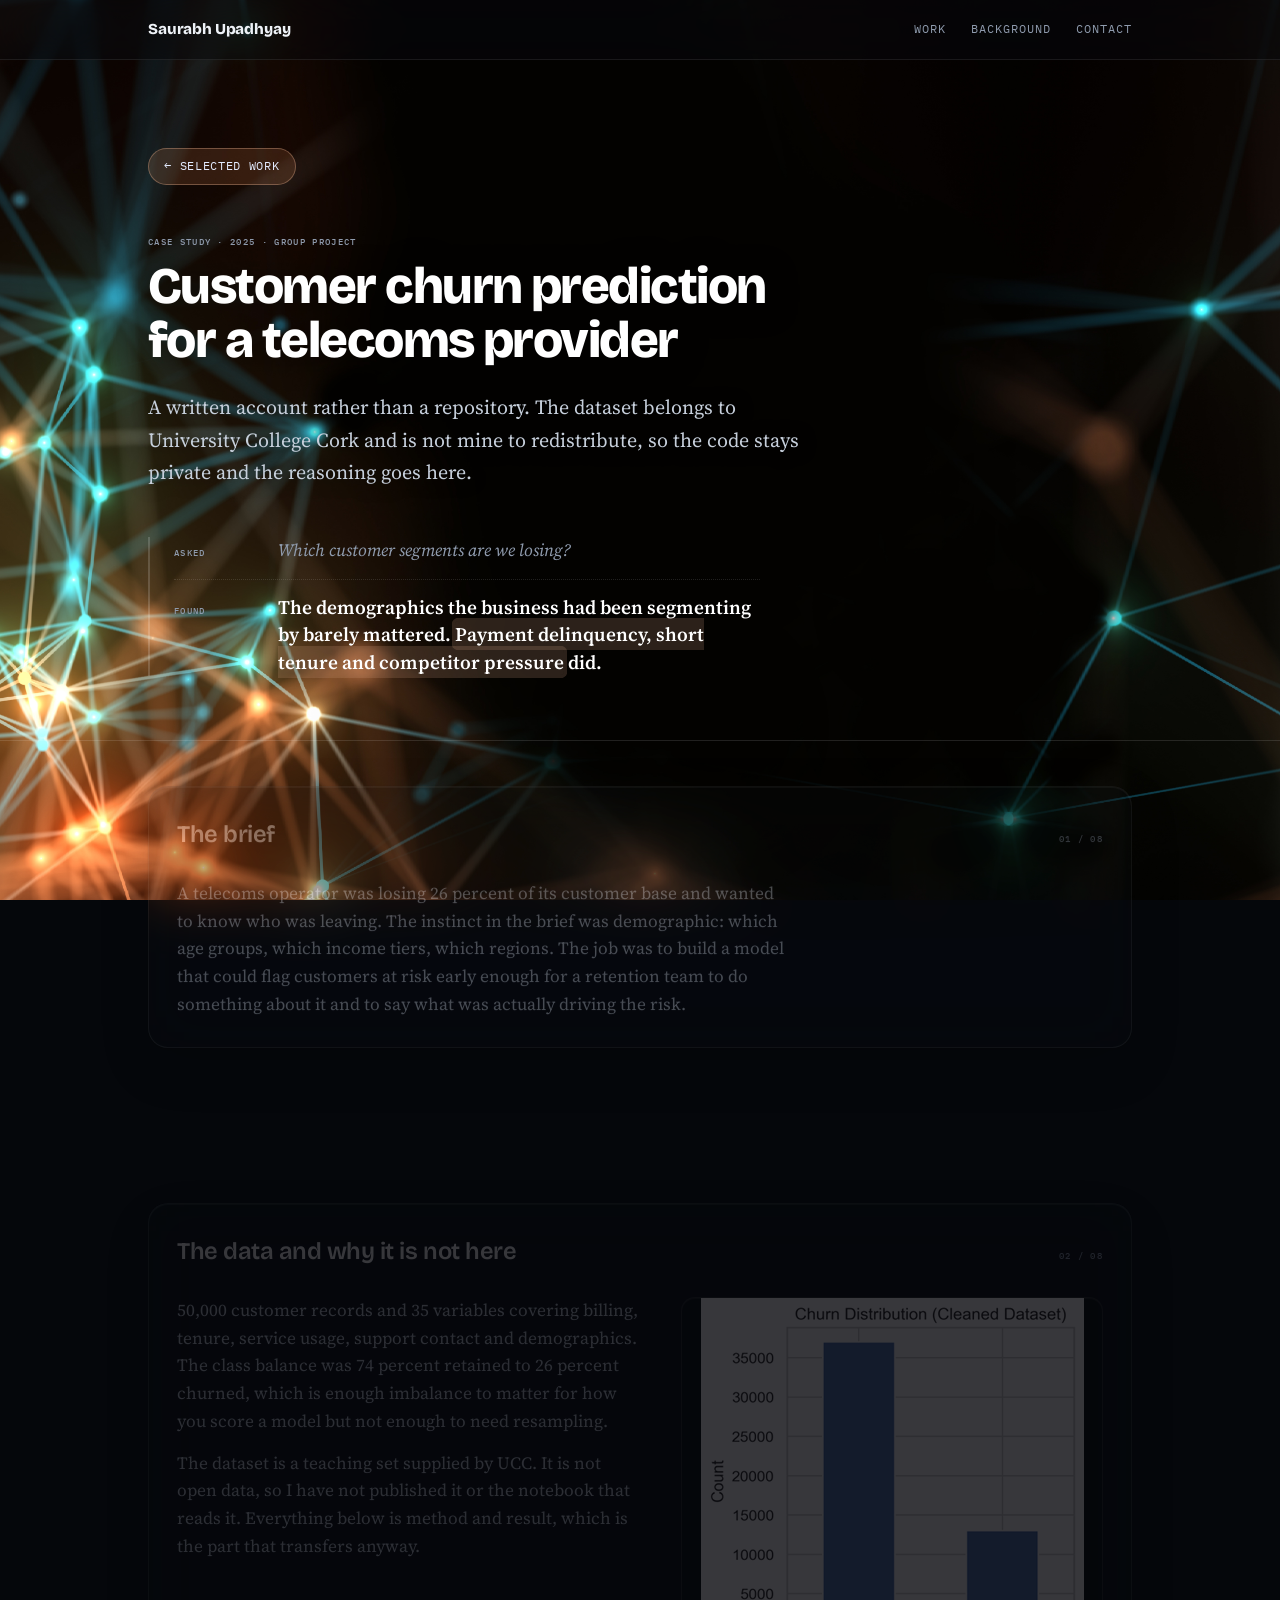
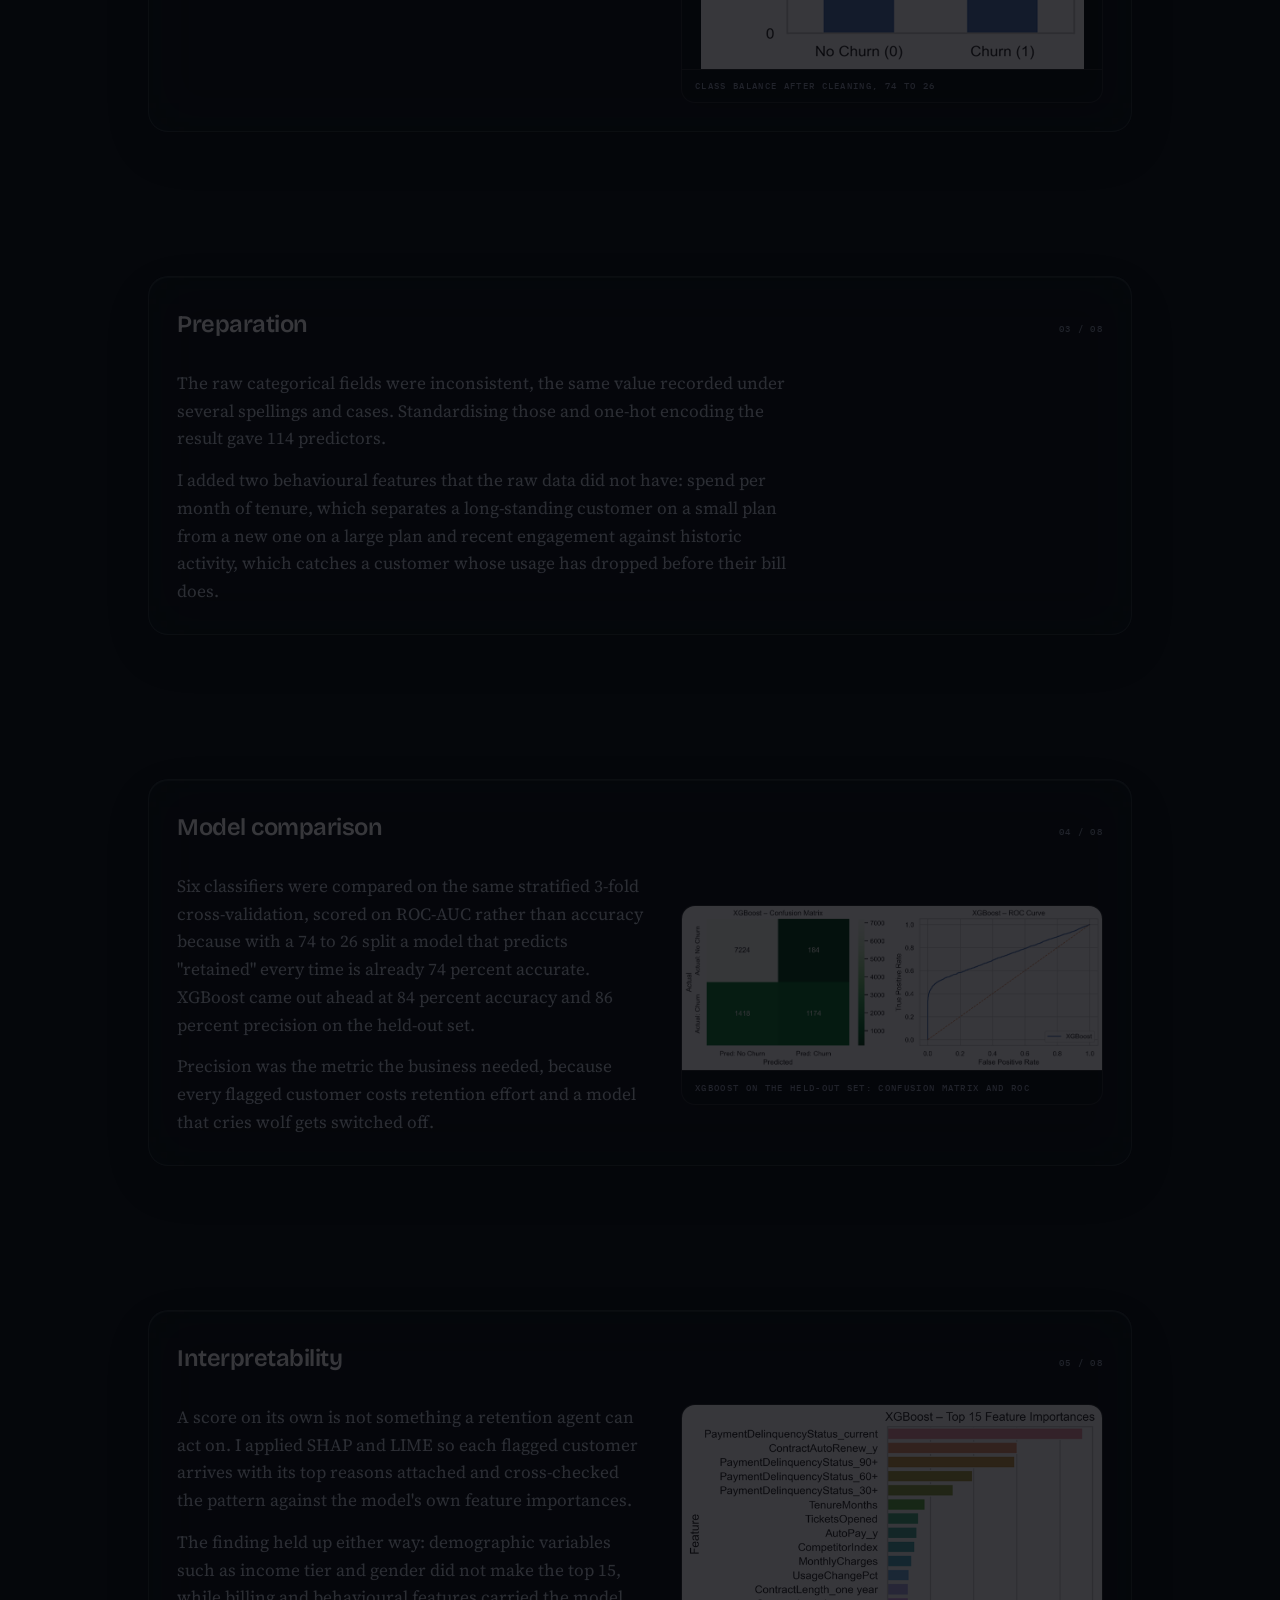
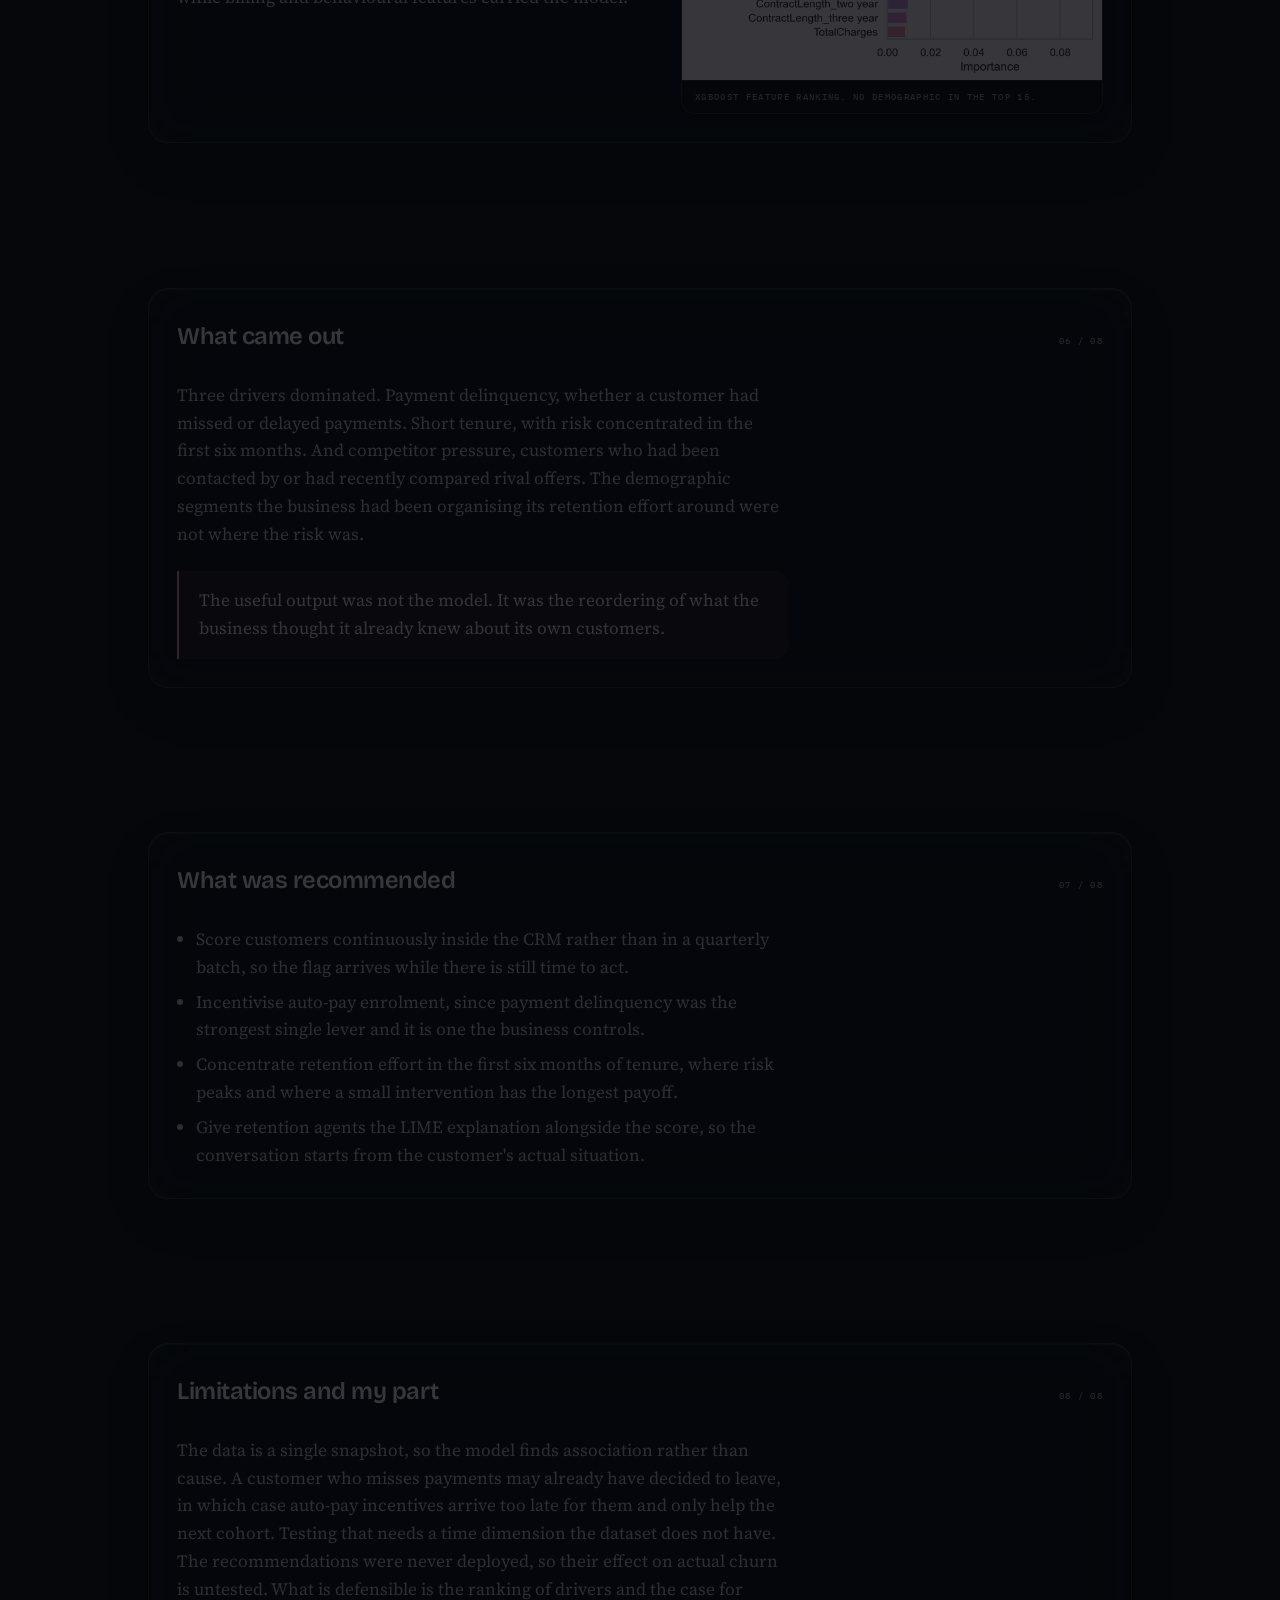
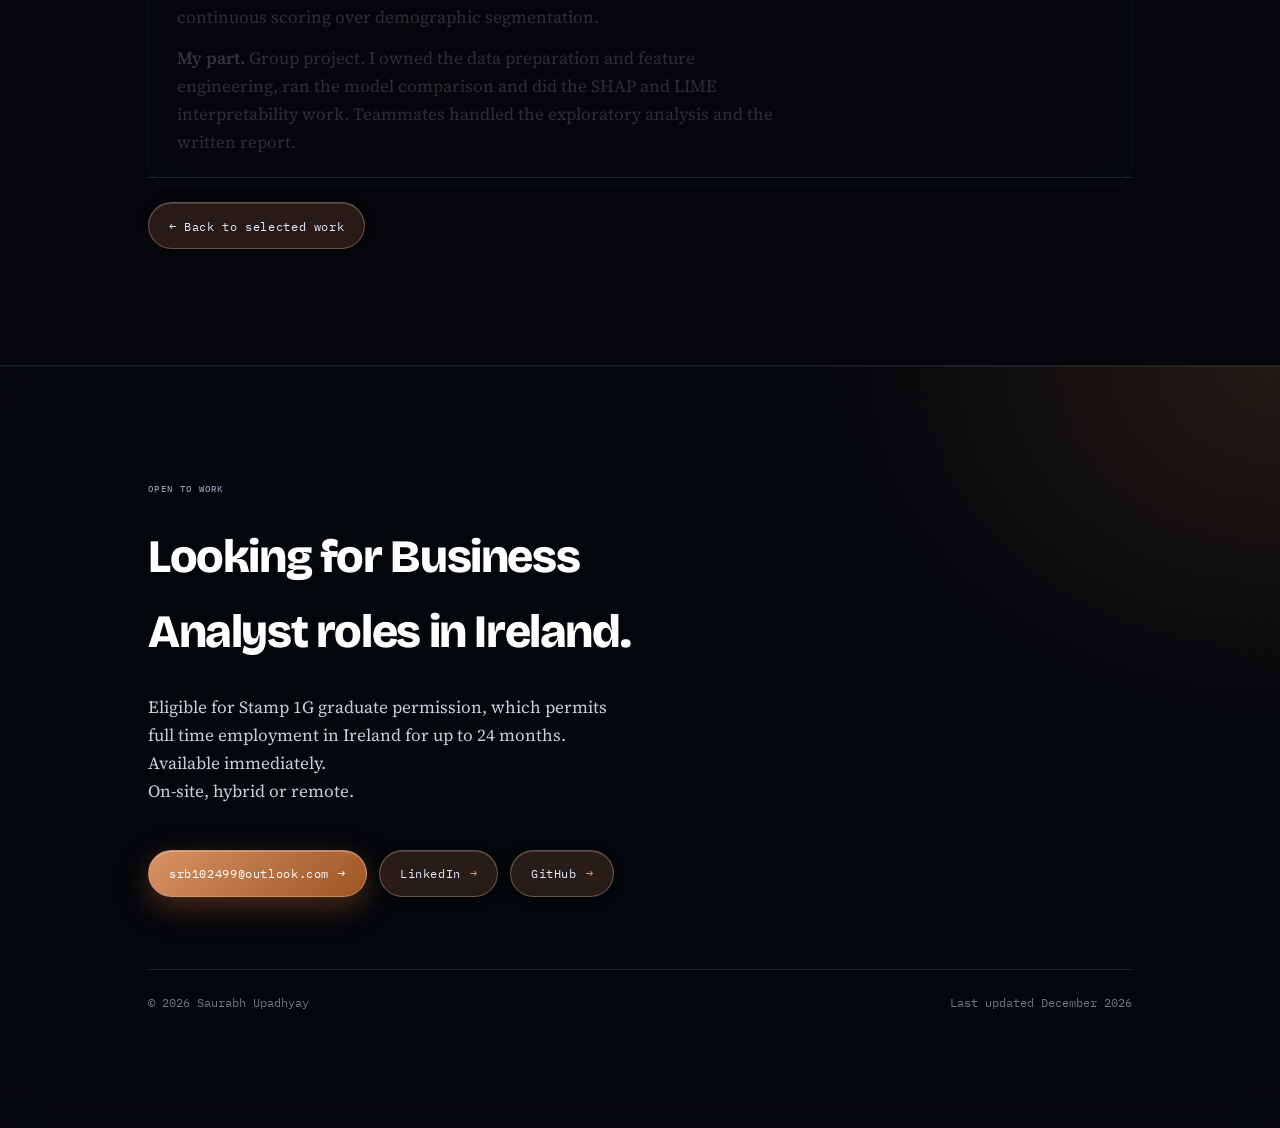
==== commit 499aec28: "Update CV details, enhance project descriptions, and improve sitemap structure" ====
--- a/projects/churn/index.html
+++ b/projects/churn/index.html
@@ -235,8 +235,8 @@
     <p class="tag" style="margin:0 0 1.5rem">Open to work</p>
     <h2>Looking for Business Analyst roles in Ireland.</h2>
     <p>
-      On Stamp 2 student permission and eligible for Stamp 1G on completion of the MSc, which
-      permits full time employment for up to 24 months. On-site, hybrid or remote.
+      Eligible for Stamp 1G graduate permission, which permits full time employment in Ireland for up to 24 months. Available immediately. 
+      <br> On-site, hybrid or remote.
     </p>
     <div class="actions">
       <a class="btn btn--lead" href="mailto:srb102499@outlook.com">srb102499@outlook.com <i>&rarr;</i></a>
@@ -245,11 +245,12 @@
     </div>
     <div class="colophon">
       <span>&copy; 2026 Saurabh Upadhyay</span>
-      <span>Last updated August 2026</span>
+      <span data-updated>Last updated August 2026</span>
     </div>
   </div>
 </footer>
 
 <script src="/assets/js/site.js" defer></script>
+<script data-goatcounter="https://srb1024.goatcounter.com/count" async src="//gc.zgo.at/count.js"></script>
 </body>
 </html>
--- a/assets/css/site.css
+++ b/assets/css/site.css
@@ -311,7 +311,7 @@
   font-size:clamp(1.35rem,1.1rem + .9vw,1.85rem);
   letter-spacing:-.02em;margin:0;color:#fff;
 }
-.band__head p{margin:0;text-align:right;max-width:26ch;font-size:.9rem;color:var(--slate)}
+.band__head p{margin:0;text-align:right;max-width:46ch;font-size:.9rem;color:var(--slate)}
 @media (max-width:640px){
   .band__head{flex-direction:column;gap:.5rem}
   .band__head p{text-align:left}
@@ -339,9 +339,10 @@
 }
 
 .entry__top{
-  display:flex;flex-wrap:wrap;align-items:baseline;
-  justify-content:space-between;gap:.5rem 1.5rem;margin-bottom:1.5rem;
-}
+  display:grid;grid-template-columns:minmax(0,1fr) auto;
+  align-items:baseline;gap:.5rem 1.5rem;margin-bottom:1.5rem;
+}
+@media (max-width:560px){.entry__top{grid-template-columns:minmax(0,1fr)}}
 .entry__top h3{
   font-family:var(--display);font-weight:600;
   font-size:clamp(1.2rem,1.05rem + .55vw,1.5rem);
@@ -481,8 +482,9 @@
     align-items:start;
   }
   .work.is-stacked .entry:has(.entry__shot) > :not(.entry__shot){grid-column:1}
+  .work.is-stacked .entry:has(.entry__shot) > .entry__top{grid-column:1 / -1}
   .work.is-stacked .entry:has(.entry__shot) > .entry__shot{
-    grid-column:2;grid-row:1 / span 10;align-self:center;margin:0;
+    grid-column:2;grid-row:2 / span 10;align-self:center;margin:0;
   }
 
   /* Wider text column: the screenshots are short, and a narrow column is what
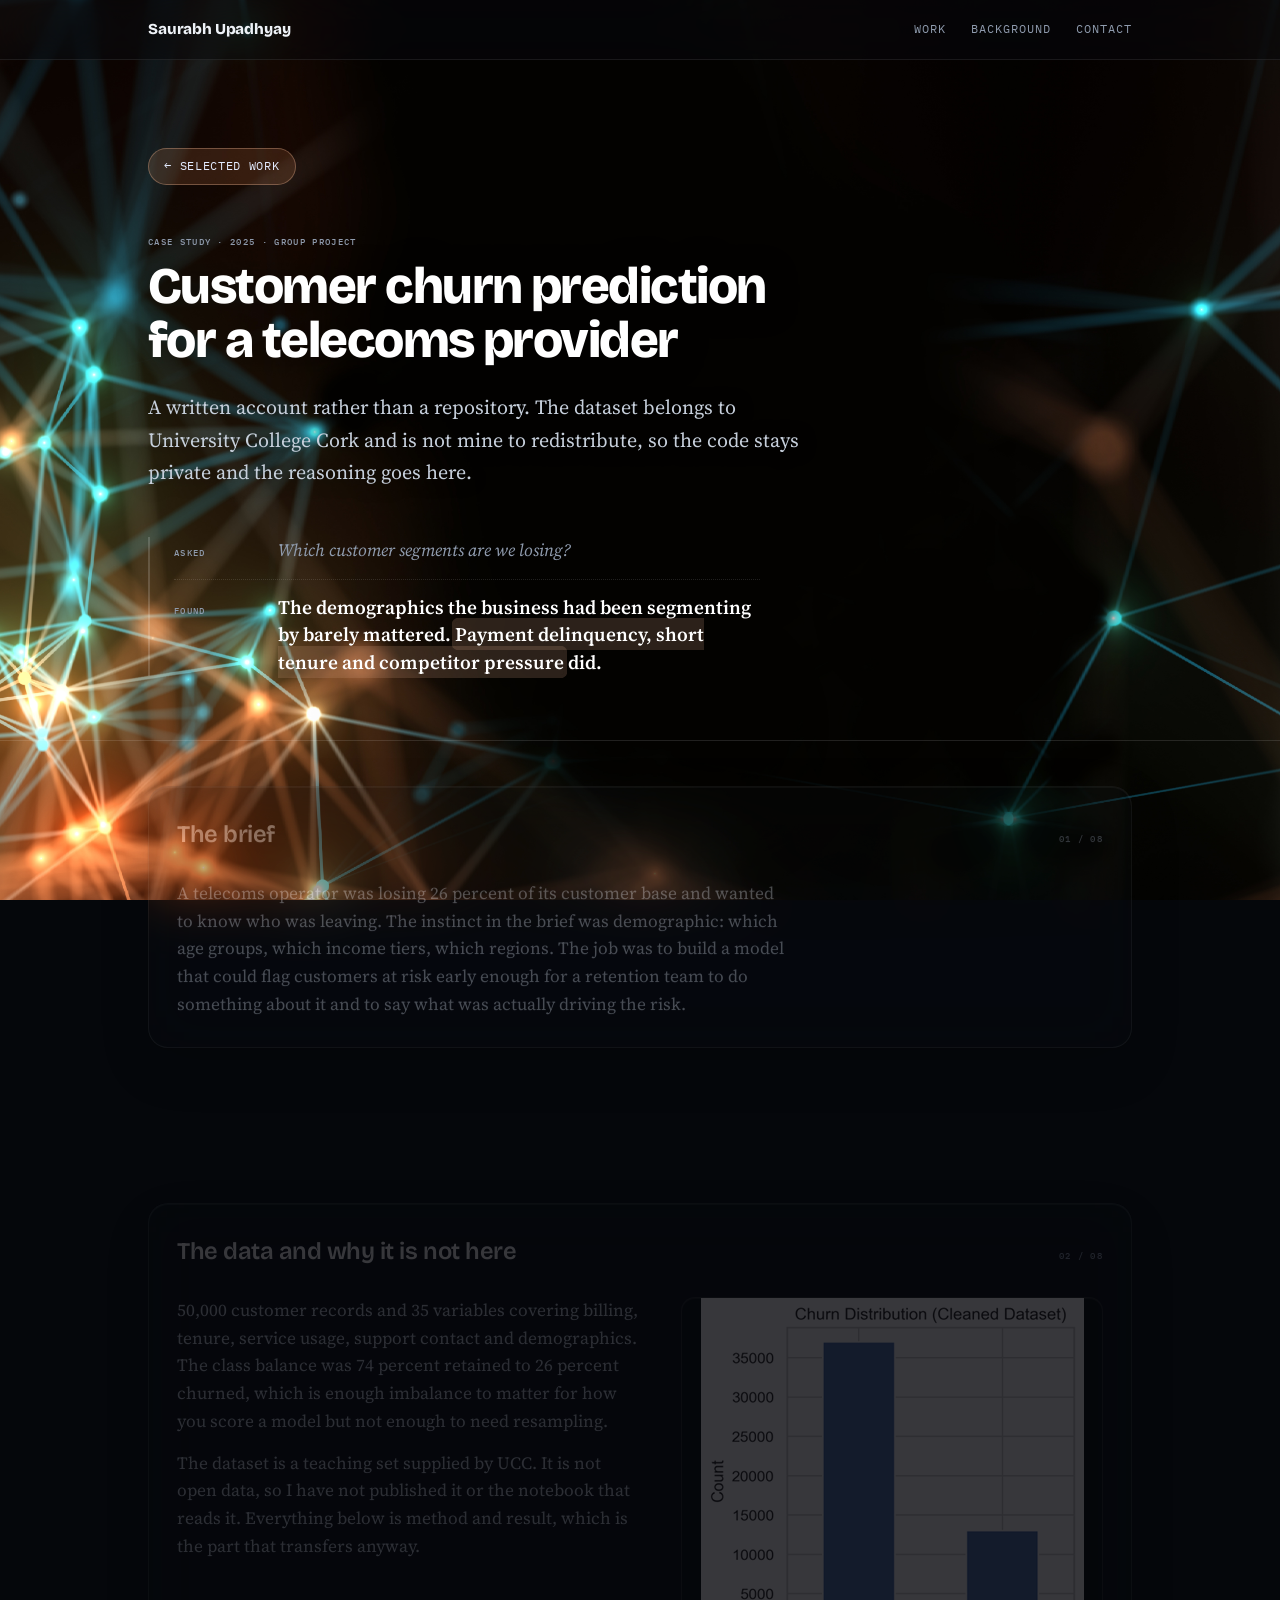
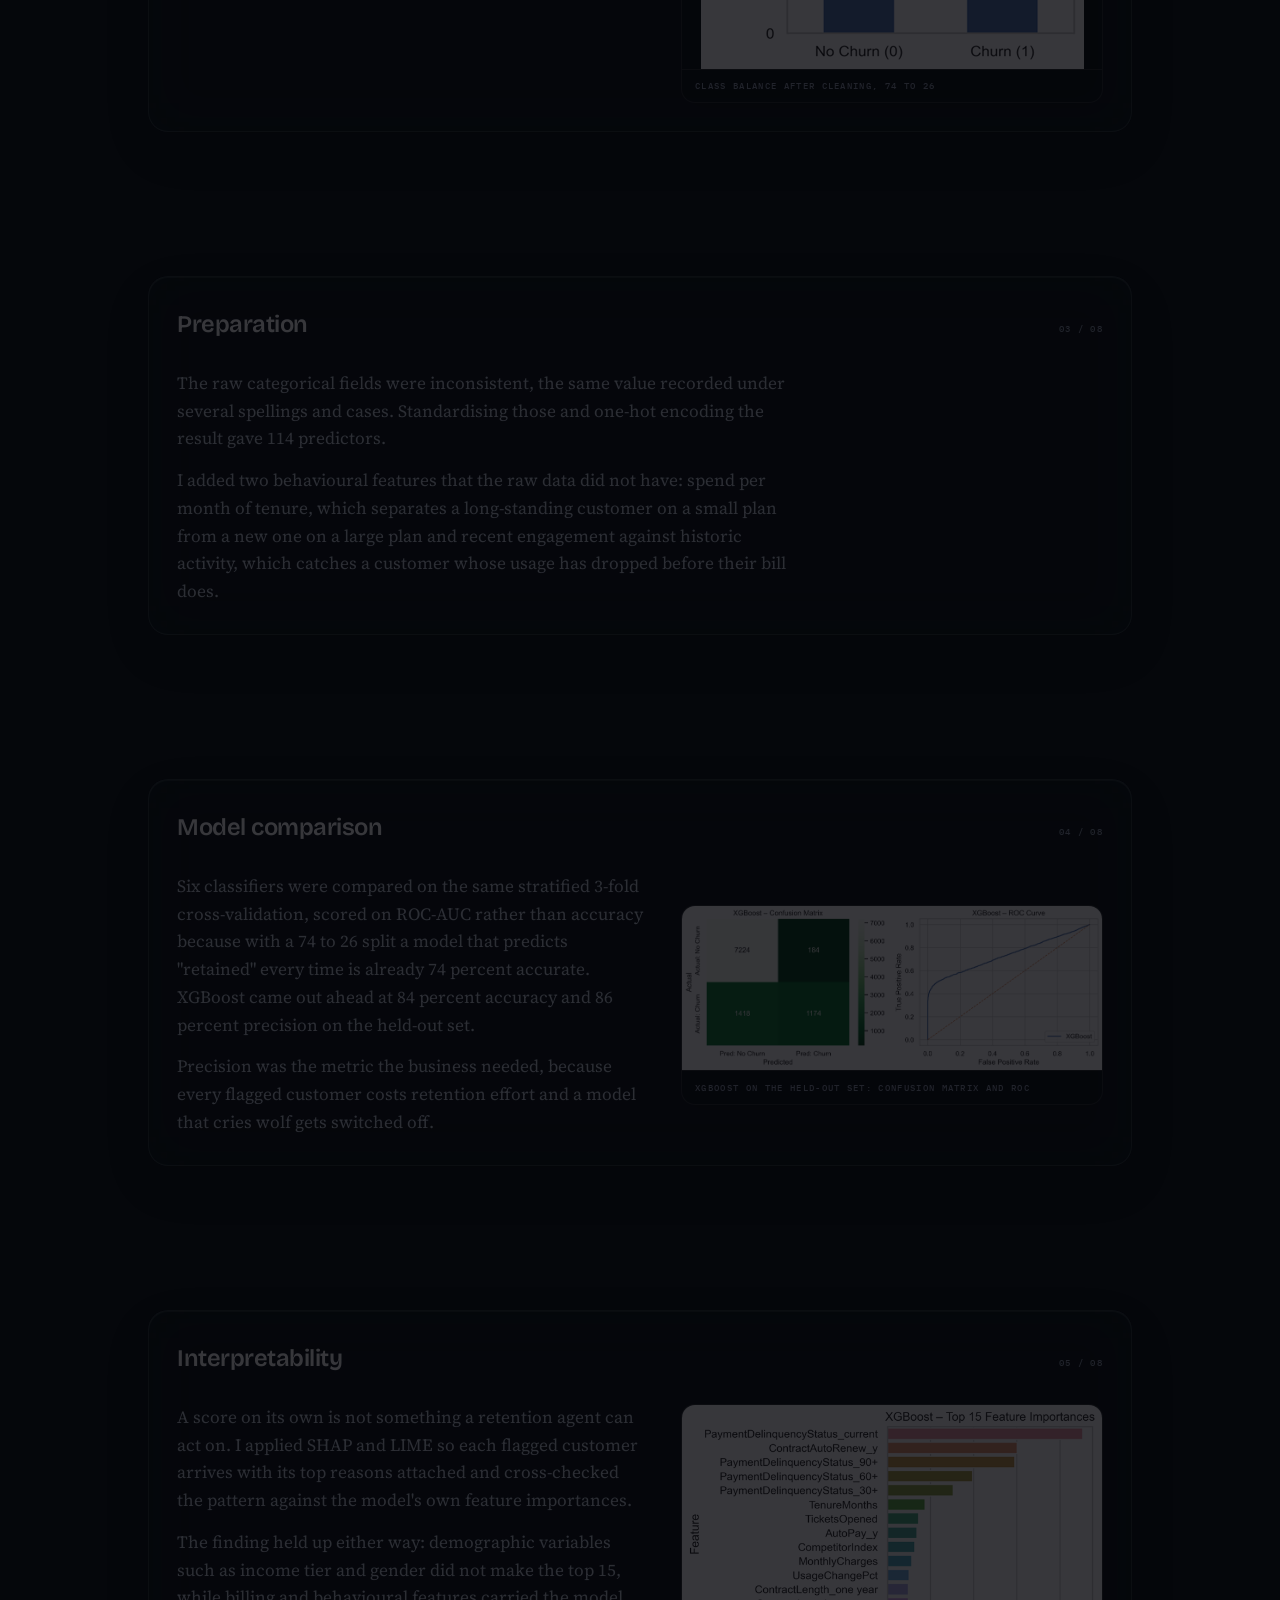
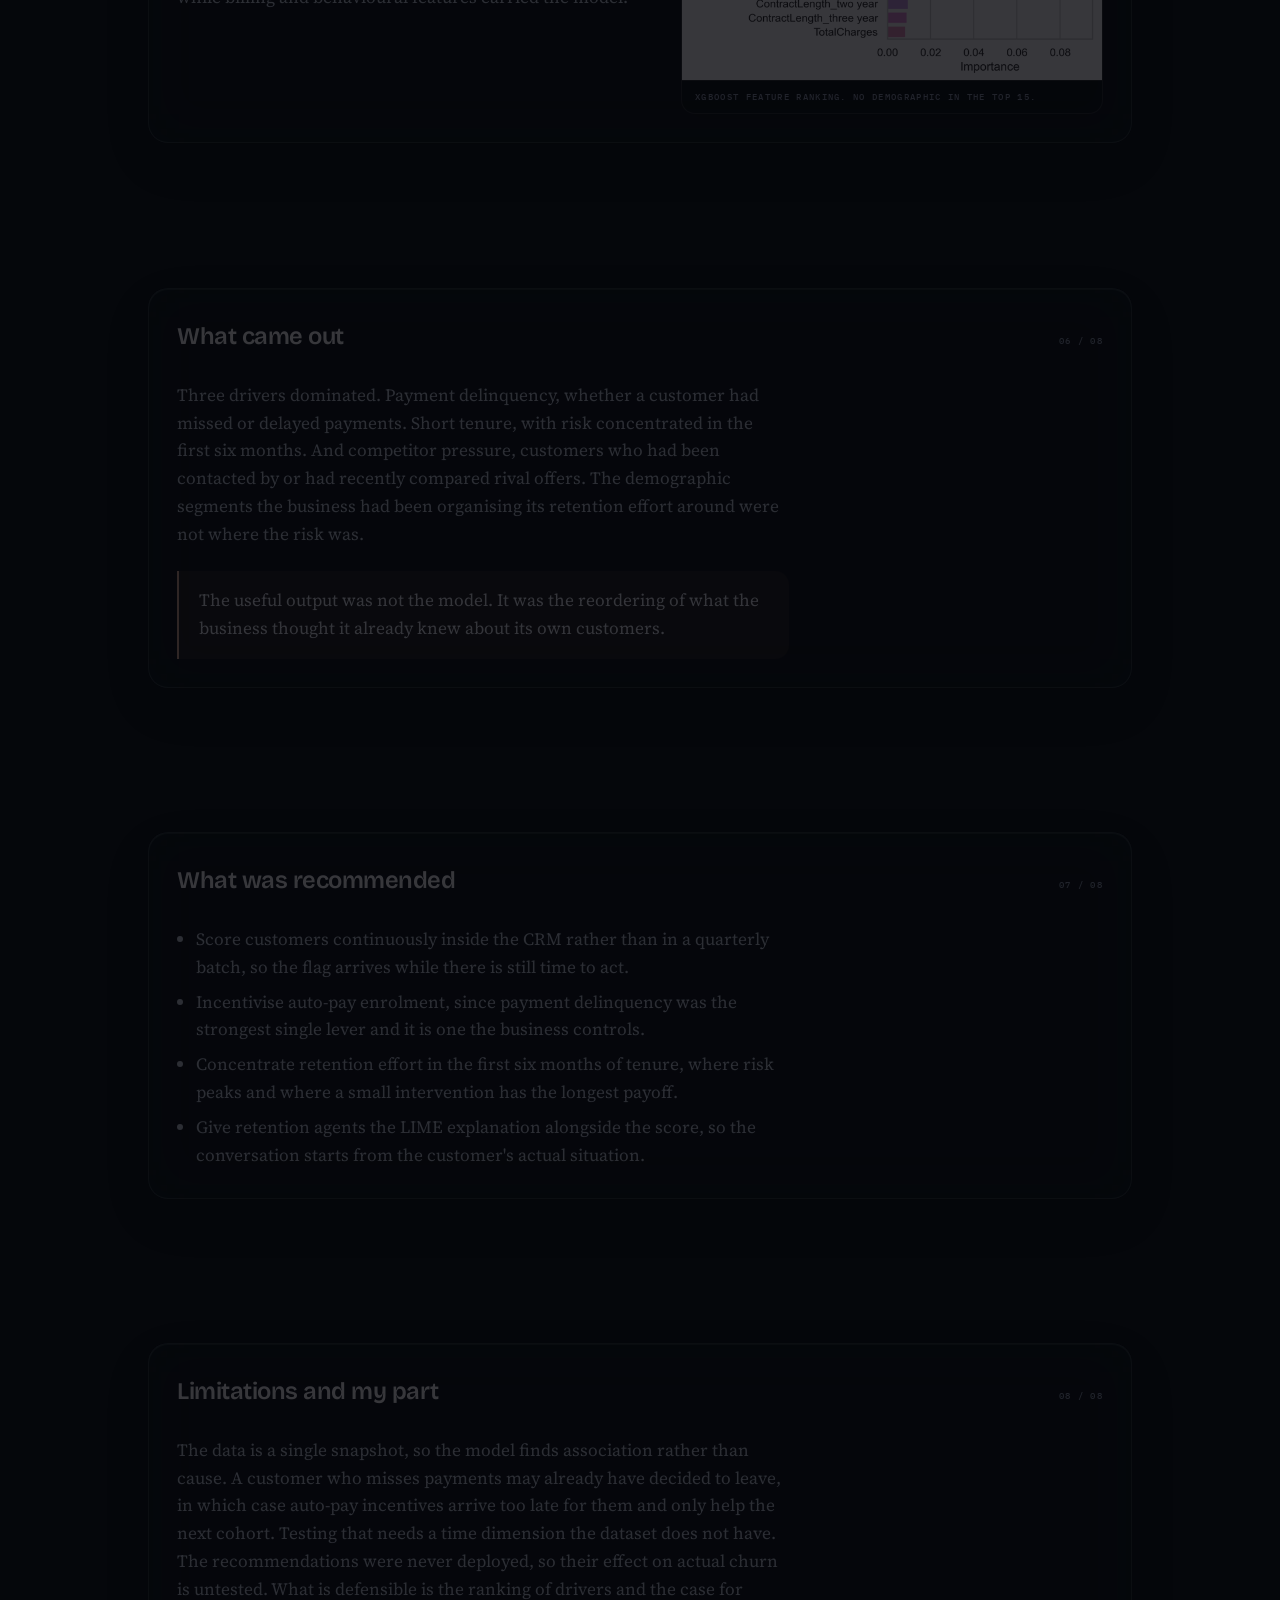
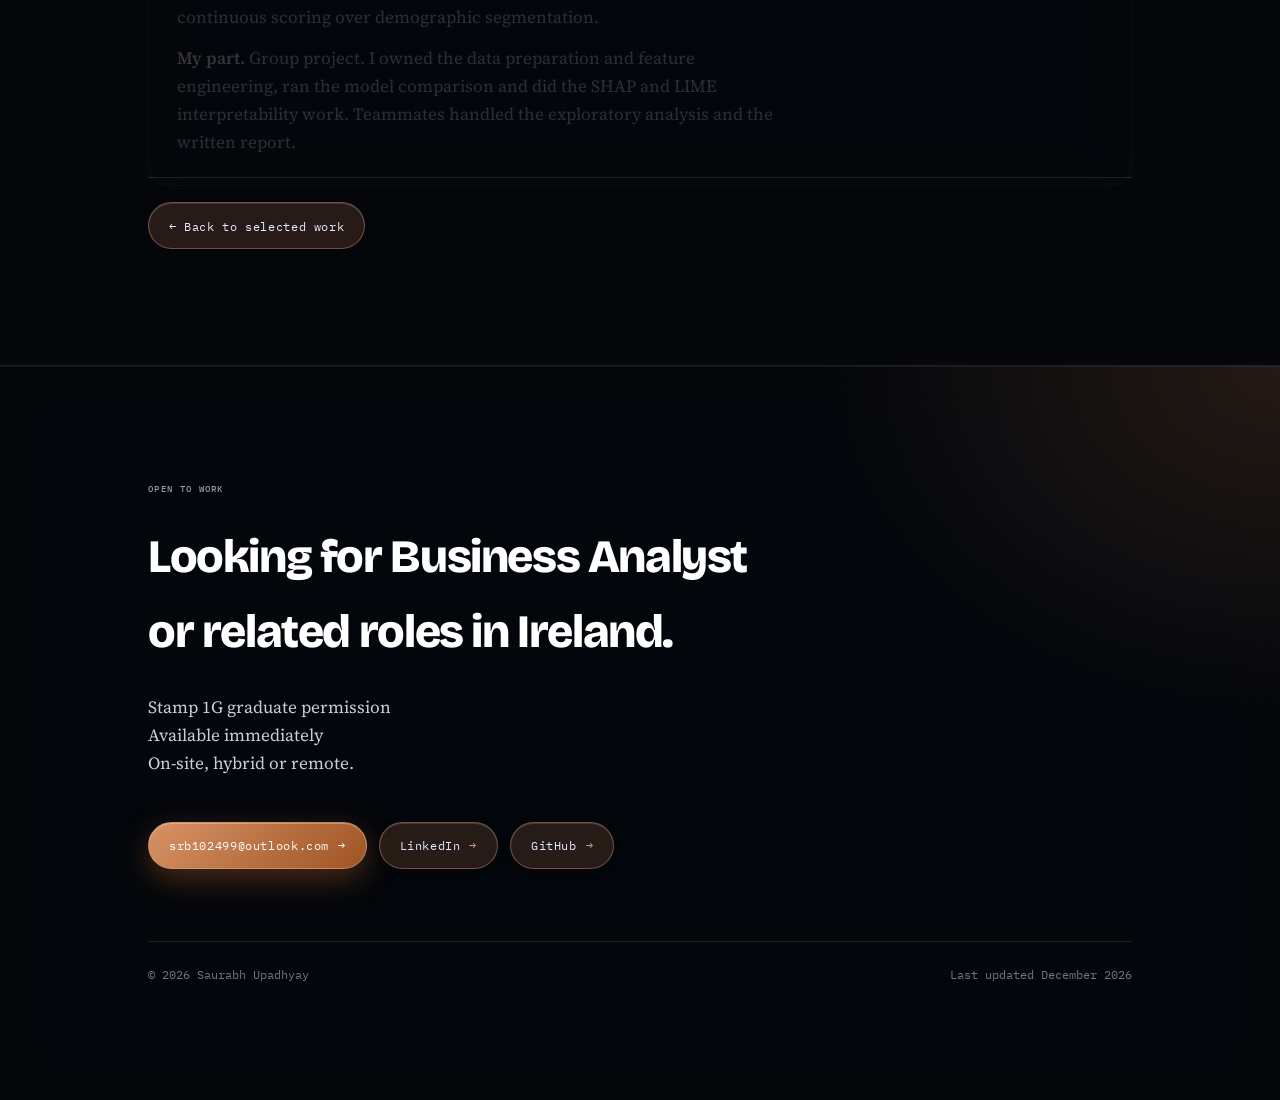
==== commit 87832a0a: "Update job availability description to include related roles and update permission details" ====
--- a/projects/churn/index.html
+++ b/projects/churn/index.html
@@ -233,9 +233,10 @@
 <footer class="closing" id="contact">
   <div class="shell">
     <p class="tag" style="margin:0 0 1.5rem">Open to work</p>
-    <h2>Looking for Business Analyst roles in Ireland.</h2>
+    <h2>Looking for Business Analyst or related roles in Ireland.</h2>
     <p>
-      Eligible for Stamp 1G graduate permission, which permits full time employment in Ireland for up to 24 months. Available immediately. 
+      Stamp 1G graduate permission
+      <br> Available immediately 
       <br> On-site, hybrid or remote.
     </p>
     <div class="actions">
